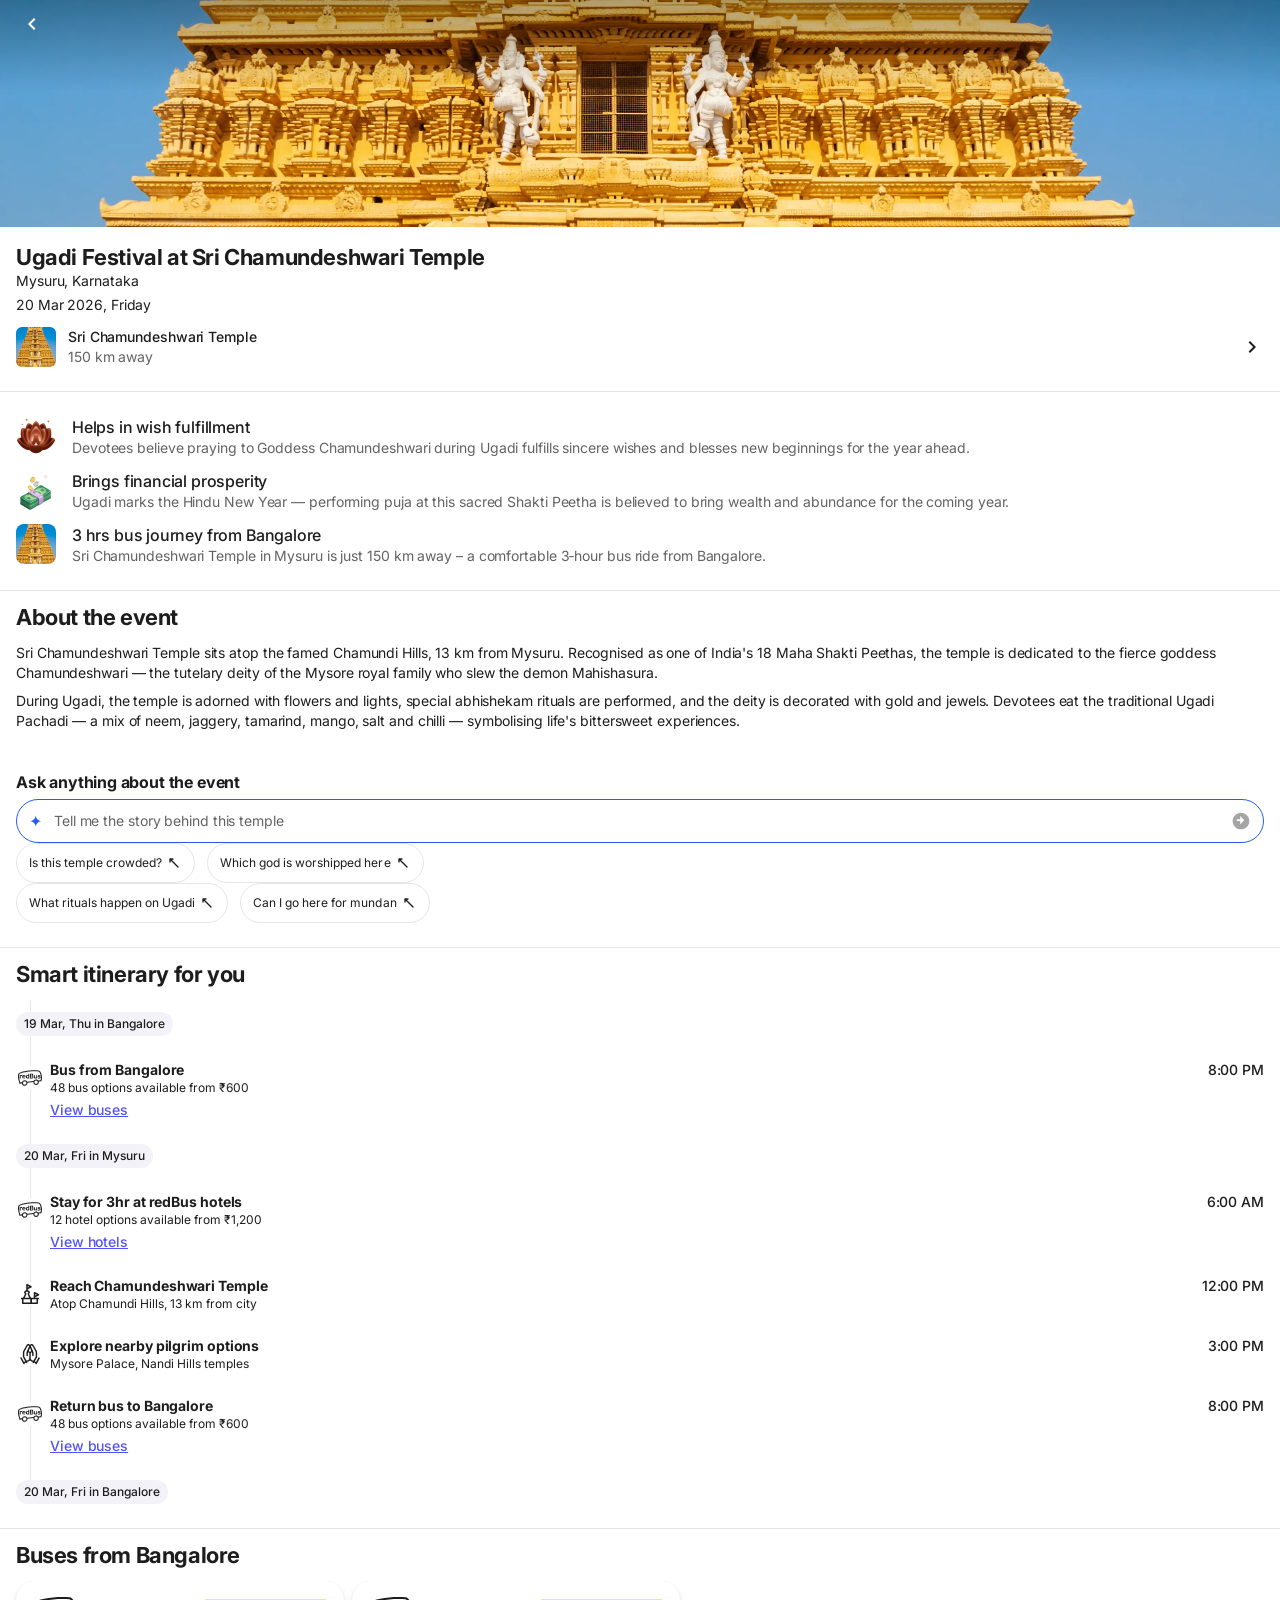
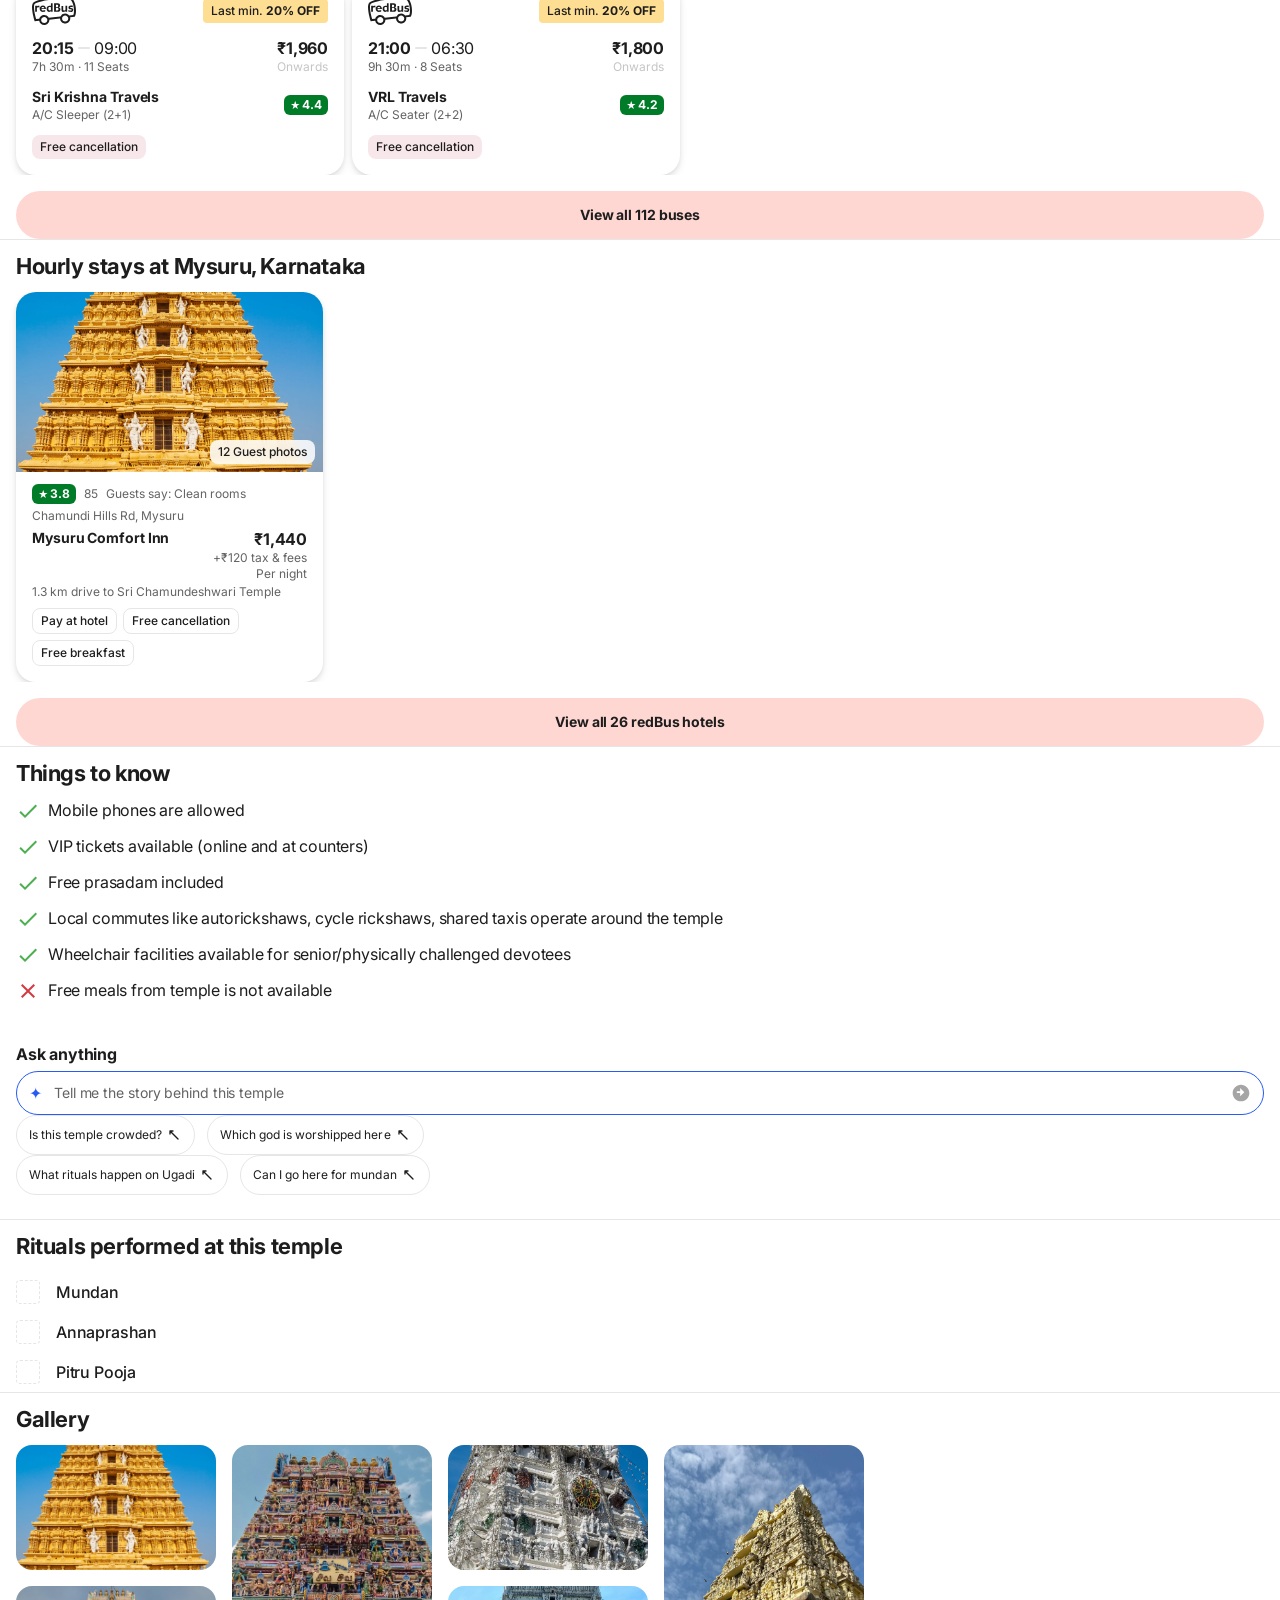
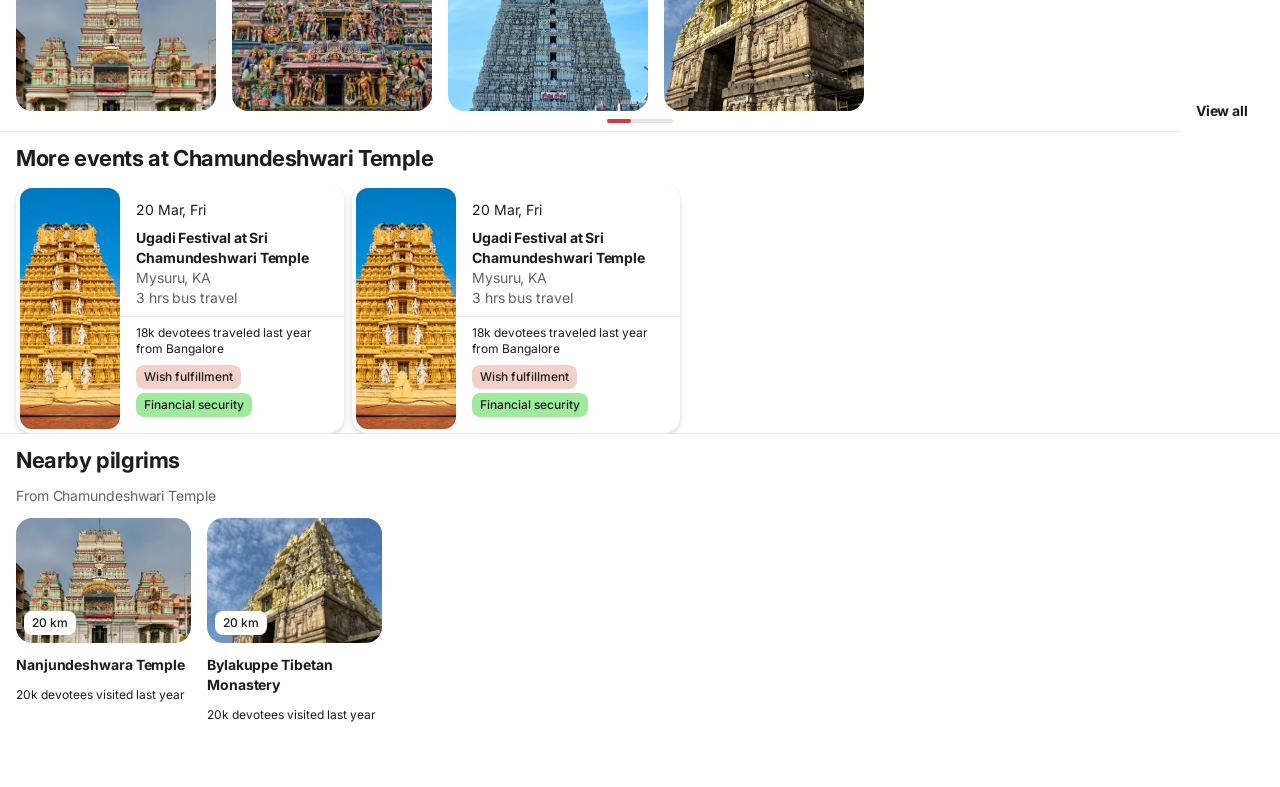
==== event-ugadi.html @ d904bf2f "Pilgrim – event detail page with all sections from Figma Complete implementation of the Pilgrim spir" ====
<!DOCTYPE html>
<html lang="en">
<head>
  <meta charset="UTF-8" />
  <meta name="viewport" content="width=device-width, initial-scale=1.0, viewport-fit=cover" />
  <title>Ugadi Festival at Sri Chamundeshwari Temple</title>
  <link rel="preconnect" href="https://fonts.googleapis.com" />
  <link rel="preconnect" href="https://fonts.gstatic.com" crossorigin />
  <link href="https://fonts.googleapis.com/css2?family=Inter:wght@400;500;700&display=swap" rel="stylesheet" />
  <link rel="stylesheet" href="styles.css" />
  <link rel="stylesheet" href="event-detail.css" />
</head>
<body>
  <div class="phone-frame">

    <!-- 1. Hero image (886:21130) -->
    <div class="ev-hero">
      <img src="Pilgrim images/Chamundeshwari temple Maysuru-optimized.webp" alt="Sri Chamundeshwari Temple" class="ev-hero-img" />
      <div class="ev-hero-gradient"></div>
      <a href="pilgrim.html" class="ev-back" aria-label="Back">
        <svg width="24" height="24" viewBox="0 0 24 24" fill="none"><path d="M15.41 7.41L14 6l-6 6 6 6 1.41-1.41L10.83 12z" fill="#fff"/></svg>
      </a>
    </div>

    <main class="ev-body">

      <!-- 2. Top section (886:21134) – Title meta -->
      <section class="ev-title-meta">
        <div class="ev-title-block">
          <div class="ev-title-name-loc">
            <h1 class="ev-title">Ugadi Festival at Sri Chamundeshwari Temple</h1>
            <p class="ev-location">Mysuru, Karnataka</p>
          </div>
          <p class="ev-date">20 Mar 2026, Friday</p>
        </div>
        <div class="ev-map-row">
          <div class="ev-map-thumb">
            <img src="Pilgrim images/Chamundeshwari temple Maysuru-optimized.webp" alt="" />
          </div>
          <div class="ev-map-text">
            <p class="ev-map-name">Sri Chamundeshwari Temple</p>
            <p class="ev-map-dist">150 km away</p>
          </div>
          <svg class="ev-chevron" width="24" height="24" viewBox="0 0 24 24" fill="none"><path d="M10 6L8.59 7.41 13.17 12l-4.58 4.59L10 18l6-6z" fill="#1d1d1d"/></svg>
        </div>
      </section>

      <hr class="ev-divider" />

      <!-- 3. Purpose list (inside Top – 886:21152) -->
      <section class="ev-purpose-list">
        <div class="ev-purpose-item">
          <img src="Pilgrim icons new/Property 1=Wish fulfillment.png" alt="" class="ev-purpose-icon" />
          <div class="ev-purpose-text">
            <p class="ev-purpose-headline">Helps in wish fulfillment</p>
            <p class="ev-purpose-body">Devotees believe praying to Goddess Chamundeshwari during Ugadi fulfills sincere wishes and blesses new beginnings for the year ahead.</p>
          </div>
        </div>
        <div class="ev-purpose-item">
          <img src="Pilgrim icons new/Property 1=Financial security.png" alt="" class="ev-purpose-icon" />
          <div class="ev-purpose-text">
            <p class="ev-purpose-headline">Brings financial prosperity</p>
            <p class="ev-purpose-body">Ugadi marks the Hindu New Year — performing puja at this sacred Shakti Peetha is believed to bring wealth and abundance for the coming year.</p>
          </div>
        </div>
        <div class="ev-purpose-item">
          <img src="Pilgrim images/Chamundeshwari temple Maysuru-optimized.webp" alt="" class="ev-purpose-icon ev-purpose-icon-round" />
          <div class="ev-purpose-text">
            <p class="ev-purpose-headline">3 hrs bus journey from Bangalore</p>
            <p class="ev-purpose-body">Sri Chamundeshwari Temple in Mysuru is just 150 km away – a comfortable 3‑hour bus ride from Bangalore.</p>
          </div>
        </div>
      </section>

      <hr class="ev-divider" />

      <!-- 4. About the event (886:21185) -->
      <section class="ev-section">
        <h2 class="ev-section-title">About the event</h2>
        <div class="ev-about-text">
          <p>Sri Chamundeshwari Temple sits atop the famed Chamundi Hills, 13 km from Mysuru. Recognised as one of India's 18 Maha Shakti Peethas, the temple is dedicated to the fierce goddess Chamundeshwari — the tutelary deity of the Mysore royal family who slew the demon Mahishasura.</p>
          <p>During Ugadi, the temple is adorned with flowers and lights, special abhishekam rituals are performed, and the deity is decorated with gold and jewels. Devotees eat the traditional Ugadi Pachadi — a mix of neem, jaggery, tamarind, mango, salt and chilli — symbolising life's bittersweet experiences.</p>
        </div>
      </section>

      <!-- 5. Ask anything – Ray section (886:21189) -->
      <section class="ev-section ev-ray">
        <h3 class="ev-ray-title">Ask anything about the event</h3>
        <div class="ev-ai-bar">
          <div class="ev-ai-icon">✦</div>
          <span class="ev-ai-placeholder">Tell me the story behind this temple</span>
          <svg class="ev-ai-arrow" width="20" height="20" viewBox="0 0 24 24" fill="none"><path d="M12 2C6.48 2 2 6.48 2 12s4.48 10 10 10 10-4.48 10-10S17.52 2 12 2zm-1 14v-4H7v-2h4V6l5 5-5 5z" fill="rgba(29,29,29,0.4)"/></svg>
        </div>
        <div class="ev-chips-area">
          <div class="ev-chips-row">
            <span class="ev-chip">Is this temple crowded? <svg width="16" height="16" viewBox="0 0 24 24"><path d="M6 6l12 12M6 6v4.5M6 6h4.5" stroke="#1d1d1d" stroke-width="2" fill="none" stroke-linecap="round"/></svg></span>
            <span class="ev-chip">Which god is worshipped here <svg width="16" height="16" viewBox="0 0 24 24"><path d="M6 6l12 12M6 6v4.5M6 6h4.5" stroke="#1d1d1d" stroke-width="2" fill="none" stroke-linecap="round"/></svg></span>
          </div>
          <div class="ev-chips-row">
            <span class="ev-chip">What rituals happen on Ugadi <svg width="16" height="16" viewBox="0 0 24 24"><path d="M6 6l12 12M6 6v4.5M6 6h4.5" stroke="#1d1d1d" stroke-width="2" fill="none" stroke-linecap="round"/></svg></span>
            <span class="ev-chip">Can I go here for mundan <svg width="16" height="16" viewBox="0 0 24 24"><path d="M6 6l12 12M6 6v4.5M6 6h4.5" stroke="#1d1d1d" stroke-width="2" fill="none" stroke-linecap="round"/></svg></span>
          </div>
        </div>
      </section>

      <hr class="ev-divider" />

      <!-- 6. Smart itinerary (886:21217) -->
      <section class="ev-section">
        <h2 class="ev-section-title">Smart itinerary for you</h2>
        <div class="ev-itinerary">

          <div class="ev-itin-tag">
            <div class="ev-itin-line-short"></div>
            <span class="ev-itin-tag-label">19 Mar, Thu in Bangalore</span>
            <div class="ev-itin-line-short"></div>
          </div>

          <div class="ev-itin-step">
            <div class="ev-itin-rail">
              <div class="ev-itin-line"></div>
              <img src="Logo=redBus.svg" alt="" class="ev-itin-icon" />
              <div class="ev-itin-line ev-itin-line-grow"></div>
            </div>
            <div class="ev-itin-content">
              <div class="ev-itin-row">
                <div class="ev-itin-detail">
                  <p class="ev-itin-bold">Bus from Bangalore</p>
                  <p class="ev-itin-sub">48 bus options available from ₹600</p>
                </div>
                <span class="ev-itin-time">8:00 PM</span>
              </div>
              <a href="#" class="ev-itin-cta">View buses</a>
            </div>
          </div>

          <div class="ev-itin-tag">
            <div class="ev-itin-line-short"></div>
            <span class="ev-itin-tag-label">20 Mar, Fri in Mysuru</span>
            <div class="ev-itin-line-short"></div>
          </div>

          <div class="ev-itin-step">
            <div class="ev-itin-rail">
              <div class="ev-itin-line"></div>
              <img src="Logo=redBus.svg" alt="" class="ev-itin-icon" />
              <div class="ev-itin-line ev-itin-line-grow"></div>
            </div>
            <div class="ev-itin-content">
              <div class="ev-itin-row">
                <div class="ev-itin-detail">
                  <p class="ev-itin-bold">Stay for 3hr at redBus hotels</p>
                  <p class="ev-itin-sub">12 hotel options available from ₹1,200</p>
                </div>
                <span class="ev-itin-time">6:00 AM</span>
              </div>
              <a href="#" class="ev-itin-cta">View hotels</a>
            </div>
          </div>

          <div class="ev-itin-step">
            <div class="ev-itin-rail">
              <div class="ev-itin-line"></div>
              <img src="temple.svg" alt="" class="ev-itin-icon" />
              <div class="ev-itin-line ev-itin-line-grow"></div>
            </div>
            <div class="ev-itin-content">
              <div class="ev-itin-row">
                <div class="ev-itin-detail">
                  <p class="ev-itin-bold">Reach Chamundeshwari Temple</p>
                  <p class="ev-itin-sub">Atop Chamundi Hills, 13 km from city</p>
                </div>
                <span class="ev-itin-time">12:00 PM</span>
              </div>
            </div>
          </div>

          <div class="ev-itin-step">
            <div class="ev-itin-rail">
              <div class="ev-itin-line"></div>
              <img src="darshan.svg" alt="" class="ev-itin-icon" />
              <div class="ev-itin-line ev-itin-line-grow"></div>
            </div>
            <div class="ev-itin-content">
              <div class="ev-itin-row">
                <div class="ev-itin-detail">
                  <p class="ev-itin-bold">Explore nearby pilgrim options</p>
                  <p class="ev-itin-sub">Mysore Palace, Nandi Hills temples</p>
                </div>
                <span class="ev-itin-time">3:00 PM</span>
              </div>
            </div>
          </div>

          <div class="ev-itin-step">
            <div class="ev-itin-rail">
              <div class="ev-itin-line"></div>
              <img src="Logo=redBus.svg" alt="" class="ev-itin-icon" />
              <div class="ev-itin-line ev-itin-line-grow"></div>
            </div>
            <div class="ev-itin-content">
              <div class="ev-itin-row">
                <div class="ev-itin-detail">
                  <p class="ev-itin-bold">Return bus to Bangalore</p>
                  <p class="ev-itin-sub">48 bus options available from ₹600</p>
                </div>
                <span class="ev-itin-time">8:00 PM</span>
              </div>
              <a href="#" class="ev-itin-cta">View buses</a>
            </div>
          </div>

          <div class="ev-itin-tag">
            <div class="ev-itin-line-short"></div>
            <span class="ev-itin-tag-label">20 Mar, Fri in Bangalore</span>
          </div>

        </div>
      </section>

      <hr class="ev-divider" />

      <!-- 7. Buses from Bangalore (990:16834) -->
      <section class="ev-section">
        <h2 class="ev-section-title">Buses from Bangalore</h2>
        <div class="ev-bus-carousel">
          <div class="ev-bus-card">
            <div class="ev-bus-top">
              <img src="Logo=redBus.svg" alt="Primo" class="ev-bus-logo" />
              <span class="ev-bus-deal">Last min. <b>20% OFF</b></span>
            </div>
            <div class="ev-bus-schedule">
              <div class="ev-bus-left">
                <div class="ev-bus-times"><span class="ev-bus-time-bold">20:15</span> <span class="ev-bus-sep"></span> <span>09:00</span></div>
                <p class="ev-bus-meta">7h 30m · 11 Seats</p>
              </div>
              <div class="ev-bus-price-block">
                <p class="ev-bus-price">₹1,960</p>
                <p class="ev-bus-onwards">Onwards</p>
              </div>
            </div>
            <div class="ev-bus-operator">
              <div>
                <p class="ev-bus-op-name">Sri Krishna Travels</p>
                <p class="ev-bus-op-type">A/C Sleeper (2+1)</p>
              </div>
              <div class="ev-bus-rating"><span>★</span> 4.4</div>
            </div>
            <div class="ev-bus-tags"><span class="ev-bus-tag">Free cancellation</span></div>
          </div>
          <div class="ev-bus-card">
            <div class="ev-bus-top">
              <img src="Logo=redBus.svg" alt="Primo" class="ev-bus-logo" />
              <span class="ev-bus-deal">Last min. <b>20% OFF</b></span>
            </div>
            <div class="ev-bus-schedule">
              <div class="ev-bus-left">
                <div class="ev-bus-times"><span class="ev-bus-time-bold">21:00</span> <span class="ev-bus-sep"></span> <span>06:30</span></div>
                <p class="ev-bus-meta">9h 30m · 8 Seats</p>
              </div>
              <div class="ev-bus-price-block">
                <p class="ev-bus-price">₹1,800</p>
                <p class="ev-bus-onwards">Onwards</p>
              </div>
            </div>
            <div class="ev-bus-operator">
              <div>
                <p class="ev-bus-op-name">VRL Travels</p>
                <p class="ev-bus-op-type">A/C Seater (2+2)</p>
              </div>
              <div class="ev-bus-rating"><span>★</span> 4.2</div>
            </div>
            <div class="ev-bus-tags"><span class="ev-bus-tag">Free cancellation</span></div>
          </div>
        </div>
        <div class="ev-cta-wrap">
          <button class="ev-cta-btn ev-cta-secondary">View all 112 buses</button>
        </div>
      </section>

      <hr class="ev-divider" />

      <!-- 8. Hotels (991:19123) -->
      <section class="ev-section">
        <h2 class="ev-section-title">Hourly stays at Mysuru, Karnataka</h2>
        <div class="ev-hotel-carousel">
          <div class="ev-hotel-card">
            <div class="ev-hotel-img-wrap">
              <img src="Pilgrim images/Chamundeshwari temple Maysuru-optimized.webp" alt="" class="ev-hotel-img" />
              <span class="ev-hotel-photos">12 Guest photos</span>
            </div>
            <div class="ev-hotel-rating-row">
              <div class="ev-bus-rating"><span>★</span> 3.8</div>
              <span class="ev-hotel-reviews">85</span>
              <span class="ev-hotel-verdict">Guests say: Clean rooms</span>
            </div>
            <p class="ev-hotel-area">Chamundi Hills Rd, Mysuru</p>
            <div class="ev-hotel-price-row">
              <p class="ev-hotel-name">Mysuru Comfort Inn</p>
              <div class="ev-hotel-price">
                <p class="ev-hotel-amount">₹1,440</p>
                <p class="ev-hotel-tax">+₹120 tax &amp; fees<br />Per night</p>
              </div>
            </div>
            <p class="ev-hotel-dist">1.3 km drive to Sri Chamundeshwari Temple</p>
            <div class="ev-hotel-tags">
              <span class="ev-hotel-tag">Pay at hotel</span>
              <span class="ev-hotel-tag">Free cancellation</span>
              <span class="ev-hotel-tag">Free breakfast</span>
            </div>
          </div>
        </div>
        <div class="ev-cta-wrap">
          <button class="ev-cta-btn ev-cta-secondary">View all 26 redBus hotels</button>
        </div>
      </section>

      <hr class="ev-divider" />

      <!-- 9. Things to know (886:21333) -->
      <section class="ev-section">
        <h2 class="ev-section-title">Things to know</h2>
        <div class="ev-rules">
          <div class="ev-rule">
            <svg class="ev-rule-icon" width="24" height="24" viewBox="0 0 24 24"><path d="M9 16.17L4.83 12l-1.42 1.41L9 19 21 7l-1.41-1.41z" fill="#4caf50"/></svg>
            <span>Mobile phones are allowed</span>
          </div>
          <div class="ev-rule">
            <svg class="ev-rule-icon" width="24" height="24" viewBox="0 0 24 24"><path d="M9 16.17L4.83 12l-1.42 1.41L9 19 21 7l-1.41-1.41z" fill="#4caf50"/></svg>
            <span>VIP tickets available (online and at counters)</span>
          </div>
          <div class="ev-rule">
            <svg class="ev-rule-icon" width="24" height="24" viewBox="0 0 24 24"><path d="M9 16.17L4.83 12l-1.42 1.41L9 19 21 7l-1.41-1.41z" fill="#4caf50"/></svg>
            <span>Free prasadam included</span>
          </div>
          <div class="ev-rule">
            <svg class="ev-rule-icon" width="24" height="24" viewBox="0 0 24 24"><path d="M9 16.17L4.83 12l-1.42 1.41L9 19 21 7l-1.41-1.41z" fill="#4caf50"/></svg>
            <span>Local commutes like autorickshaws, cycle rickshaws, shared taxis operate around the temple</span>
          </div>
          <div class="ev-rule">
            <svg class="ev-rule-icon" width="24" height="24" viewBox="0 0 24 24"><path d="M9 16.17L4.83 12l-1.42 1.41L9 19 21 7l-1.41-1.41z" fill="#4caf50"/></svg>
            <span>Wheelchair facilities available for senior/physically challenged devotees</span>
          </div>
          <div class="ev-rule">
            <svg class="ev-rule-icon" width="24" height="24" viewBox="0 0 24 24"><path d="M19 6.41L17.59 5 12 10.59 6.41 5 5 6.41 10.59 12 5 17.59 6.41 19 12 13.41 17.59 19 19 17.59 13.41 12z" fill="#d63941"/></svg>
            <span>Free meals from temple is not available</span>
          </div>
        </div>

        <!-- Ask anything (933:7131) nested inside TTN -->
        <div class="ev-ray ev-ray-nested">
          <h3 class="ev-ray-title">Ask anything</h3>
          <div class="ev-ai-bar">
            <div class="ev-ai-icon">✦</div>
            <span class="ev-ai-placeholder">Tell me the story behind this temple</span>
            <svg class="ev-ai-arrow" width="20" height="20" viewBox="0 0 24 24" fill="none"><path d="M12 2C6.48 2 2 6.48 2 12s4.48 10 10 10 10-4.48 10-10S17.52 2 12 2zm-1 14v-4H7v-2h4V6l5 5-5 5z" fill="rgba(29,29,29,0.4)"/></svg>
          </div>
          <div class="ev-chips-area">
            <div class="ev-chips-row">
              <span class="ev-chip">Is this temple crowded? <svg width="16" height="16" viewBox="0 0 24 24"><path d="M6 6l12 12M6 6v4.5M6 6h4.5" stroke="#1d1d1d" stroke-width="2" fill="none" stroke-linecap="round"/></svg></span>
              <span class="ev-chip">Which god is worshipped here <svg width="16" height="16" viewBox="0 0 24 24"><path d="M6 6l12 12M6 6v4.5M6 6h4.5" stroke="#1d1d1d" stroke-width="2" fill="none" stroke-linecap="round"/></svg></span>
            </div>
            <div class="ev-chips-row">
              <span class="ev-chip">What rituals happen on Ugadi <svg width="16" height="16" viewBox="0 0 24 24"><path d="M6 6l12 12M6 6v4.5M6 6h4.5" stroke="#1d1d1d" stroke-width="2" fill="none" stroke-linecap="round"/></svg></span>
              <span class="ev-chip">Can I go here for mundan <svg width="16" height="16" viewBox="0 0 24 24"><path d="M6 6l12 12M6 6v4.5M6 6h4.5" stroke="#1d1d1d" stroke-width="2" fill="none" stroke-linecap="round"/></svg></span>
            </div>
          </div>
        </div>
      </section>

      <hr class="ev-divider" />

      <!-- 10. Rituals performed (886:21355) -->
      <section class="ev-section">
        <h2 class="ev-section-title">Rituals performed at this temple</h2>
        <div class="ev-ritual-list">
          <div class="ev-ritual-item">
            <div class="ev-ritual-icon-wrap"></div>
            <span class="ev-ritual-name">Mundan</span>
          </div>
          <div class="ev-ritual-item">
            <div class="ev-ritual-icon-wrap"></div>
            <span class="ev-ritual-name">Annaprashan</span>
          </div>
          <div class="ev-ritual-item">
            <div class="ev-ritual-icon-wrap"></div>
            <span class="ev-ritual-name">Pitru Pooja</span>
          </div>
        </div>
      </section>

      <hr class="ev-divider" />

      <!-- 11. Gallery (886:21362) -->
      <section class="ev-section">
        <h2 class="ev-section-title">Gallery</h2>
        <div class="ev-gallery">
          <div class="ev-gallery-col">
            <div class="ev-gallery-img ev-gallery-landscape"><img src="Pilgrim images/Chamundeshwari temple Maysuru-optimized.webp" alt="" /></div>
            <div class="ev-gallery-img ev-gallery-landscape"><img src="Pilgrim images/Dharmaraya Swamy Temple Bangalore-optimized.webp" alt="" /></div>
          </div>
          <div class="ev-gallery-img ev-gallery-portrait"><img src="Pilgrim images/Kapaleeshwarar Temple Chennai-optimized.webp" alt="" /></div>
          <div class="ev-gallery-col">
            <div class="ev-gallery-img ev-gallery-landscape"><img src="Pilgrim images/Brahmotsavam at Tirumala Venkateswara Temple-optimized.webp" alt="" /></div>
            <div class="ev-gallery-img ev-gallery-landscape"><img src="Pilgrim images/Aadi Krithigai at Arunachaleswarar Temple-optimized.webp" alt="" /></div>
          </div>
          <div class="ev-gallery-img ev-gallery-portrait"><img src="Pilgrim images/Chennakeshava Temple Belur-optimized.webp" alt="" /></div>
        </div>
        <div class="ev-gallery-indicator">
          <div class="ev-gallery-track"><div class="ev-gallery-puck"></div></div>
        </div>
        <button class="ev-gallery-viewall">View all</button>
      </section>

      <hr class="ev-divider" />

      <!-- 12. More events (886:21380) -->
      <section class="ev-section">
        <h2 class="ev-section-title">More events at Chamundeshwari Temple</h2>
        <div class="ev-more-carousel">
          <div class="ev-more-card">
            <div class="ev-more-card-img">
              <img src="Pilgrim images/Chamundeshwari temple Maysuru-optimized.webp" alt="" />
            </div>
            <div class="ev-more-card-meta">
              <p class="ev-more-card-date">20 Mar, Fri</p>
              <div class="ev-more-card-info">
                <p class="ev-more-card-name">Ugadi Festival at Sri Chamundeshwari Temple</p>
                <p class="ev-more-card-loc">Mysuru, KA</p>
                <p class="ev-more-card-loc">3 hrs bus travel</p>
              </div>
              <hr class="ev-divider" />
              <p class="ev-more-card-msg">18k devotees traveled last year from Bangalore</p>
              <div class="ev-more-card-tags">
                <span class="ev-more-tag ev-more-tag-wish">Wish fulfillment</span>
                <span class="ev-more-tag ev-more-tag-finance">Financial security</span>
              </div>
            </div>
          </div>
          <div class="ev-more-card">
            <div class="ev-more-card-img">
              <img src="Pilgrim images/Chamundeshwari temple Maysuru-optimized.webp" alt="" />
            </div>
            <div class="ev-more-card-meta">
              <p class="ev-more-card-date">20 Mar, Fri</p>
              <div class="ev-more-card-info">
                <p class="ev-more-card-name">Ugadi Festival at Sri Chamundeshwari Temple</p>
                <p class="ev-more-card-loc">Mysuru, KA</p>
                <p class="ev-more-card-loc">3 hrs bus travel</p>
              </div>
              <hr class="ev-divider" />
              <p class="ev-more-card-msg">18k devotees traveled last year from Bangalore</p>
              <div class="ev-more-card-tags">
                <span class="ev-more-tag ev-more-tag-wish">Wish fulfillment</span>
                <span class="ev-more-tag ev-more-tag-finance">Financial security</span>
              </div>
            </div>
          </div>
        </div>
      </section>

      <hr class="ev-divider" />

      <!-- 13. Nearby pilgrims (886:21386) -->
      <section class="ev-section ev-section-last">
        <h2 class="ev-section-title">Nearby pilgrims</h2>
        <p class="ev-section-subtitle">From Chamundeshwari Temple</p>
        <div class="ev-nearby-carousel">
          <div class="ev-nearby-card">
            <div class="ev-nearby-img">
              <img src="Pilgrim images/Dharmaraya Swamy Temple Bangalore-optimized.webp" alt="" />
              <span class="ev-nearby-dist">20 km</span>
            </div>
            <p class="ev-nearby-name">Nanjundeshwara Temple</p>
            <p class="ev-nearby-stat">20k devotees visited last year</p>
          </div>
          <div class="ev-nearby-card">
            <div class="ev-nearby-img">
              <img src="Pilgrim images/Chennakeshava Temple Belur-optimized.webp" alt="" />
              <span class="ev-nearby-dist">20 km</span>
            </div>
            <p class="ev-nearby-name">Bylakuppe Tibetan Monastery</p>
            <p class="ev-nearby-stat">20k devotees visited last year</p>
          </div>
        </div>
      </section>

    </main>

  </div>
</body>
</html>
---- styles.css ----
/* Pilgrim – pixel-perfect (Figma 360×800), local assets, scales on all devices */
:root {
  --primary: #d63941;
  --primary-container: #ffdad6;
  --brand-secondary: #ffd7d2;
  --success-secondary: #c1f1c4;
  --text-primary: #1d1d1d;
  --text-secondary: rgba(29, 29, 29, 0.69);
  --text-inverse: #fdfdfd;
  --icon-brand: #d63941;
  --fill-component: #fff;
  --fill-component-inverse: #303030;
  --fill-disabled: #e6e6e6;
  --stroke-weaker: #e6e6e6;
  --stroke-strong: #4b4b4b;
  --border-subtle: #b0b0b0;
  --text-interactive: #5258e4;
  /* RTC / Entry points (Figma) */
  --fill-brand-tertiary: #fde6e5;
  --fill-success-tertiary: #e2eee3;
  --fill-success-primary: #007b28;
  --fill-info-tertiary: #e4ecfd;
  --background-sunken: #f2f2f8;
  /* Figma spacing (px) */
  --space-4: 4px;
  --space-6: 6px;
  --space-8: 8px;
  --space-12: 12px;
  --space-16: 16px;
  --space-24: 24px;
  --radius-8: 8px;
  --radius-12: 12px;
  --radius-16: 16px;
  --radius-20: 20px;
  --radius-pill: 999px;
  --magenta: #c82169;
  --shadow-1: 0 2px 4px rgba(0,0,0,0.04), 0 1px 2px rgba(0,0,0,0.08);
  --shadow-2: 0 4px 8px rgba(0,0,0,0.08), 0 2px 4px rgba(0,0,0,0.08);
  --font-family: 'Inter', -apple-system, BlinkMacSystemFont, sans-serif;
  /* Figma: 3-value gradient – (1) grey top, (2) grey→white till search CTA ~490px, (3) post white */
  --page-gradient: linear-gradient(180deg, #E6E6E6 0%, #FFFFFF 61%, #FFFFFF 100%);
  /* Pixel-perfect at 360px; scale with viewport for larger devices (e.g. 16px at 360 = 4.444vw) */
  --u4: clamp(3px, 1.11vw, 6px);
  --u6: clamp(5px, 1.67vw, 9px);
  --u8: clamp(6px, 2.22vw, 12px);
  --u10: clamp(8px, 2.78vw, 14px);
  --u12: clamp(10px, 3.33vw, 16px);
  --u14: clamp(12px, 3.89vw, 18px);
  --u16: clamp(14px, 4.44vw, 20px);
  --u18: clamp(15px, 5vw, 22px);
  --u20: clamp(16px, 5.56vw, 24px);
  --u22: clamp(18px, 6.11vw, 26px);
  --u24: clamp(20px, 6.67vw, 28px);
  --u28: clamp(22px, 7.78vw, 32px);
  --u32: clamp(26px, 8.89vw, 38px);
  --u36: clamp(30px, 10vw, 44px);
  --u40: clamp(34px, 11.11vw, 48px);
  --u42: clamp(36px, 11.67vw, 50px);
  --u48: clamp(40px, 13.33vw, 56px);
  --u52: clamp(44px, 14.44vw, 60px);
  --u56: clamp(48px, 15.56vw, 64px);
  --u60: clamp(52px, 16.67vw, 68px);
  --u72: clamp(60px, 20vw, 84px);
  --u92: clamp(76px, 25.56vw, 108px);
  --u140: clamp(120px, 38.89vw, 160px);
  --u200: clamp(170px, 55.56vw, 230px);
  --u296: clamp(260px, 82.22vw, 340px);
}

* {
  box-sizing: border-box;
  margin: 0;
  padding: 0;
}

html {
  -webkit-text-size-adjust: 100%;
  -webkit-tap-highlight-color: transparent;
}

/* Figma: page background – subtle vertical gradient (lighter top → slightly darker bottom) */
body {
  font-family: var(--font-family);
  color: var(--text-primary);
  background: var(--page-gradient);
  background-attachment: fixed;
  min-height: 100vh;
  min-height: 100dvh;
  display: flex;
  justify-content: center;
  align-items: flex-start;
  padding: env(safe-area-inset-top) env(safe-area-inset-right) env(safe-area-inset-bottom) env(safe-area-inset-left);
}

/* Frame: transparent so body gradient shows through (single gradient for whole screen) */
.phone-frame {
  width: 100%;
  min-height: 100vh;
  min-height: 100dvh;
  background: transparent;
  position: relative;
  margin: 0 auto;
  box-shadow: 0 0 0 1px var(--stroke-weaker);
  display: flex;
  flex-direction: column;
}

/* Header – no fixed height; transparent so body gradient shows through */
.header {
  padding: 0 16px;
  padding-top: max(16px, env(safe-area-inset-top));
  padding-bottom: 0;
  background: transparent;
  flex-shrink: 0;
}

/* Section 1: Header – Figma pixel-perfect */
.header-row {
  display: flex;
  align-items: center;
  justify-content: space-between;
  min-height: 48px;
  padding: 0;
}

.lang-btn {
  display: inline-flex;
  align-items: center;
  gap: 4px;
  height: 26px;
  padding: 0 8px;
  background: linear-gradient(to right, var(--primary), var(--magenta));
  color: var(--text-inverse);
  border: none;
  border-radius: var(--radius-pill);
  font: 400 12px/16px var(--font-family);
  letter-spacing: 0.01em;
  cursor: pointer;
}

.lang-btn-icon,
.lang-btn-text {
  flex-shrink: 0;
}

.lang-btn img {
  display: block;
}

.header-actions {
  display: flex;
  align-items: center;
  gap: 6px;
}

.profile-pill {
  display: flex;
  align-items: center;
  justify-content: center;
  width: 36px;
  height: 26px;
  padding: 0 8px;
  background: var(--fill-component);
  border: 1px solid var(--stroke-weaker);
  border-radius: var(--radius-pill);
  box-shadow: var(--shadow-1);
  cursor: pointer;
}

.profile-pill img {
  display: block;
  width: 16px;
  height: 16px;
}

/* Section 2: LoBs – Figma: white cards, 72px height, radius 12, gap 8, label 14px Medium */
.lobs {
  display: flex;
  align-items: stretch;
  gap: 8px;
  margin-top: 0;
  overflow-x: auto;
  overflow-y: hidden;
  -webkit-overflow-scrolling: touch;
  scrollbar-width: none;
  padding: 0 0 20px;
}

.lobs::-webkit-scrollbar {
  display: none;
}

.lob-item {
  flex: 1 1 0;
  min-width: 72px;
  height: 72px;
  display: flex;
  flex-direction: column;
  align-items: center;
  justify-content: center;
  padding: 0;
  background: var(--fill-component);
  border-radius: var(--radius-12);
  box-shadow: var(--shadow-1);
  text-decoration: none;
  color: var(--text-primary);
  position: relative;
  overflow: hidden;
}

.lob-item:last-child {
  flex: 0 0 77.5px;
}

.lob-icon-wrap {
  width: 44px;
  height: 32px;
  margin-bottom: 0;
  display: flex;
  align-items: center;
  justify-content: center;
  flex-shrink: 0;
}

.lob-item:first-child .lob-icon-wrap {
  width: 42px;
}

.lob-img {
  max-width: 100%;
  max-height: 100%;
  object-fit: contain;
}

.lob-img-hotel {
  width: 32px;
  height: 32px;
}

.lob-badge {
  position: absolute;
  top: 3px;
  left: 50%;
  transform: translateX(-50%);
  padding: 2px;
  background: var(--fill-component);
  border-radius: var(--radius-pill);
  white-space: nowrap;
}

.lob-badge-inner {
  display: block;
  padding: 0 4px;
  background: var(--success-secondary);
  border-radius: var(--radius-pill);
  font: 700 11px/14px var(--font-family);
  letter-spacing: 0.05px;
  color: var(--text-primary);
}

.lob-label {
  font: 500 14px/20px var(--font-family);
  letter-spacing: -0.09px;
  margin-top: 0;
}

/* Main – grows with content; transparent so body gradient shows through */
.main {
  flex: 1 1 auto;
  padding: 0 16px;
  padding-bottom: calc(60px + env(safe-area-inset-bottom) + 24px);
  background: transparent;
}

.section-title {
  font: 700 16px/22px var(--font-family);
  letter-spacing: -0.18px;
  color: var(--text-primary);
  margin-bottom: 8px;
}

/* Section 3: Search widget – Figma 886:21824 pixel-perfect (328px content, 8/12 gaps, 52/56 rows) */
.search-widget {
  width: 100%;
  padding-bottom: 24px;
  box-sizing: border-box;
}

.search-widget .section-title {
  width: 100%;
  margin: 0 0 8px;
  font: 700 16px/22px var(--font-family);
  letter-spacing: -0.18px;
  color: var(--text-primary);
}

.search-card {
  width: 100%;
  background: var(--success-secondary);
  border-radius: 20px;
  overflow: visible;
  margin-bottom: 12px;
  position: relative;
}

.usp-banner {
  height: 24px;
  display: flex;
  align-items: center;
  justify-content: center;
  font: 400 12px/16px var(--font-family);
  color: var(--text-primary);
  letter-spacing: 0.01em;
  border-radius: 20px 20px 0 0;
}

.search-fields {
  background: var(--fill-component);
  border: 1px solid var(--stroke-weaker);
  border-radius: 20px;
  box-shadow: var(--shadow-1);
  overflow: hidden;
  position: relative;
  width: 100%;
}

.search-row {
  display: flex;
  align-items: center;
  gap: 16px;
  height: 52px;
  min-height: 52px;
  padding: 16px 24px 16px 16px;
  position: relative;
  box-sizing: border-box;
}

/* Date row: date on one line, buttons extend right; horizontal scroll so user can scroll to see Tomorrow */
.search-row-date {
  height: 56px;
  min-height: 56px;
  padding: 8px 16px 8px 16px;
  position: relative;
  align-items: center;
  gap: 16px;
  overflow-x: auto;
  overflow-y: hidden;
  -webkit-overflow-scrolling: touch;
  scrollbar-width: none;
}

.search-row-date::-webkit-scrollbar {
  display: none;
}

.search-row-date .row-icon,
.search-row-date .row-labels,
.search-row-date .date-btns {
  flex-shrink: 0;
}

.search-row-date .row-labels {
  flex: 0 0 auto;
  min-width: 92px;
}

.search-row-date .label-small,
.search-row-date .label-value {
  white-space: nowrap;
}

.search-row-date::after {
  content: "";
  position: absolute;
  top: 0;
  right: 0;
  width: 24px;
  height: 56px;
  background: linear-gradient(to right, rgba(255,255,255,0) 0%, rgba(255,255,255,0.6) 50%, #fff 100%);
  pointer-events: none;
}

.search-row-woman {
  height: 52px;
  min-height: 52px;
  padding: 12px 12px 12px 16px;
  background: var(--fill-component);
  box-shadow: var(--shadow-1);
  gap: 16px;
}

.row-icon {
  flex-shrink: 0;
  width: 24px;
  height: 24px;
  display: flex;
  align-items: center;
  justify-content: center;
}

.row-icon img {
  display: block;
  width: 24px;
  height: 24px;
}

.row-labels {
  display: flex;
  flex-direction: column;
  gap: 0;
  flex: 1;
  min-width: 0;
}

.label-small {
  font: 400 12px/16px var(--font-family);
  color: var(--text-secondary);
  letter-spacing: 0.01em;
}

.label-value {
  font: 700 16px/22px var(--font-family);
  letter-spacing: -0.18px;
  color: var(--text-primary);
}

.divider {
  height: 1px;
  min-height: 1px;
  background: var(--stroke-weaker);
  margin: 0;
  flex-shrink: 0;
}

/* Swap (From/To): Figma 886:21857 – top 26px, anchored right so it stays right when screen grows */
.swap-btn {
  position: absolute;
  right: 11px;
  top: 26px;
  width: 48px;
  height: 48px;
  border-radius: var(--radius-pill);
  background: var(--fill-component-inverse);
  border: none;
  display: flex;
  align-items: center;
  justify-content: center;
  box-shadow: var(--shadow-2);
  cursor: pointer;
  flex-shrink: 0;
}

.swap-btn img {
  width: 24px;
  height: 24px;
  filter: brightness(0) invert(1);
}

.date-btns {
  display: flex;
  gap: 6px;
  margin-left: auto;
  align-items: center;
  min-width: 168px;
  width: max-content;
  flex-shrink: 0;
  padding-right: 16px;
  box-sizing: content-box;
}

/* Date pills: Figma 886:21849 (Today) & 886:21854 (Tomorrow) both use fill/brand/secondary #ffd7d2 */
.pill-btn {
  height: 48px;
  min-height: 48px;
  padding: 4px 12px;
  border-radius: var(--radius-pill);
  border: none;
  background: var(--brand-secondary);
  font: 700 14px/20px var(--font-family);
  letter-spacing: -0.09px;
  color: var(--text-primary);
  cursor: pointer;
  box-sizing: border-box;
  flex-shrink: 0;
  white-space: nowrap;
}

.pill-btn:first-child {
  min-width: 74px;
}

.pill-btn:last-child {
  min-width: 86px;
}

.pill-btn:last-child {
  width: 117px;
  min-width: 117px;
  padding-left: 16px;
  padding-right: 16px;
}

.pill-btn-selected {
  background: var(--brand-secondary);
}

.woman-label {
  flex: 1;
  font: 500 16px/22px var(--font-family);
  letter-spacing: -0.18px;
  color: var(--text-primary);
}

.toggle {
  width: 52px;
  height: 32px;
  padding: 4px 8px;
  border-radius: var(--radius-pill);
  background: var(--fill-disabled);
  border: 2px solid var(--stroke-strong);
  cursor: pointer;
  display: flex;
  align-items: center;
  flex-shrink: 0;
  margin-left: auto;
}

.toggle[aria-checked="true"] {
  background: var(--primary);
  border-color: var(--primary);
  justify-content: flex-end;
}

.toggle[aria-checked="true"] .toggle-puck {
  background: var(--text-inverse);
}

.toggle-puck {
  width: 16px;
  height: 16px;
  border-radius: var(--radius-pill);
  background: #4b4b4b;
  transition: transform 0.2s ease, background 0.2s ease;
}

.btn-search {
  width: 100%;
  height: 48px;
  padding: 0 20px;
  border-radius: var(--radius-pill);
  background: var(--primary);
  color: var(--text-inverse);
  border: none;
  display: flex;
  align-items: center;
  justify-content: center;
  gap: 4px;
  font: 700 16px/22px var(--font-family);
  letter-spacing: -0.18px;
  cursor: pointer;
  box-sizing: border-box;
}

.btn-search-icon {
  width: 24px;
  height: 24px;
  flex-shrink: 0;
  filter: brightness(0) invert(1);
}

/* Section 4: Offers – Figma 886:21870 pixel-perfect */
/* Offers section – Figma 886:21870 */
.offers {
  padding-top: 0;
  padding-bottom: 24px;
}

.offers-header {
  display: flex;
  align-items: center;
  justify-content: space-between;
  gap: 8px;
  min-height: 64px;
  padding: 12px 0 12px 0;
  margin-bottom: 0;
}

.offers-title {
  font: 700 22px/28px var(--font-family);
  letter-spacing: -0.4px;
  color: var(--text-primary);
  margin: 0;
}

.link-view-more {
  font: 700 14px/20px var(--font-family);
  color: var(--text-interactive);
  text-decoration: underline;
  text-decoration-skip-ink: none;
  letter-spacing: 0;
  flex-shrink: 0;
  padding: 0 16px;
  min-height: 40px;
  display: inline-flex;
  align-items: center;
}

/* Android Chips 886:21880 – gap 12px, chip py 8px, min-w 48px, content px 4px py 6px */
.chips {
  display: flex;
  gap: 12px;
  align-items: center;
  min-height: 48px;
  padding: 8px 0;
  overflow-x: auto;
  -webkit-overflow-scrolling: touch;
  scrollbar-width: none;
  margin-bottom: 0;
}

.chips::-webkit-scrollbar {
  display: none;
}

.chip {
  flex-shrink: 0;
  padding: 6px 4px;
  min-height: 32px;
  min-width: 48px;
  border-radius: var(--radius-8);
  border: 1px solid var(--border-subtle);
  background: var(--fill-component);
  font: 500 14px/20px var(--font-family);
  color: var(--text-primary);
  cursor: pointer;
  letter-spacing: -0.084px;
  display: inline-flex;
  align-items: center;
  justify-content: center;
}

.chip-selected {
  background: var(--primary-container);
  border-color: transparent;
  font-weight: 700;
}

/* 886:21882 – carousel row pt 8px, px 16px, gap 12px */
.carousel-wrap {
  overflow: visible;
  margin-bottom: 0;
  margin-left: -16px;
  margin-right: -16px;
  padding-top: 8px;
}

.carousel {
  display: flex;
  gap: 12px;
  overflow-x: auto;
  overflow-y: hidden;
  -webkit-overflow-scrolling: touch;
  scroll-snap-type: x mandatory;
  scrollbar-width: none;
  padding: 8px 16px 0;
}

.carousel::-webkit-scrollbar {
  display: none;
}

/* Android cards 910:7206 – 296×200, p 16px; isolate from scroll so padding isn’t affected */
.offer-card {
  flex: 0 0 296px;
  width: 296px;
  min-width: 296px;
  max-width: 296px;
  scroll-snap-align: start;
  scroll-snap-stop: normal;
  border-radius: var(--radius-16);
  position: relative;
  min-height: 200px;
  height: 200px;
  display: flex;
  flex-direction: column;
  overflow: hidden;
  contain: layout style;
  isolation: isolate;
}

.offer-card-inner {
  position: relative;
  flex: 1;
  display: flex;
  flex-direction: column;
  width: 100%;
  max-width: 100%;
  min-width: 0;
  min-height: 0;
  overflow: hidden;
}

/* 16px padding wrapper – fixed width so scroll doesn’t change inset */
.offer-card-pad {
  flex: 1;
  display: flex;
  flex-direction: column;
  justify-content: space-between;
  width: 100%;
  max-width: 100%;
  box-sizing: border-box;
  min-width: 0;
  min-height: 0;
  overflow: hidden;
  padding: 16px;
}

.offer-card-1 {
  background-image: url('./Background_offer.png');
  background-size: cover;
  background-position: center;
  background-color: #ffe5dc;
  background-repeat: no-repeat;
}

.offer-card-2 {
  background: linear-gradient(180deg, #e4dcec 0%, #f0ebf8 100%);
  background-color: #e8e0f5;
}

/* top content 910:7207: badge, 8px gap, then (title 2px subtitle); all in flow so 16px padding applies */
.offer-card-top {
  display: flex;
  flex-direction: column;
  gap: 8px;
  flex-shrink: 0;
  z-index: 2;
  position: relative;
}

.offer-card-body {
  display: flex;
  flex-direction: column;
  gap: 2px;
  z-index: 2;
  position: relative;
  min-height: 0;
}

.offer-card-body .card-validity {
  margin-top: 10px;
}

/* DroidTag 910:7209 – in flow so respects card 16px padding; px 4px per Figma */
.card-badge {
  height: 24px;
  padding: 0 4px;
  display: inline-flex;
  align-items: center;
  justify-content: center;
  align-self: flex-start;
  background: rgba(29, 29, 29, 0.6);
  color: #fcfcfc;
  border-radius: var(--radius-8);
  font: 500 12px/16px var(--font-family);
  z-index: 3;
  flex-shrink: 0;
}

.card-deal {
  position: absolute;
  top: 16px;
  right: 16px;
  min-width: 56px;
  height: 24px;
  padding: 0 8px;
  background: var(--primary);
  color: var(--text-inverse);
  border-radius: var(--radius-pill);
  font: 700 10px/24px var(--font-family);
  text-align: center;
  display: inline-flex;
  align-items: center;
  justify-content: center;
  z-index: 3;
}

.card-deal-reddeal {
  background: transparent;
  color: var(--primary);
  font: 700 14px/20px var(--font-family);
  letter-spacing: -0.084px;
  padding: 0;
  min-width: 0;
  height: auto;
  gap: 8px;
}

.card-deal-reddeal img {
  width: 24px;
  height: 24px;
  flex-shrink: 0;
}

.card-title {
  font: 700 16px/24px var(--font-family);
  letter-spacing: -0.176px;
  color: var(--text-primary);
  margin: 0;
}

.card-subtitle {
  font: 500 14px/20px var(--font-family);
  letter-spacing: -0.084px;
  color: var(--text-primary);
  margin: 0;
}

.card-title-2line {
  font: 700 22px/28px var(--font-family);
  letter-spacing: -0.4px;
  margin-bottom: 0;
}

.card-subtitle-2line {
  font: 400 16px/24px var(--font-family);
  letter-spacing: -1.1px;
}

.card-validity {
  font: 400 12px/16px var(--font-family);
  color: var(--text-primary);
  margin-top: 0;
}

/* DroidButtonsCommon 910:7217 – h 48px, gap 4px, px 12px py 4px, white fill, pill; left-aligned in card */
.card-cta {
  display: flex;
  align-items: center;
  justify-content: center;
  gap: 4px;
  height: 48px;
  min-height: 48px;
  min-width: 48px;
  padding: 4px 12px;
  background: var(--fill-component);
  border: 1px solid rgba(0, 0, 0, 0.08);
  border-radius: var(--radius-pill);
  font: 700 14px/20px var(--font-family);
  letter-spacing: -0.084px;
  color: var(--text-primary);
  cursor: pointer;
  position: relative;
  z-index: 2;
  align-self: flex-start;
  flex-shrink: 0;
}

.card-cta img {
  width: 24px;
  height: 24px;
  flex-shrink: 0;
}

/* DroidCarousel pagination 23:11661 – gap 4px, selected puck 40×20, unselected 8px */
.carousel-dots {
  display: flex;
  align-items: center;
  justify-content: center;
  gap: 4px;
  min-height: 24px;
  margin-top: 16px;
  padding: 0;
}

.dot {
  width: 8px;
  height: 8px;
  border-radius: var(--radius-pill);
  background: var(--stroke-weaker);
  flex-shrink: 0;
}

.dot-active {
  min-width: 40px;
  width: 40px;
  height: 20px;
  padding: 0 6px;
  background: var(--primary);
  color: var(--text-inverse);
  font: 500 12px/16px var(--font-family);
  display: flex;
  align-items: center;
  justify-content: center;
  border-radius: var(--radius-20);
}

/* RTC Section – Figma 886:21887 Government buses (same pattern as Offers) */
.rtc-section {
  padding: 0 0 24px;
}
.rtc-section-title {
  font: 700 22px/28px var(--font-family);
  letter-spacing: -0.4px;
  color: var(--text-primary);
  min-height: 64px;
  padding: 12px 0 12px 16px;
  margin: 0;
  display: flex;
  align-items: center;
  box-sizing: border-box;
}
.rtc-cards-wrap {
  margin-left: -16px;
  margin-right: -16px;
  overflow: visible;
}
.rtc-cards {
  display: flex;
  gap: 12px;
  padding: 0 16px 4px;
  overflow-x: auto;
  -webkit-overflow-scrolling: touch;
  scrollbar-width: none;
}
.rtc-cards::-webkit-scrollbar {
  display: none;
}
.rtc-card {
  flex: 0 0 296px;
  width: 296px;
  background: var(--fill-brand-tertiary);
  border-radius: var(--radius-16);
  box-shadow: var(--shadow-2);
  overflow: hidden;
  display: flex;
  flex-direction: column;
}
.rtc-card-inner {
  background: var(--fill-component);
  border-radius: var(--radius-16);
  padding: 16px;
  display: flex;
  flex-direction: column;
  gap: 0;
  flex: 1;
}
.rtc-card-top {
  display: flex;
  gap: 8px;
  align-items: center;
  padding-bottom: 16px;
  border-bottom: 1px solid var(--stroke-weaker);
}
.rtc-logo {
  width: 48px;
  height: 48px;
  flex-shrink: 0;
  border-radius: var(--radius-8);
  background: var(--fill-brand-tertiary);
  background-size: contain;
  background-position: center;
  background-repeat: no-repeat;
}
.rtc-name-block {
  flex: 1;
  min-width: 0;
  display: flex;
  flex-direction: column;
  gap: 0;
  justify-content: center;
}
.rtc-name-row {
  display: flex;
  align-items: center;
  gap: 12px;
}
.rtc-name {
  font: 700 16px/22px var(--font-family);
  letter-spacing: -0.18px;
  color: var(--text-primary);
}
.rtc-rating {
  display: inline-flex;
  align-items: center;
  gap: 2px;
  height: 18px;
  padding: 0 4px;
  background: var(--fill-success-primary);
  color: var(--text-inverse);
  border-radius: 6px;
  font: 500 12px/16px var(--font-family);
}
.rtc-rating-star {
  font-size: 12px;
  line-height: 1;
}
.rtc-subtitle {
  font: 500 14px/20px var(--font-family);
  letter-spacing: -0.09px;
  color: var(--text-secondary);
}
.rtc-services {
  font: 400 14px/20px var(--font-family);
  letter-spacing: -0.09px;
  color: var(--text-primary);
  padding: 0 6px 0 0;
  margin: 0;
}
.rtc-nudge {
  background: var(--fill-info-tertiary);
  padding: 12px;
  border-radius: 32px;
  margin-top: 0;
}
.rtc-nudge-text {
  font: 400 14px/20px var(--font-family);
  color: var(--text-primary);
  letter-spacing: -0.09px;
}
.rtc-nudge-text strong {
  font-weight: 700;
  font-size: 12px;
  line-height: 16px;
}
.rtc-partner {
  display: flex;
  align-items: center;
  gap: 8px;
  background: var(--background-sunken);
  padding: 8px;
  border-radius: var(--radius-8);
  margin-top: 16px;
  width: 100%;
  max-width: 264px;
}
.rtc-partner-logo {
  flex-shrink: 0;
  height: 16px;
  width: auto;
}
.rtc-partner span {
  font: 500 12px/16px var(--font-family);
  letter-spacing: 0.01px;
  color: var(--text-primary);
}
.rtc-tag {
  background: var(--fill-brand-tertiary);
  padding: 4px;
  text-align: center;
  font: 700 12px/16px var(--font-family);
  letter-spacing: 0.01px;
  color: var(--text-primary);
  border-radius: 0 0 var(--radius-16) var(--radius-16);
}

/* Entry points – Figma 886:21888 (same padding as other sections) */
.entry-points {
  padding: 0 0 20px;
  box-sizing: border-box;
}
.entry-points-row {
  display: flex;
  gap: 8px;
  align-items: stretch;
  justify-content: flex-start;
}
.entry-point {
  flex: 0 0 76px;
  width: 76px;
  height: 76px;
  display: flex;
  flex-direction: column;
  align-items: center;
  justify-content: center;
  gap: 4px;
  padding: 8px;
  background: var(--fill-component);
  border: 1px solid var(--stroke-weaker);
  border-radius: var(--radius-12);
  box-shadow: 0 2px 4px rgba(0,0,0,0.04), 0 1px 2px rgba(0,0,0,0.08);
  text-decoration: none;
  color: var(--text-primary);
  box-sizing: border-box;
}
.entry-point-icon {
  width: 24px;
  height: 24px;
  flex-shrink: 0;
  object-fit: contain;
}
.entry-point-label {
  font: 400 12px/16px var(--font-family);
  text-align: center;
  letter-spacing: 0.01px;
  line-height: 1.2;
}

/* Section 5: Bottom nav – Figma: 60px height, 5 tabs, 12px label, 24px icon */
.bottom-nav {
  position: fixed;
  bottom: 0;
  left: 0;
  right: 0;
  width: 100%;
  height: calc(60px + env(safe-area-inset-bottom, 0px));
  padding-bottom: env(safe-area-inset-bottom, 0px);
  background: #fff;
  display: flex;
  align-items: center;
  justify-content: space-around;
  padding-left: 4px;
  padding-right: 4px;
  box-shadow: 0 -1px 0 var(--stroke-weaker);
  box-sizing: border-box;
  z-index: 1000;
  -webkit-transform: translateZ(0);
  transform: translateZ(0);
  will-change: transform;
}

.nav-tab {
  flex: 1;
  max-width: 68px;
  display: flex;
  flex-direction: column;
  align-items: center;
  justify-content: center;
  padding: 8px 0;
  min-height: 48px;
  text-decoration: none;
  color: var(--text-primary);
  font: 400 12px/16px var(--font-family);
  letter-spacing: 0.01em;
}

.nav-tab-active {
  color: var(--icon-brand);
  font-weight: 500;
}

.nav-icon {
  width: 24px;
  height: 24px;
  margin-bottom: 4px;
  flex-shrink: 0;
  display: block;
}

/* Active icon: tint to brand red #d63941 */
.nav-tab-active .nav-icon {
  filter: brightness(0) saturate(100%) invert(28%) sepia(63%) saturate(2476%) hue-rotate(338deg) brightness(91%) contrast(93%);
}

/* Non-active icons: tint to dark grey */
.nav-tab:not(.nav-tab-active) .nav-icon {
  filter: brightness(0) saturate(100%) invert(12%) sepia(0%) saturate(0%) hue-rotate(0deg) brightness(95%) contrast(90%);
  opacity: 0.7;
}

@media (min-width: 380px) {
  .phone-frame {
    box-shadow: var(--shadow-2);
  }
}

@media (max-width: 320px) {
  .lob-item {
    min-width: 68px;
  }
  .offer-card {
    min-width: 220px;
  }
}

/* ── Pilgrim intro popup ── */
.pilgrim-popup-overlay {
  position: fixed;
  inset: 0;
  z-index: 2000;
  display: flex;
  flex-direction: column;
  align-items: center;
  opacity: 0;
  transition: opacity 0.25s ease;
  pointer-events: none;
}

.pilgrim-popup-overlay.is-visible {
  opacity: 1;
  pointer-events: auto;
}

.pilgrim-popup-scrim {
  position: absolute;
  inset: 0;
  background: rgba(29, 29, 29, 0.8);
}

.pilgrim-popup-spacer {
  flex: 1;
  min-height: 0;
  z-index: 1;
}

.pilgrim-popup-container {
  position: relative;
  display: flex;
  flex-direction: column;
  align-items: center;
  z-index: 1;
  width: 330px;
  max-width: calc(100% - 30px);
  flex-shrink: 0;
  transform: translateY(20px);
  transition: transform 0.3s ease;
}

.pilgrim-popup-overlay.is-visible .pilgrim-popup-container {
  transform: translateY(0);
}

.pilgrim-popup-card {
  width: 100%;
  background: #fff;
  border-radius: 16px;
  overflow: hidden;
  display: flex;
  flex-direction: column;
}

.pilgrim-popup-hero {
  position: relative;
  width: 100%;
  height: 177px;
  overflow: hidden;
  border-radius: 16px 16px 0 0;
}

.pilgrim-popup-slide {
  position: absolute;
  inset: 0;
  opacity: 0;
  transition: opacity 0.8s ease;
}

.pilgrim-popup-slide.is-active {
  opacity: 1;
}

.pilgrim-popup-slide .pilgrim-popup-hero-img {
  width: 100%;
  height: 100%;
  object-fit: cover;
  display: block;
  transform: scale(1);
  transition: transform 3.5s ease;
}

.pilgrim-popup-slide.is-active .pilgrim-popup-hero-img {
  transform: scale(1.05);
}

.pilgrim-popup-hero-gradient {
  position: absolute;
  inset: 0;
  background:
    linear-gradient(180deg, rgba(0,0,0,0) 0%, rgba(0,0,0,0.3) 68.933%),
    linear-gradient(180deg, rgba(0,0,0,0) 0%, rgba(0,0,0,0.5) 70.523%);
}

.pilgrim-popup-hero-text {
  position: absolute;
  bottom: 12px;
  left: 16px;
  right: 16px;
  font: 700 20px/26px var(--font-family);
  letter-spacing: -0.33px;
  color: #fff;
  margin: 0;
  z-index: 1;
  opacity: 0;
  transform: translateY(8px);
  transition: opacity 0.5s ease 0.3s, transform 0.5s ease 0.3s;
}

.pilgrim-popup-slide.is-active .pilgrim-popup-hero-text {
  opacity: 1;
  transform: translateY(0);
}

.pilgrim-popup-close {
  position: absolute;
  top: 12px;
  right: 12px;
  width: 48px;
  height: 48px;
  display: flex;
  align-items: center;
  justify-content: center;
  background: none;
  border: none;
  cursor: pointer;
  padding: 0;
  z-index: 2;
}

.pilgrim-popup-close::before {
  content: '';
  position: absolute;
  width: 40px;
  height: 40px;
  border-radius: 50%;
  background: #fff;
}

.pilgrim-popup-close-x {
  position: relative;
  z-index: 1;
  width: 16px;
  height: 16px;
}

.pilgrim-popup-text {
  padding: 16px 16px 4px;
}

.pilgrim-popup-greeting {
  font: 500 16px/22px var(--font-family);
  letter-spacing: -0.18px;
  color: #1d1d1d;
  margin: 0;
}

.pilgrim-popup-headline {
  font: 700 22px/28px var(--font-family);
  letter-spacing: -0.4px;
  color: #1d1d1d;
  margin: 0;
}

.pilgrim-popup-list {
  display: flex;
  flex-direction: column;
}

.pilgrim-popup-list-item {
  display: flex;
  align-items: center;
  gap: 16px;
  min-height: 40px;
  padding: 8px 16px;
  font: 500 16px/22px var(--font-family);
  letter-spacing: -0.18px;
  color: #1d1d1d;
}

.pilgrim-popup-list-icon {
  width: 24px;
  height: 24px;
  flex-shrink: 0;
}

.pilgrim-popup-cta {
  padding: 8px 16px 16px;
}

.pilgrim-popup-btn {
  display: flex;
  align-items: center;
  justify-content: center;
  width: 100%;
  height: 48px;
  background: #d63941;
  border-radius: 999px;
  font: 700 16px/24px var(--font-family);
  letter-spacing: -0.18px;
  color: #fdfdfd;
  text-decoration: none;
  cursor: pointer;
  border: none;
  box-sizing: border-box;
}

.pilgrim-popup-arrow-wrap {
  flex: 1;
  min-height: 8px;
  display: flex;
  align-items: center;
  justify-content: center;
  z-index: 1;
  padding: 4px 0;
}

.pilgrim-popup-arrow {
  width: 20px;
  height: 100%;
  max-height: 160px;
}

.pilgrim-popup-tab {
  flex-shrink: 0;
  z-index: 1;
  width: 68px;
  height: 60px;
  display: flex;
  flex-direction: column;
  align-items: center;
  justify-content: center;
  gap: 4px;
  background: #fff;
  border-radius: 16px;
  text-decoration: none;
  padding: 8px 0;
  box-sizing: border-box;
  margin-bottom: env(safe-area-inset-bottom, 0px);
}

.pilgrim-popup-tab-icon {
  width: 24px;
  height: 24px;
}

.pilgrim-popup-tab span {
  font: 400 12px/16px var(--font-family);
  letter-spacing: 0.01px;
  color: #1d1d1d;
  text-align: center;
}
---- event-detail.css ----
/* Event detail page – all sections */
:root {
  --font-family: 'Inter', -apple-system, BlinkMacSystemFont, sans-serif;
  --text-primary: #1d1d1d;
  --text-secondary: rgba(29, 29, 29, 0.69);
  --text-tertiary: rgba(29, 29, 29, 0.26);
  --text-interactive: #5352f8;
  --stroke-weaker: #e6e6e6;
  --fill-secondary: #f2f2f8;
  --fill-brand: #d63941;
  --fill-brand-secondary: #ffd7d2;
  --shadow-card: 0 2px 4px rgba(0,0,0,0.08), 0 4px 8px rgba(0,0,0,0.08);
}

/* ── 1. Hero (886:21130) ── */
.ev-hero {
  position: relative;
  width: 100%;
  height: 227px;
}
.ev-hero-img {
  width: 100%; height: 100%; object-fit: cover; display: block;
}
.ev-hero-gradient {
  position: absolute; inset: 0;
  background: linear-gradient(180deg, rgba(0,0,0,0.3) 0%, rgba(0,0,0,0) 40%);
}
.ev-back {
  position: absolute; top: env(safe-area-inset-top, 12px); left: 8px;
  width: 48px; height: 48px; display: flex; align-items: center; justify-content: center; z-index: 1;
}

/* ── 2. Body ── */
.ev-body { background: #fff; padding-bottom: 40px; }

/* ── 3. Title meta (886:21135) ── */
.ev-title-meta {
  padding: 16px 16px 24px; display: flex; flex-direction: column; gap: 12px;
}
.ev-title-block { display: flex; flex-direction: column; gap: 4px; }
.ev-title-name-loc { display: flex; flex-direction: column; gap: 0; }
.ev-title {
  font: 700 22px/28px var(--font-family); letter-spacing: -0.4px;
  color: var(--text-primary); margin: 0;
}
.ev-location {
  font: 400 14px/20px var(--font-family); letter-spacing: -0.09px;
  color: var(--text-primary); margin: 0;
}
.ev-date {
  font: 400 14px/20px var(--font-family); letter-spacing: -0.09px;
  color: var(--text-primary); margin: 0;
}
.ev-map-row { display: flex; align-items: center; gap: 12px; }
.ev-map-thumb { width: 40px; height: 40px; border-radius: 6px; overflow: hidden; flex-shrink: 0; }
.ev-map-thumb img { width: 100%; height: 100%; object-fit: cover; }
.ev-map-text { flex: 1; min-width: 0; }
.ev-map-name { font: 500 14px/20px var(--font-family); letter-spacing: -0.09px; color: var(--text-primary); margin: 0; }
.ev-map-dist { font: 400 14px/20px var(--font-family); letter-spacing: -0.09px; color: var(--text-secondary); margin: 0; }
.ev-chevron { flex-shrink: 0; }

/* ── Divider ── */
.ev-divider { height: 1px; min-height: 1px; background: var(--stroke-weaker); border: none; margin: 0; }

/* ── 4. Purpose list (886:21152) ── */
.ev-purpose-list { display: flex; flex-direction: column; gap: 12px; padding: 24px 0; }
.ev-purpose-item { display: flex; gap: 16px; align-items: flex-start; padding: 0 16px; }
.ev-purpose-icon { width: 40px; height: 40px; flex-shrink: 0; object-fit: contain; }
.ev-purpose-icon-round { border-radius: 8px; object-fit: cover; }
.ev-purpose-text { flex: 1; min-width: 0; }
.ev-purpose-headline { font: 500 16px/22px var(--font-family); letter-spacing: -0.18px; color: var(--text-primary); margin: 0; }
.ev-purpose-body { font: 400 14px/20px var(--font-family); letter-spacing: -0.09px; color: var(--text-secondary); margin: 0; }

/* ── Section titles ── */
.ev-section { padding-bottom: 0; }
.ev-section-last { padding-bottom: 24px; }
.ev-section-title {
  font: 700 22px/28px var(--font-family); letter-spacing: -0.4px;
  color: var(--text-primary); margin: 0; padding: 12px 16px; min-height: 28px;
}
.ev-section-subtitle {
  font: 400 14px/20px var(--font-family); letter-spacing: -0.09px;
  color: var(--text-secondary); margin: 0; padding: 0 16px;
}

/* ── 5. About (886:21185) ── */
.ev-about-text {
  padding: 0 16px 24px;
  font: 400 14px/20px var(--font-family); letter-spacing: -0.09px; color: var(--text-primary);
}
.ev-about-text p { margin: 0 0 8px; }
.ev-about-text p:last-child { margin-bottom: 0; }

/* ── 6. Ray / Ask anything (886:21189) ── */
.ev-ray { padding: 12px 0 24px; }
.ev-ray-nested { padding-top: 12px; }
.ev-ray-title {
  font: 700 16px/22px var(--font-family); letter-spacing: -0.18px;
  color: var(--text-primary); margin: 0; padding: 4px 16px 6px;
}
.ev-ai-bar {
  display: flex; align-items: center; gap: 12px;
  margin: 0 16px; padding: 0 12px;
  border: 1px solid #285bf3; border-radius: 999px;
  height: 44px;
}
.ev-ai-icon { font-size: 16px; color: #285bf3; flex-shrink: 0; }
.ev-ai-placeholder {
  flex: 1; font: 400 14px/20px var(--font-family); letter-spacing: -0.09px;
  color: var(--text-secondary);
}
.ev-ai-arrow { flex-shrink: 0; }

.ev-chips-area { padding: 0 16px; }
.ev-chips-row { display: flex; gap: 12px; margin-top: 0; }
.ev-chip {
  display: inline-flex; align-items: center; gap: 4px;
  padding: 6px 12px; border: 1px solid var(--stroke-weaker); border-radius: 999px;
  font: 400 12px/16px var(--font-family); letter-spacing: 0.01px;
  color: var(--text-primary); background: #fff; white-space: nowrap;
  height: 40px; box-sizing: border-box;
}

/* ── 7. Itinerary (886:21217) ── */
.ev-itinerary { padding: 0 16px 24px; }
.ev-itin-tag { display: flex; flex-direction: column; align-items: flex-start; }
.ev-itin-tag-label {
  display: inline-flex; align-items: center; padding: 4px 8px;
  background: var(--fill-secondary); border-radius: 16px;
  font: 500 12px/16px var(--font-family); letter-spacing: 0.01px;
  color: var(--text-primary); white-space: nowrap;
}
.ev-itin-line-short { width: 1px; height: 12px; background: var(--stroke-weaker); margin-left: 14px; }
.ev-itin-step { display: flex; gap: 6px; }
.ev-itin-rail { display: flex; flex-direction: column; align-items: center; width: 28px; flex-shrink: 0; }
.ev-itin-rail .ev-itin-line { width: 1px; height: 18px; background: var(--stroke-weaker); flex-shrink: 0; }
.ev-itin-rail .ev-itin-line-grow { flex: 1; min-height: 8px; height: auto; }
.ev-itin-icon { width: 24px; height: 24px; flex-shrink: 0; }
.ev-itin-content { flex: 1; min-width: 0; padding: 12px 0; }
.ev-itin-row { display: flex; align-items: flex-start; justify-content: space-between; gap: 8px; }
.ev-itin-detail { flex: 1; min-width: 0; }
.ev-itin-bold { font: 700 14px/20px var(--font-family); letter-spacing: -0.09px; color: var(--text-primary); margin: 0; }
.ev-itin-sub { font: 400 12px/16px var(--font-family); letter-spacing: 0.01px; color: var(--text-primary); margin: 0; }
.ev-itin-time { font: 500 14px/20px var(--font-family); letter-spacing: -0.09px; color: var(--text-primary); white-space: nowrap; flex-shrink: 0; }
.ev-itin-cta { font: 500 14px/20px var(--font-family); letter-spacing: -0.09px; color: var(--text-interactive); text-decoration: underline; margin-top: 4px; display: inline-block; }

/* ── 8. Bus cards (990:16834) ── */
.ev-bus-carousel {
  display: flex; gap: 8px; padding: 0 16px; overflow-x: auto;
  scroll-snap-type: x mandatory; -webkit-overflow-scrolling: touch;
}
.ev-bus-carousel::-webkit-scrollbar { display: none; }
.ev-bus-card {
  flex-shrink: 0; width: 328px;
  background: #fff; border-radius: 20px; box-shadow: var(--shadow-card);
  padding: 16px; display: flex; flex-direction: column; gap: 12px;
  scroll-snap-align: start;
}
.ev-bus-top { display: flex; align-items: center; justify-content: space-between; }
.ev-bus-logo { height: 28px; width: auto; }
.ev-bus-deal {
  font: 500 12px/16px var(--font-family); letter-spacing: 0.01px;
  color: var(--text-primary); background: #fede92; padding: 4px 8px;
  border-radius: 4px; white-space: nowrap;
}
.ev-bus-schedule { display: flex; justify-content: space-between; align-items: flex-start; }
.ev-bus-left {}
.ev-bus-times { display: flex; align-items: center; gap: 4px; font: 400 16px/22px var(--font-family); letter-spacing: -0.18px; color: var(--text-primary); }
.ev-bus-time-bold { font-weight: 700; }
.ev-bus-sep { width: 12px; height: 1.5px; background: var(--stroke-weaker); border-radius: 1px; display: inline-block; }
.ev-bus-meta { font: 400 12px/16px var(--font-family); letter-spacing: 0.01px; color: var(--text-secondary); margin: 0; }
.ev-bus-price-block { text-align: right; }
.ev-bus-price { font: 700 16px/22px var(--font-family); letter-spacing: -0.18px; color: var(--text-primary); margin: 0; }
.ev-bus-onwards { font: 400 12px/16px var(--font-family); letter-spacing: 0.01px; color: var(--text-tertiary); margin: 0; }
.ev-bus-operator { display: flex; justify-content: space-between; align-items: center; }
.ev-bus-op-name { font: 700 14px/20px var(--font-family); letter-spacing: -0.09px; color: var(--text-primary); margin: 0; }
.ev-bus-op-type { font: 400 12px/16px var(--font-family); letter-spacing: 0.01px; color: var(--text-secondary); margin: 0; }
.ev-bus-rating {
  display: inline-flex; align-items: center; gap: 2px;
  background: #007b28; color: #fff; font: 700 12px/16px var(--font-family);
  letter-spacing: 0.01px; padding: 2px 6px; border-radius: 6px;
}
.ev-bus-rating span { font-size: 10px; }
.ev-bus-tags { display: flex; flex-wrap: wrap; gap: 6px; }
.ev-bus-tag {
  background: #f7e7ea; padding: 4px 8px; border-radius: 8px;
  font: 500 12px/16px var(--font-family); letter-spacing: 0.01px; color: var(--text-primary);
}

/* ── CTA button ── */
.ev-cta-wrap { padding: 16px 16px 0; }
.ev-cta-btn {
  width: 100%; height: 48px; border: none; border-radius: 999px; cursor: pointer;
  font: 700 14px/20px var(--font-family); letter-spacing: -0.09px;
  color: var(--text-primary); text-align: center;
}
.ev-cta-secondary { background: var(--fill-brand-secondary); }

/* ── 9. Hotel cards (991:19123) ── */
.ev-hotel-carousel {
  display: flex; gap: 8px; padding: 0 16px; overflow-x: auto;
  scroll-snap-type: x mandatory; -webkit-overflow-scrolling: touch;
}
.ev-hotel-carousel::-webkit-scrollbar { display: none; }
.ev-hotel-card {
  flex-shrink: 0; width: 307px;
  background: #fff; border-radius: 20px; box-shadow: var(--shadow-card);
  overflow: hidden; display: flex; flex-direction: column;
  scroll-snap-align: start;
}
.ev-hotel-img-wrap { position: relative; width: 100%; height: 180px; }
.ev-hotel-img { width: 100%; height: 100%; object-fit: cover; display: block; }
.ev-hotel-photos {
  position: absolute; bottom: 8px; right: 8px;
  background: rgba(255,255,255,0.85); backdrop-filter: blur(4px);
  padding: 4px 8px; border-radius: 8px;
  font: 500 12px/16px var(--font-family); letter-spacing: 0.01px; color: var(--text-primary);
}
.ev-hotel-rating-row { display: flex; align-items: center; gap: 8px; padding: 12px 16px 0; }
.ev-hotel-reviews { font: 400 12px/16px var(--font-family); color: var(--text-secondary); }
.ev-hotel-verdict { font: 400 12px/16px var(--font-family); color: var(--text-secondary); }
.ev-hotel-area { font: 400 12px/16px var(--font-family); letter-spacing: 0.01px; color: var(--text-secondary); margin: 0; padding: 4px 16px 0; }
.ev-hotel-price-row { display: flex; justify-content: space-between; align-items: flex-start; padding: 4px 16px 0; }
.ev-hotel-name { font: 700 14px/20px var(--font-family); letter-spacing: -0.09px; color: var(--text-primary); margin: 0; }
.ev-hotel-price { text-align: right; }
.ev-hotel-amount { font: 700 16px/22px var(--font-family); letter-spacing: -0.18px; color: var(--text-primary); margin: 0; }
.ev-hotel-tax { font: 400 12px/16px var(--font-family); letter-spacing: 0.01px; color: var(--text-secondary); margin: 0; }
.ev-hotel-dist { font: 400 12px/16px var(--font-family); letter-spacing: 0.01px; color: var(--text-secondary); margin: 0; padding: 2px 16px 0; }
.ev-hotel-tags { display: flex; flex-wrap: wrap; gap: 6px; padding: 8px 16px 16px; }
.ev-hotel-tag {
  border: 1px solid var(--stroke-weaker); padding: 4px 8px; border-radius: 8px;
  font: 500 12px/16px var(--font-family); letter-spacing: 0.01px; color: var(--text-primary);
  background: #fff;
}

/* ── 10. Rules / Things to know (886:21333) ── */
.ev-rules { padding: 0 0 24px; display: flex; flex-direction: column; gap: 12px; }
.ev-rule {
  display: flex; align-items: flex-start; gap: 8px; padding: 0 16px;
  font: 400 16px/22px var(--font-family); letter-spacing: -0.18px; color: var(--text-primary);
}
.ev-rule-icon { width: 24px; height: 24px; flex-shrink: 0; }

/* ── 11. Rituals (886:21355) ── */
.ev-ritual-list { display: flex; flex-direction: column; }
.ev-ritual-item {
  display: flex; align-items: center; gap: 16px;
  padding: 8px 16px; min-height: 40px;
}
.ev-ritual-icon-wrap {
  width: 24px; height: 24px; flex-shrink: 0;
  border: 1px dashed var(--stroke-weaker); border-radius: 4px;
}
.ev-ritual-name {
  font: 500 16px/22px var(--font-family); letter-spacing: -0.18px; color: var(--text-primary);
}

/* ── 12. Gallery (886:21362) ── */
.ev-gallery {
  display: flex; gap: 16px; padding: 0 0 0 16px;
  overflow-x: auto; -webkit-overflow-scrolling: touch;
  height: 266px;
}
.ev-gallery::-webkit-scrollbar { display: none; }
.ev-gallery-col { display: flex; flex-direction: column; gap: 16px; flex-shrink: 0; width: 200px; height: 266px; }
.ev-gallery-img { border-radius: 16px; overflow: hidden; position: relative; }
.ev-gallery-img img { width: 100%; height: 100%; object-fit: cover; display: block; }
.ev-gallery-landscape { flex: 1; min-height: 0; }
.ev-gallery-portrait { flex-shrink: 0; width: 200px; height: 266px; border-radius: 16px; overflow: hidden; }
.ev-gallery-portrait img { width: 100%; height: 100%; object-fit: cover; display: block; }
.ev-gallery-indicator { display: flex; justify-content: center; padding: 8px 0; }
.ev-gallery-track { width: 66px; height: 4px; background: var(--stroke-weaker); border-radius: 8px; position: relative; }
.ev-gallery-puck { width: 24px; height: 4px; background: var(--fill-brand); border-radius: 8px; position: absolute; left: 0; top: 0; }
.ev-gallery-viewall {
  position: relative; float: right; margin: -40px 16px 24px 0;
  background: rgba(255,255,255,0.73); backdrop-filter: blur(3px);
  border: none; border-radius: 999px; padding: 10px 16px;
  font: 700 14px/20px var(--font-family); letter-spacing: -0.09px;
  color: var(--text-primary); cursor: pointer; z-index: 1;
}

/* ── 13. More events (886:21380) ── */
.ev-more-carousel {
  display: flex; gap: 8px; padding: 0 16px; overflow-x: auto;
  -webkit-overflow-scrolling: touch;
}
.ev-more-carousel::-webkit-scrollbar { display: none; }
.ev-more-card {
  flex-shrink: 0; width: 328px; display: flex;
  background: #fff; border-radius: 16px; box-shadow: var(--shadow-card); overflow: hidden;
}
.ev-more-card-img { width: 104px; flex-shrink: 0; padding: 4px 0 4px 4px; }
.ev-more-card-img img { width: 100%; height: 100%; object-fit: cover; border-radius: 12px; display: block; }
.ev-more-card-meta {
  flex: 1; min-width: 0; padding: 16px 0;
  display: flex; flex-direction: column; gap: 8px;
}
.ev-more-card-date { font: 400 14px/20px var(--font-family); letter-spacing: -0.09px; color: var(--text-primary); margin: 0; padding: 0 16px; }
.ev-more-card-info { padding: 0 16px; }
.ev-more-card-name { font: 700 14px/20px var(--font-family); letter-spacing: -0.09px; color: var(--text-primary); margin: 0; }
.ev-more-card-loc { font: 400 14px/20px var(--font-family); letter-spacing: -0.09px; color: var(--text-secondary); margin: 0; }
.ev-more-card-meta .ev-divider { margin: 0; }
.ev-more-card-msg { font: 400 12px/16px var(--font-family); letter-spacing: 0.01px; color: var(--text-primary); margin: 0; padding: 0 16px; }
.ev-more-card-tags { display: flex; flex-wrap: wrap; gap: 4px; padding: 0 16px; }
.ev-more-tag {
  display: inline-flex; align-items: center; gap: 4px;
  padding: 4px 8px; border-radius: 8px; height: 24px; box-sizing: border-box;
  font: 500 12px/16px var(--font-family); letter-spacing: 0.01px; color: var(--text-primary);
}
.ev-more-tag-wish { background: #f3d1c8; }
.ev-more-tag-finance { background: #9eeb9e; }

/* ── 14. Nearby pilgrims (886:21386) ── */
.ev-nearby-carousel {
  display: flex; gap: 16px; padding: 12px 16px 0;
  overflow-x: auto; -webkit-overflow-scrolling: touch;
}
.ev-nearby-carousel::-webkit-scrollbar { display: none; }
.ev-nearby-card { flex-shrink: 0; width: 175px; display: flex; flex-direction: column; gap: 12px; }
.ev-nearby-img {
  position: relative; width: 175px; height: 125px;
  border-radius: 16px; overflow: hidden;
}
.ev-nearby-img img { width: 100%; height: 100%; object-fit: cover; display: block; }
.ev-nearby-dist {
  position: absolute; bottom: 8px; left: 8px;
  background: #fff; padding: 4px 8px; border-radius: 8px;
  font: 500 12px/16px var(--font-family); letter-spacing: 0.01px; color: var(--text-primary);
}
.ev-nearby-name { font: 700 14px/20px var(--font-family); letter-spacing: -0.09px; color: var(--text-primary); margin: 0; }
.ev-nearby-stat { font: 400 12px/16px var(--font-family); letter-spacing: 0.01px; color: var(--text-primary); margin: 0; }
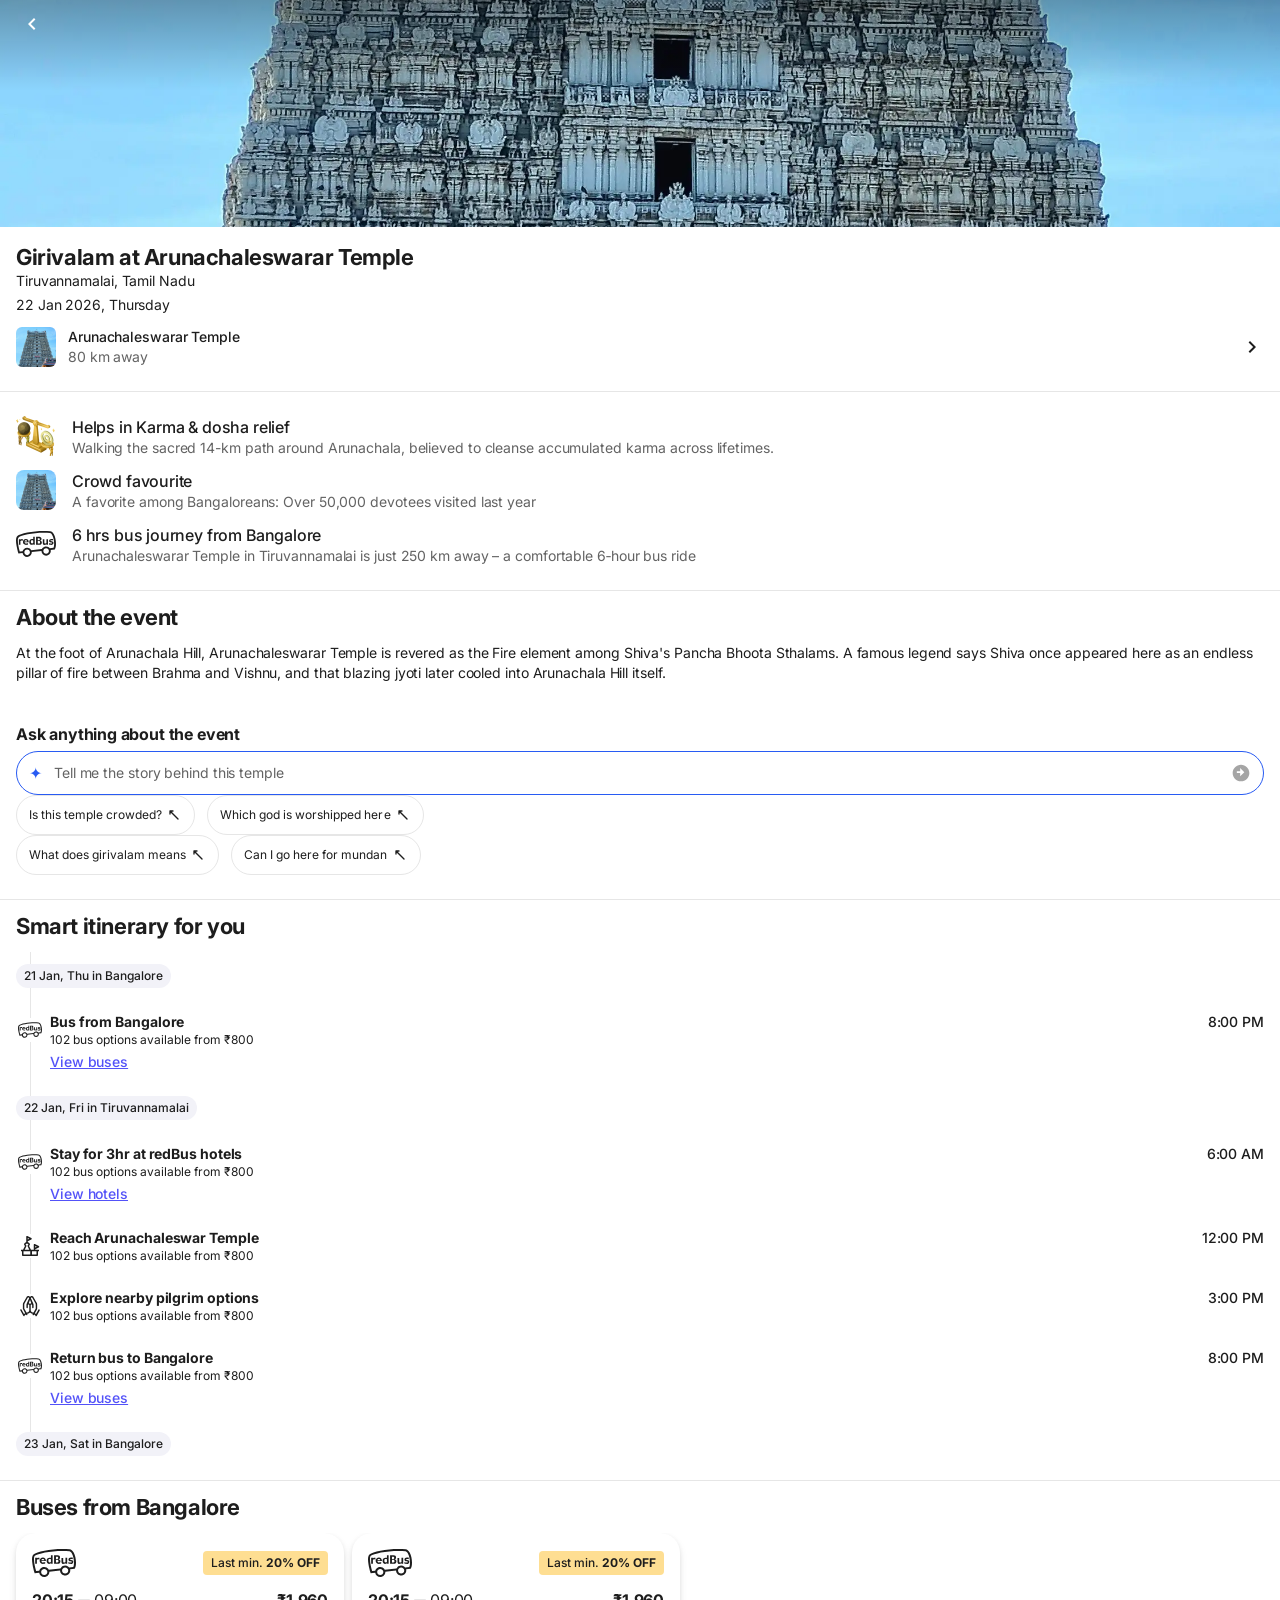
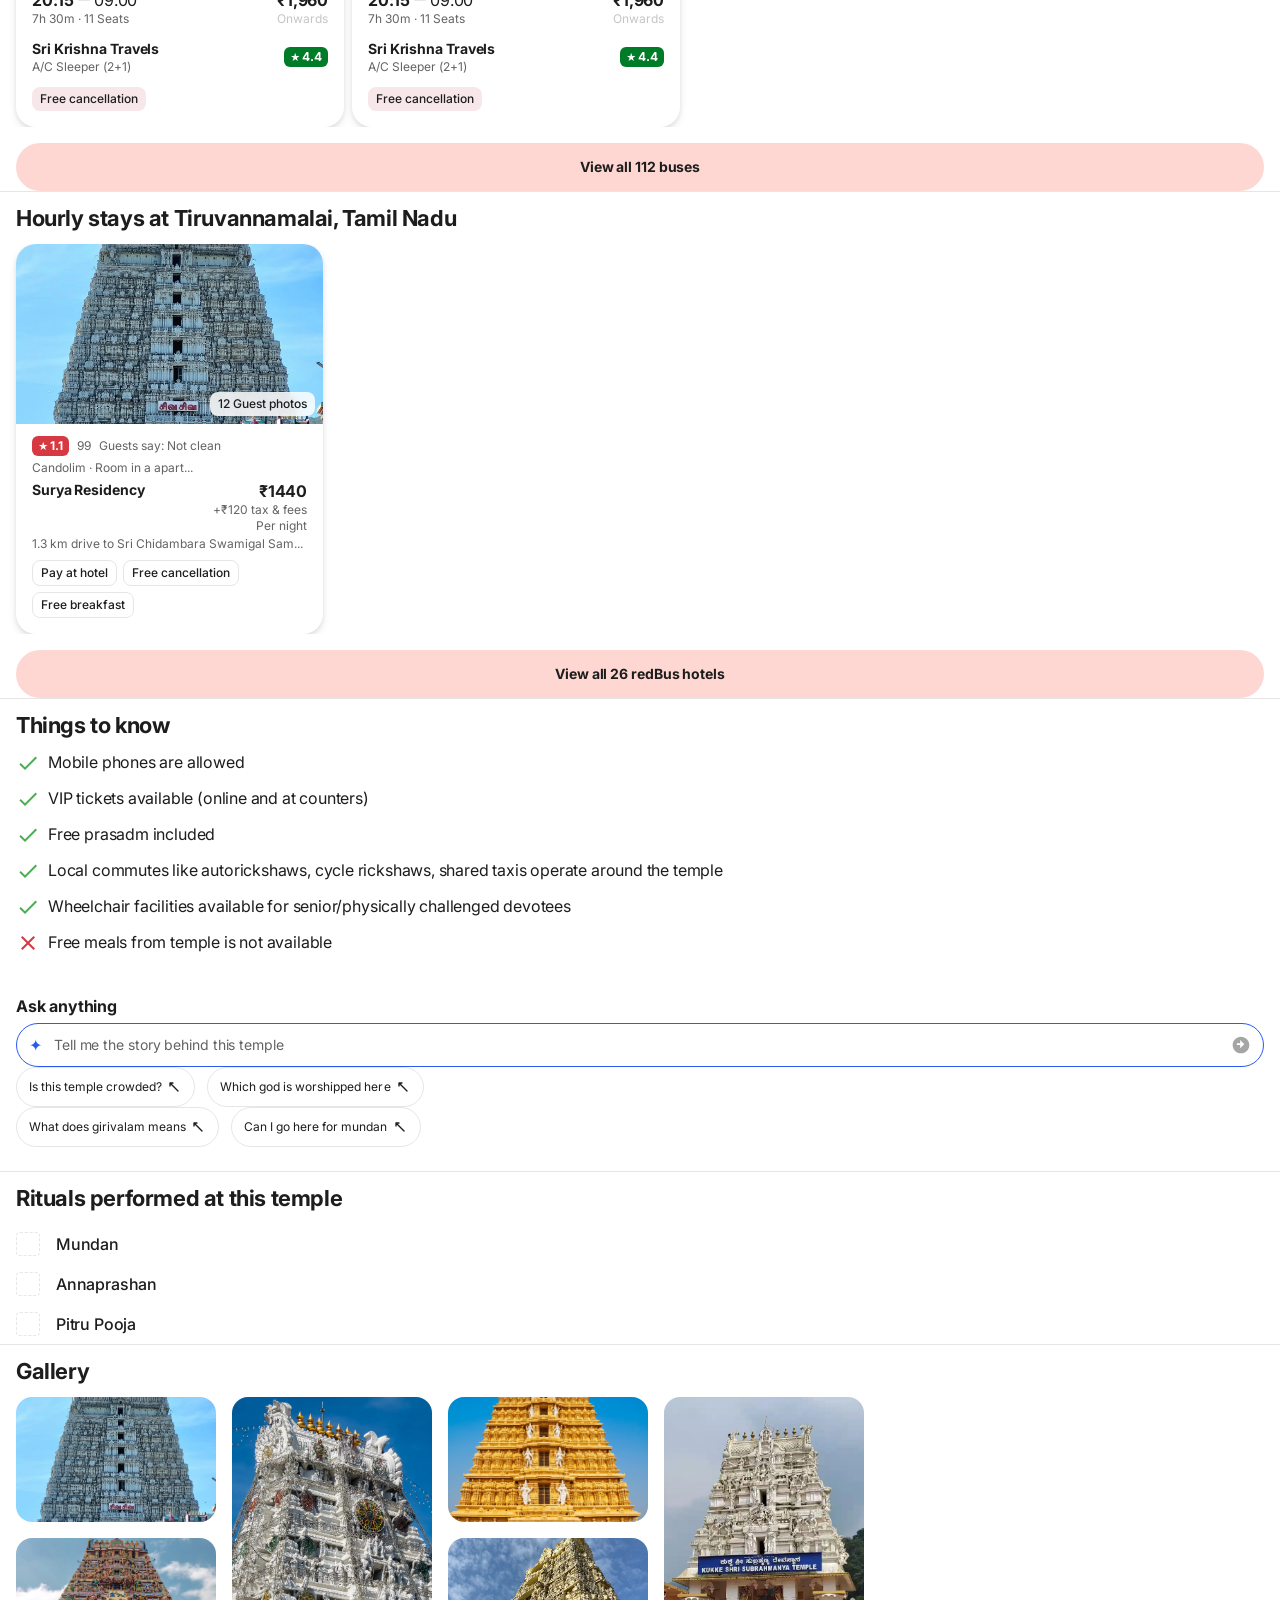
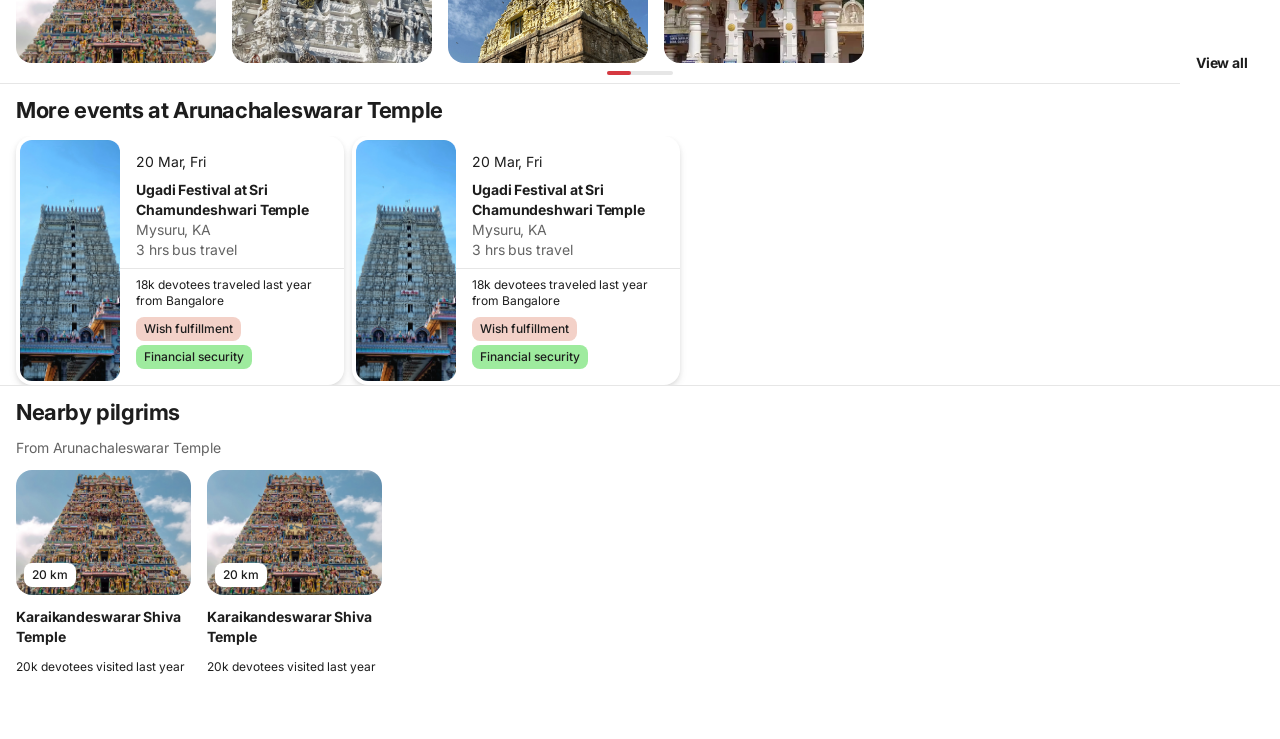
==== commit 6e0e716b: "Replace detail page content with exact Figma data (886-21129) - Event: Girivalam at Arunachaleswarar" ====
--- a/event-ugadi.html
+++ b/event-ugadi.html
@@ -3,7 +3,7 @@
 <head>
   <meta charset="UTF-8" />
   <meta name="viewport" content="width=device-width, initial-scale=1.0, viewport-fit=cover" />
-  <title>Ugadi Festival at Sri Chamundeshwari Temple</title>
+  <title>Girivalam at Arunachaleswarar Temple</title>
   <link rel="preconnect" href="https://fonts.googleapis.com" />
   <link rel="preconnect" href="https://fonts.gstatic.com" crossorigin />
   <link href="https://fonts.googleapis.com/css2?family=Inter:wght@400;500;700&display=swap" rel="stylesheet" />
@@ -15,7 +15,7 @@
 
     <!-- 1. Hero image (886:21130) -->
     <div class="ev-hero">
-      <img src="Pilgrim images/Chamundeshwari temple Maysuru-optimized.webp" alt="Sri Chamundeshwari Temple" class="ev-hero-img" />
+      <img src="Pilgrim images/Aadi Krithigai at Arunachaleswarar Temple-optimized.webp" alt="Arunachaleswarar Temple" class="ev-hero-img" />
       <div class="ev-hero-gradient"></div>
       <a href="pilgrim.html" class="ev-back" aria-label="Back">
         <svg width="24" height="24" viewBox="0 0 24 24" fill="none"><path d="M15.41 7.41L14 6l-6 6 6 6 1.41-1.41L10.83 12z" fill="#fff"/></svg>
@@ -24,22 +24,22 @@
 
     <main class="ev-body">
 
-      <!-- 2. Top section (886:21134) – Title meta -->
+      <!-- 2. Title meta (886:21135) -->
       <section class="ev-title-meta">
         <div class="ev-title-block">
           <div class="ev-title-name-loc">
-            <h1 class="ev-title">Ugadi Festival at Sri Chamundeshwari Temple</h1>
-            <p class="ev-location">Mysuru, Karnataka</p>
-          </div>
-          <p class="ev-date">20 Mar 2026, Friday</p>
+            <h1 class="ev-title">Girivalam at Arunachaleswarar Temple</h1>
+            <p class="ev-location">Tiruvannamalai, Tamil Nadu</p>
+          </div>
+          <p class="ev-date">22 Jan 2026, Thursday</p>
         </div>
         <div class="ev-map-row">
           <div class="ev-map-thumb">
-            <img src="Pilgrim images/Chamundeshwari temple Maysuru-optimized.webp" alt="" />
+            <img src="Pilgrim images/Aadi Krithigai at Arunachaleswarar Temple-optimized.webp" alt="" />
           </div>
           <div class="ev-map-text">
-            <p class="ev-map-name">Sri Chamundeshwari Temple</p>
-            <p class="ev-map-dist">150 km away</p>
+            <p class="ev-map-name">Arunachaleswarar Temple</p>
+            <p class="ev-map-dist">80 km away</p>
           </div>
           <svg class="ev-chevron" width="24" height="24" viewBox="0 0 24 24" fill="none"><path d="M10 6L8.59 7.41 13.17 12l-4.58 4.59L10 18l6-6z" fill="#1d1d1d"/></svg>
         </div>
@@ -47,27 +47,27 @@
 
       <hr class="ev-divider" />
 
-      <!-- 3. Purpose list (inside Top – 886:21152) -->
+      <!-- 3. Purpose list (886:21152) -->
       <section class="ev-purpose-list">
         <div class="ev-purpose-item">
-          <img src="Pilgrim icons new/Property 1=Wish fulfillment.png" alt="" class="ev-purpose-icon" />
+          <img src="Pilgrim icons new/Property 1=Dosha relief.png" alt="" class="ev-purpose-icon" />
           <div class="ev-purpose-text">
-            <p class="ev-purpose-headline">Helps in wish fulfillment</p>
-            <p class="ev-purpose-body">Devotees believe praying to Goddess Chamundeshwari during Ugadi fulfills sincere wishes and blesses new beginnings for the year ahead.</p>
+            <p class="ev-purpose-headline">Helps in Karma &amp; dosha relief</p>
+            <p class="ev-purpose-body">Walking the sacred 14-km path around Arunachala, believed to cleanse accumulated karma across lifetimes.</p>
           </div>
         </div>
         <div class="ev-purpose-item">
-          <img src="Pilgrim icons new/Property 1=Financial security.png" alt="" class="ev-purpose-icon" />
+          <img src="Pilgrim images/Aadi Krithigai at Arunachaleswarar Temple-optimized.webp" alt="" class="ev-purpose-icon ev-purpose-icon-round" />
           <div class="ev-purpose-text">
-            <p class="ev-purpose-headline">Brings financial prosperity</p>
-            <p class="ev-purpose-body">Ugadi marks the Hindu New Year — performing puja at this sacred Shakti Peetha is believed to bring wealth and abundance for the coming year.</p>
+            <p class="ev-purpose-headline">Crowd favourite</p>
+            <p class="ev-purpose-body">A favorite among Bangaloreans: Over 50,000 devotees visited last year</p>
           </div>
         </div>
         <div class="ev-purpose-item">
-          <img src="Pilgrim images/Chamundeshwari temple Maysuru-optimized.webp" alt="" class="ev-purpose-icon ev-purpose-icon-round" />
+          <img src="Logo=redBus.svg" alt="" class="ev-purpose-icon" />
           <div class="ev-purpose-text">
-            <p class="ev-purpose-headline">3 hrs bus journey from Bangalore</p>
-            <p class="ev-purpose-body">Sri Chamundeshwari Temple in Mysuru is just 150 km away – a comfortable 3‑hour bus ride from Bangalore.</p>
+            <p class="ev-purpose-headline">6 hrs bus journey from Bangalore</p>
+            <p class="ev-purpose-body">Arunachaleswarar Temple in Tiruvannamalai is just 250 km away – a comfortable 6‑hour bus ride</p>
           </div>
         </div>
       </section>
@@ -78,8 +78,7 @@
       <section class="ev-section">
         <h2 class="ev-section-title">About the event</h2>
         <div class="ev-about-text">
-          <p>Sri Chamundeshwari Temple sits atop the famed Chamundi Hills, 13 km from Mysuru. Recognised as one of India's 18 Maha Shakti Peethas, the temple is dedicated to the fierce goddess Chamundeshwari — the tutelary deity of the Mysore royal family who slew the demon Mahishasura.</p>
-          <p>During Ugadi, the temple is adorned with flowers and lights, special abhishekam rituals are performed, and the deity is decorated with gold and jewels. Devotees eat the traditional Ugadi Pachadi — a mix of neem, jaggery, tamarind, mango, salt and chilli — symbolising life's bittersweet experiences.</p>
+          <p>At the foot of Arunachala Hill, Arunachaleswarar Temple is revered as the Fire element among Shiva's Pancha Bhoota Sthalams. A famous legend says Shiva once appeared here as an endless pillar of fire between Brahma and Vishnu, and that blazing jyoti later cooled into Arunachala Hill itself.</p>
         </div>
       </section>
 
@@ -97,7 +96,7 @@
             <span class="ev-chip">Which god is worshipped here <svg width="16" height="16" viewBox="0 0 24 24"><path d="M6 6l12 12M6 6v4.5M6 6h4.5" stroke="#1d1d1d" stroke-width="2" fill="none" stroke-linecap="round"/></svg></span>
           </div>
           <div class="ev-chips-row">
-            <span class="ev-chip">What rituals happen on Ugadi <svg width="16" height="16" viewBox="0 0 24 24"><path d="M6 6l12 12M6 6v4.5M6 6h4.5" stroke="#1d1d1d" stroke-width="2" fill="none" stroke-linecap="round"/></svg></span>
+            <span class="ev-chip">What does girivalam means <svg width="16" height="16" viewBox="0 0 24 24"><path d="M6 6l12 12M6 6v4.5M6 6h4.5" stroke="#1d1d1d" stroke-width="2" fill="none" stroke-linecap="round"/></svg></span>
             <span class="ev-chip">Can I go here for mundan <svg width="16" height="16" viewBox="0 0 24 24"><path d="M6 6l12 12M6 6v4.5M6 6h4.5" stroke="#1d1d1d" stroke-width="2" fill="none" stroke-linecap="round"/></svg></span>
           </div>
         </div>
@@ -112,7 +111,7 @@
 
           <div class="ev-itin-tag">
             <div class="ev-itin-line-short"></div>
-            <span class="ev-itin-tag-label">19 Mar, Thu in Bangalore</span>
+            <span class="ev-itin-tag-label">21 Jan, Thu in Bangalore</span>
             <div class="ev-itin-line-short"></div>
           </div>
 
@@ -126,7 +125,7 @@
               <div class="ev-itin-row">
                 <div class="ev-itin-detail">
                   <p class="ev-itin-bold">Bus from Bangalore</p>
-                  <p class="ev-itin-sub">48 bus options available from ₹600</p>
+                  <p class="ev-itin-sub">102 bus options available from ₹800</p>
                 </div>
                 <span class="ev-itin-time">8:00 PM</span>
               </div>
@@ -136,7 +135,7 @@
 
           <div class="ev-itin-tag">
             <div class="ev-itin-line-short"></div>
-            <span class="ev-itin-tag-label">20 Mar, Fri in Mysuru</span>
+            <span class="ev-itin-tag-label">22 Jan, Fri in Tiruvannamalai</span>
             <div class="ev-itin-line-short"></div>
           </div>
 
@@ -150,7 +149,7 @@
               <div class="ev-itin-row">
                 <div class="ev-itin-detail">
                   <p class="ev-itin-bold">Stay for 3hr at redBus hotels</p>
-                  <p class="ev-itin-sub">12 hotel options available from ₹1,200</p>
+                  <p class="ev-itin-sub">102 bus options available from ₹800</p>
                 </div>
                 <span class="ev-itin-time">6:00 AM</span>
               </div>
@@ -167,8 +166,8 @@
             <div class="ev-itin-content">
               <div class="ev-itin-row">
                 <div class="ev-itin-detail">
-                  <p class="ev-itin-bold">Reach Chamundeshwari Temple</p>
-                  <p class="ev-itin-sub">Atop Chamundi Hills, 13 km from city</p>
+                  <p class="ev-itin-bold">Reach Arunachaleswar Temple</p>
+                  <p class="ev-itin-sub">102 bus options available from ₹800</p>
                 </div>
                 <span class="ev-itin-time">12:00 PM</span>
               </div>
@@ -185,7 +184,7 @@
               <div class="ev-itin-row">
                 <div class="ev-itin-detail">
                   <p class="ev-itin-bold">Explore nearby pilgrim options</p>
-                  <p class="ev-itin-sub">Mysore Palace, Nandi Hills temples</p>
+                  <p class="ev-itin-sub">102 bus options available from ₹800</p>
                 </div>
                 <span class="ev-itin-time">3:00 PM</span>
               </div>
@@ -202,7 +201,7 @@
               <div class="ev-itin-row">
                 <div class="ev-itin-detail">
                   <p class="ev-itin-bold">Return bus to Bangalore</p>
-                  <p class="ev-itin-sub">48 bus options available from ₹600</p>
+                  <p class="ev-itin-sub">102 bus options available from ₹800</p>
                 </div>
                 <span class="ev-itin-time">8:00 PM</span>
               </div>
@@ -212,7 +211,7 @@
 
           <div class="ev-itin-tag">
             <div class="ev-itin-line-short"></div>
-            <span class="ev-itin-tag-label">20 Mar, Fri in Bangalore</span>
+            <span class="ev-itin-tag-label">23 Jan, Sat in Bangalore</span>
           </div>
 
         </div>
@@ -226,7 +225,7 @@
         <div class="ev-bus-carousel">
           <div class="ev-bus-card">
             <div class="ev-bus-top">
-              <img src="Logo=redBus.svg" alt="Primo" class="ev-bus-logo" />
+              <img src="Logo=redBus.svg" alt="redBus" class="ev-bus-logo" />
               <span class="ev-bus-deal">Last min. <b>20% OFF</b></span>
             </div>
             <div class="ev-bus-schedule">
@@ -250,25 +249,25 @@
           </div>
           <div class="ev-bus-card">
             <div class="ev-bus-top">
-              <img src="Logo=redBus.svg" alt="Primo" class="ev-bus-logo" />
+              <img src="Logo=redBus.svg" alt="redBus" class="ev-bus-logo" />
               <span class="ev-bus-deal">Last min. <b>20% OFF</b></span>
             </div>
             <div class="ev-bus-schedule">
               <div class="ev-bus-left">
-                <div class="ev-bus-times"><span class="ev-bus-time-bold">21:00</span> <span class="ev-bus-sep"></span> <span>06:30</span></div>
-                <p class="ev-bus-meta">9h 30m · 8 Seats</p>
+                <div class="ev-bus-times"><span class="ev-bus-time-bold">20:15</span> <span class="ev-bus-sep"></span> <span>09:00</span></div>
+                <p class="ev-bus-meta">7h 30m · 11 Seats</p>
               </div>
               <div class="ev-bus-price-block">
-                <p class="ev-bus-price">₹1,800</p>
+                <p class="ev-bus-price">₹1,960</p>
                 <p class="ev-bus-onwards">Onwards</p>
               </div>
             </div>
             <div class="ev-bus-operator">
               <div>
-                <p class="ev-bus-op-name">VRL Travels</p>
-                <p class="ev-bus-op-type">A/C Seater (2+2)</p>
-              </div>
-              <div class="ev-bus-rating"><span>★</span> 4.2</div>
+                <p class="ev-bus-op-name">Sri Krishna Travels</p>
+                <p class="ev-bus-op-type">A/C Sleeper (2+1)</p>
+              </div>
+              <div class="ev-bus-rating"><span>★</span> 4.4</div>
             </div>
             <div class="ev-bus-tags"><span class="ev-bus-tag">Free cancellation</span></div>
           </div>
@@ -282,27 +281,27 @@
 
       <!-- 8. Hotels (991:19123) -->
       <section class="ev-section">
-        <h2 class="ev-section-title">Hourly stays at Mysuru, Karnataka</h2>
+        <h2 class="ev-section-title">Hourly stays at Tiruvannamalai, Tamil Nadu</h2>
         <div class="ev-hotel-carousel">
           <div class="ev-hotel-card">
             <div class="ev-hotel-img-wrap">
-              <img src="Pilgrim images/Chamundeshwari temple Maysuru-optimized.webp" alt="" class="ev-hotel-img" />
+              <img src="Pilgrim images/Aadi Krithigai at Arunachaleswarar Temple-optimized.webp" alt="" class="ev-hotel-img" />
               <span class="ev-hotel-photos">12 Guest photos</span>
             </div>
             <div class="ev-hotel-rating-row">
-              <div class="ev-bus-rating"><span>★</span> 3.8</div>
-              <span class="ev-hotel-reviews">85</span>
-              <span class="ev-hotel-verdict">Guests say: Clean rooms</span>
-            </div>
-            <p class="ev-hotel-area">Chamundi Hills Rd, Mysuru</p>
+              <div class="ev-bus-rating ev-rating-low"><span>★</span> 1.1</div>
+              <span class="ev-hotel-reviews">99</span>
+              <span class="ev-hotel-verdict">Guests say: Not clean</span>
+            </div>
+            <p class="ev-hotel-area">Candolim · Room in a apart...</p>
             <div class="ev-hotel-price-row">
-              <p class="ev-hotel-name">Mysuru Comfort Inn</p>
+              <p class="ev-hotel-name">Surya Residency</p>
               <div class="ev-hotel-price">
-                <p class="ev-hotel-amount">₹1,440</p>
+                <p class="ev-hotel-amount">₹1440</p>
                 <p class="ev-hotel-tax">+₹120 tax &amp; fees<br />Per night</p>
               </div>
             </div>
-            <p class="ev-hotel-dist">1.3 km drive to Sri Chamundeshwari Temple</p>
+            <p class="ev-hotel-dist">1.3 km drive to Sri Chidambara Swamigal Sam...</p>
             <div class="ev-hotel-tags">
               <span class="ev-hotel-tag">Pay at hotel</span>
               <span class="ev-hotel-tag">Free cancellation</span>
@@ -331,7 +330,7 @@
           </div>
           <div class="ev-rule">
             <svg class="ev-rule-icon" width="24" height="24" viewBox="0 0 24 24"><path d="M9 16.17L4.83 12l-1.42 1.41L9 19 21 7l-1.41-1.41z" fill="#4caf50"/></svg>
-            <span>Free prasadam included</span>
+            <span>Free prasadm included</span>
           </div>
           <div class="ev-rule">
             <svg class="ev-rule-icon" width="24" height="24" viewBox="0 0 24 24"><path d="M9 16.17L4.83 12l-1.42 1.41L9 19 21 7l-1.41-1.41z" fill="#4caf50"/></svg>
@@ -347,7 +346,7 @@
           </div>
         </div>
 
-        <!-- Ask anything (933:7131) nested inside TTN -->
+        <!-- Ask anything nested (933:7131) -->
         <div class="ev-ray ev-ray-nested">
           <h3 class="ev-ray-title">Ask anything</h3>
           <div class="ev-ai-bar">
@@ -361,7 +360,7 @@
               <span class="ev-chip">Which god is worshipped here <svg width="16" height="16" viewBox="0 0 24 24"><path d="M6 6l12 12M6 6v4.5M6 6h4.5" stroke="#1d1d1d" stroke-width="2" fill="none" stroke-linecap="round"/></svg></span>
             </div>
             <div class="ev-chips-row">
-              <span class="ev-chip">What rituals happen on Ugadi <svg width="16" height="16" viewBox="0 0 24 24"><path d="M6 6l12 12M6 6v4.5M6 6h4.5" stroke="#1d1d1d" stroke-width="2" fill="none" stroke-linecap="round"/></svg></span>
+              <span class="ev-chip">What does girivalam means <svg width="16" height="16" viewBox="0 0 24 24"><path d="M6 6l12 12M6 6v4.5M6 6h4.5" stroke="#1d1d1d" stroke-width="2" fill="none" stroke-linecap="round"/></svg></span>
               <span class="ev-chip">Can I go here for mundan <svg width="16" height="16" viewBox="0 0 24 24"><path d="M6 6l12 12M6 6v4.5M6 6h4.5" stroke="#1d1d1d" stroke-width="2" fill="none" stroke-linecap="round"/></svg></span>
             </div>
           </div>
@@ -396,15 +395,15 @@
         <h2 class="ev-section-title">Gallery</h2>
         <div class="ev-gallery">
           <div class="ev-gallery-col">
+            <div class="ev-gallery-img ev-gallery-landscape"><img src="Pilgrim images/Aadi Krithigai at Arunachaleswarar Temple-optimized.webp" alt="" /></div>
+            <div class="ev-gallery-img ev-gallery-landscape"><img src="Pilgrim images/Kapaleeshwarar Temple Chennai-optimized.webp" alt="" /></div>
+          </div>
+          <div class="ev-gallery-img ev-gallery-portrait"><img src="Pilgrim images/Brahmotsavam at Tirumala Venkateswara Temple-optimized.webp" alt="" /></div>
+          <div class="ev-gallery-col">
             <div class="ev-gallery-img ev-gallery-landscape"><img src="Pilgrim images/Chamundeshwari temple Maysuru-optimized.webp" alt="" /></div>
-            <div class="ev-gallery-img ev-gallery-landscape"><img src="Pilgrim images/Dharmaraya Swamy Temple Bangalore-optimized.webp" alt="" /></div>
-          </div>
-          <div class="ev-gallery-img ev-gallery-portrait"><img src="Pilgrim images/Kapaleeshwarar Temple Chennai-optimized.webp" alt="" /></div>
-          <div class="ev-gallery-col">
-            <div class="ev-gallery-img ev-gallery-landscape"><img src="Pilgrim images/Brahmotsavam at Tirumala Venkateswara Temple-optimized.webp" alt="" /></div>
-            <div class="ev-gallery-img ev-gallery-landscape"><img src="Pilgrim images/Aadi Krithigai at Arunachaleswarar Temple-optimized.webp" alt="" /></div>
-          </div>
-          <div class="ev-gallery-img ev-gallery-portrait"><img src="Pilgrim images/Chennakeshava Temple Belur-optimized.webp" alt="" /></div>
+            <div class="ev-gallery-img ev-gallery-landscape"><img src="Pilgrim images/Chennakeshava Temple Belur-optimized.webp" alt="" /></div>
+          </div>
+          <div class="ev-gallery-img ev-gallery-portrait"><img src="Pilgrim images/Kukke Subramanya Temple-optimized.webp" alt="" /></div>
         </div>
         <div class="ev-gallery-indicator">
           <div class="ev-gallery-track"><div class="ev-gallery-puck"></div></div>
@@ -416,11 +415,11 @@
 
       <!-- 12. More events (886:21380) -->
       <section class="ev-section">
-        <h2 class="ev-section-title">More events at Chamundeshwari Temple</h2>
+        <h2 class="ev-section-title">More events at Arunachaleswarar Temple</h2>
         <div class="ev-more-carousel">
           <div class="ev-more-card">
             <div class="ev-more-card-img">
-              <img src="Pilgrim images/Chamundeshwari temple Maysuru-optimized.webp" alt="" />
+              <img src="Pilgrim images/Aadi Krithigai at Arunachaleswarar Temple-optimized.webp" alt="" />
             </div>
             <div class="ev-more-card-meta">
               <p class="ev-more-card-date">20 Mar, Fri</p>
@@ -439,7 +438,7 @@
           </div>
           <div class="ev-more-card">
             <div class="ev-more-card-img">
-              <img src="Pilgrim images/Chamundeshwari temple Maysuru-optimized.webp" alt="" />
+              <img src="Pilgrim images/Aadi Krithigai at Arunachaleswarar Temple-optimized.webp" alt="" />
             </div>
             <div class="ev-more-card-meta">
               <p class="ev-more-card-date">20 Mar, Fri</p>
@@ -464,22 +463,22 @@
       <!-- 13. Nearby pilgrims (886:21386) -->
       <section class="ev-section ev-section-last">
         <h2 class="ev-section-title">Nearby pilgrims</h2>
-        <p class="ev-section-subtitle">From Chamundeshwari Temple</p>
+        <p class="ev-section-subtitle">From Arunachaleswarar Temple</p>
         <div class="ev-nearby-carousel">
           <div class="ev-nearby-card">
             <div class="ev-nearby-img">
-              <img src="Pilgrim images/Dharmaraya Swamy Temple Bangalore-optimized.webp" alt="" />
+              <img src="Pilgrim images/Kapaleeshwarar Temple Chennai-optimized.webp" alt="" />
               <span class="ev-nearby-dist">20 km</span>
             </div>
-            <p class="ev-nearby-name">Nanjundeshwara Temple</p>
+            <p class="ev-nearby-name">Karaikandeswarar Shiva Temple</p>
             <p class="ev-nearby-stat">20k devotees visited last year</p>
           </div>
           <div class="ev-nearby-card">
             <div class="ev-nearby-img">
-              <img src="Pilgrim images/Chennakeshava Temple Belur-optimized.webp" alt="" />
+              <img src="Pilgrim images/Kapaleeshwarar Temple Chennai-optimized.webp" alt="" />
               <span class="ev-nearby-dist">20 km</span>
             </div>
-            <p class="ev-nearby-name">Bylakuppe Tibetan Monastery</p>
+            <p class="ev-nearby-name">Karaikandeswarar Shiva Temple</p>
             <p class="ev-nearby-stat">20k devotees visited last year</p>
           </div>
         </div>
--- a/event-detail.css
+++ b/event-detail.css
@@ -181,6 +181,7 @@
   letter-spacing: 0.01px; padding: 2px 6px; border-radius: 6px;
 }
 .ev-bus-rating span { font-size: 10px; }
+.ev-rating-low { background: #d63941; }
 .ev-bus-tags { display: flex; flex-wrap: wrap; gap: 6px; }
 .ev-bus-tag {
   background: #f7e7ea; padding: 4px 8px; border-radius: 8px;
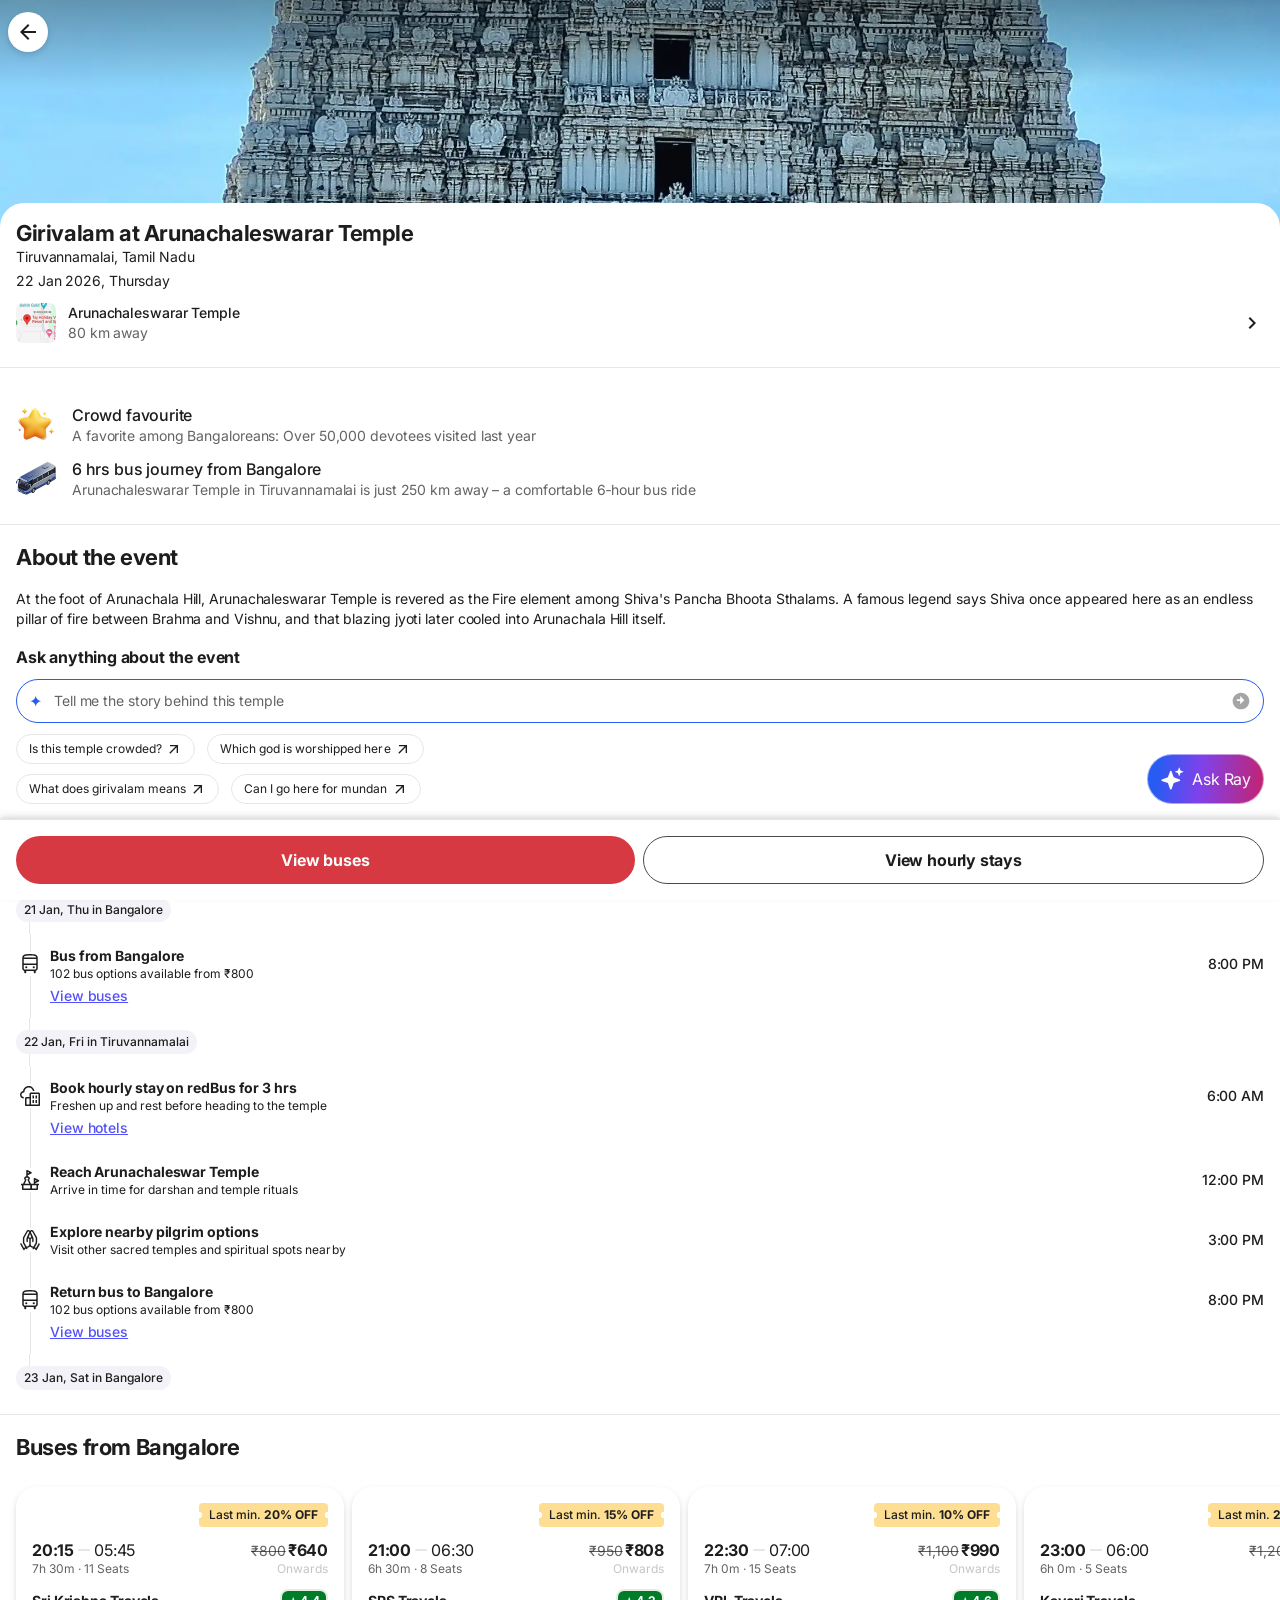
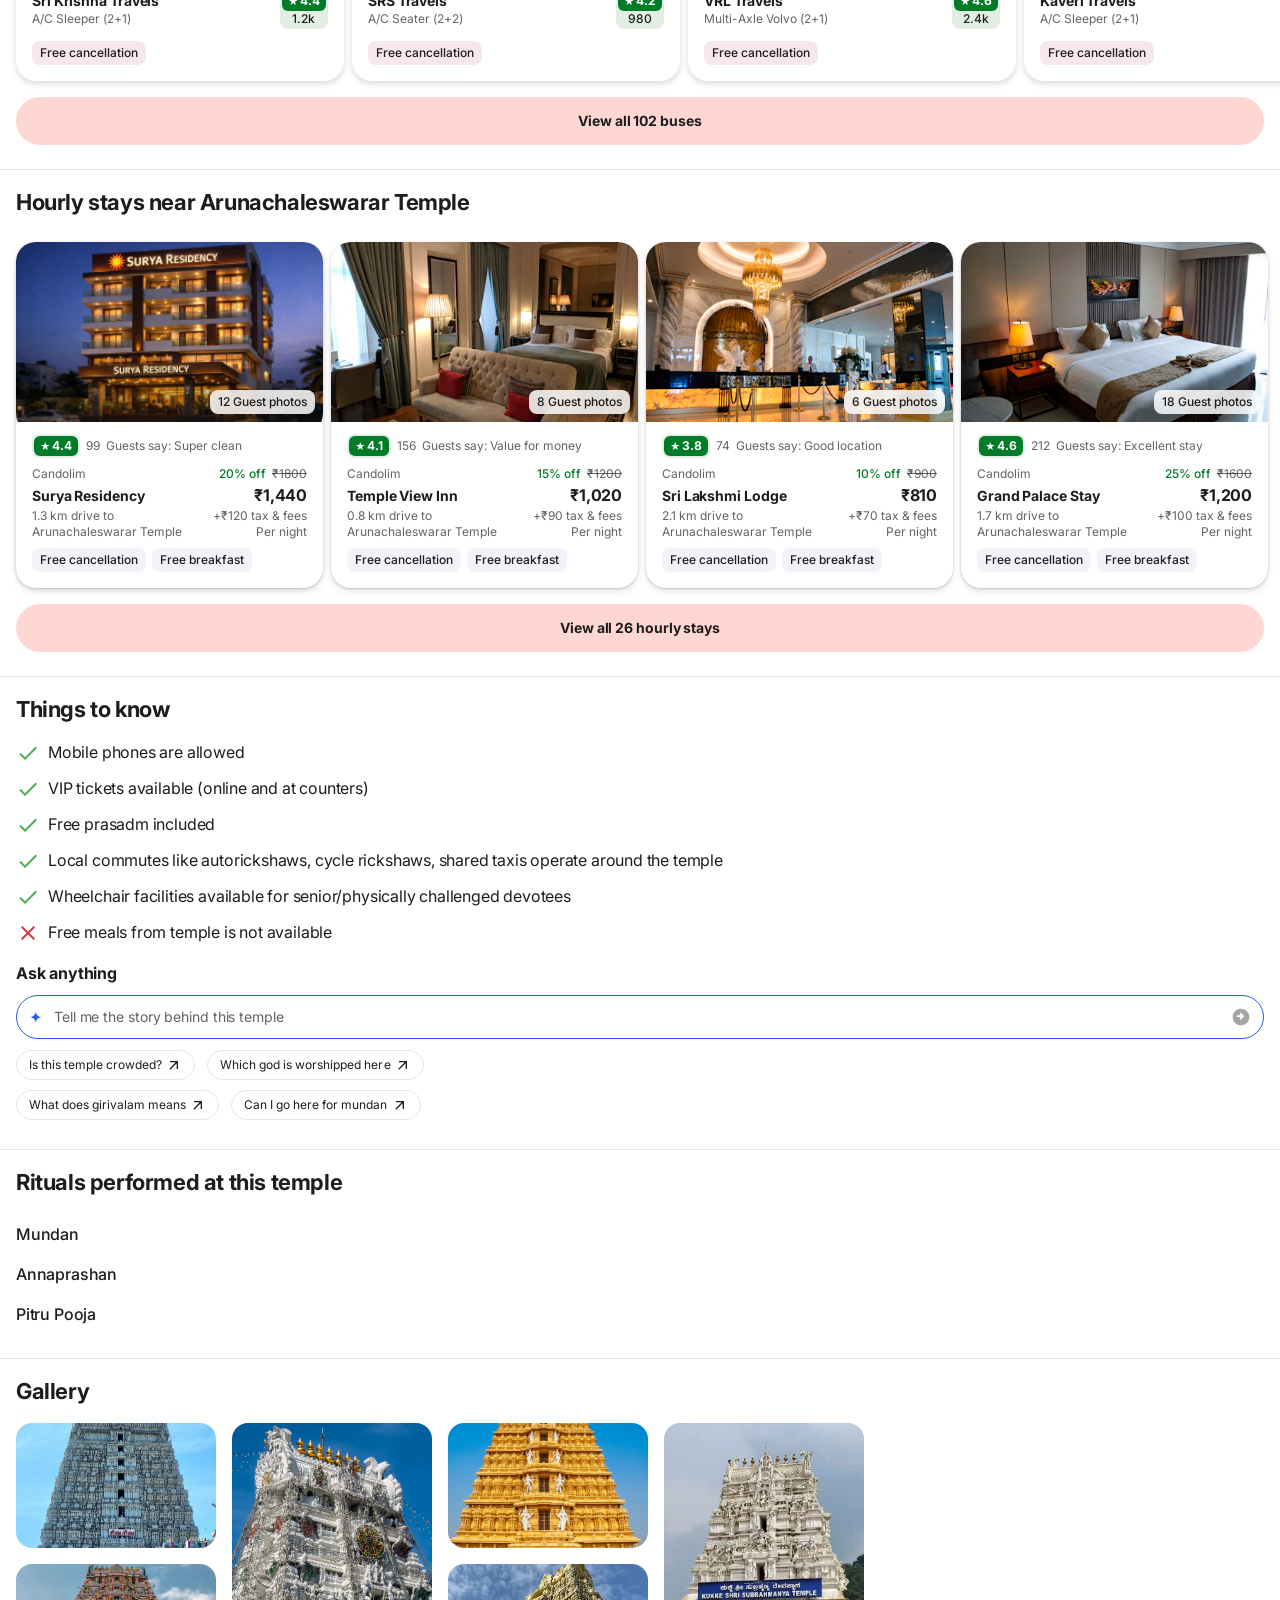
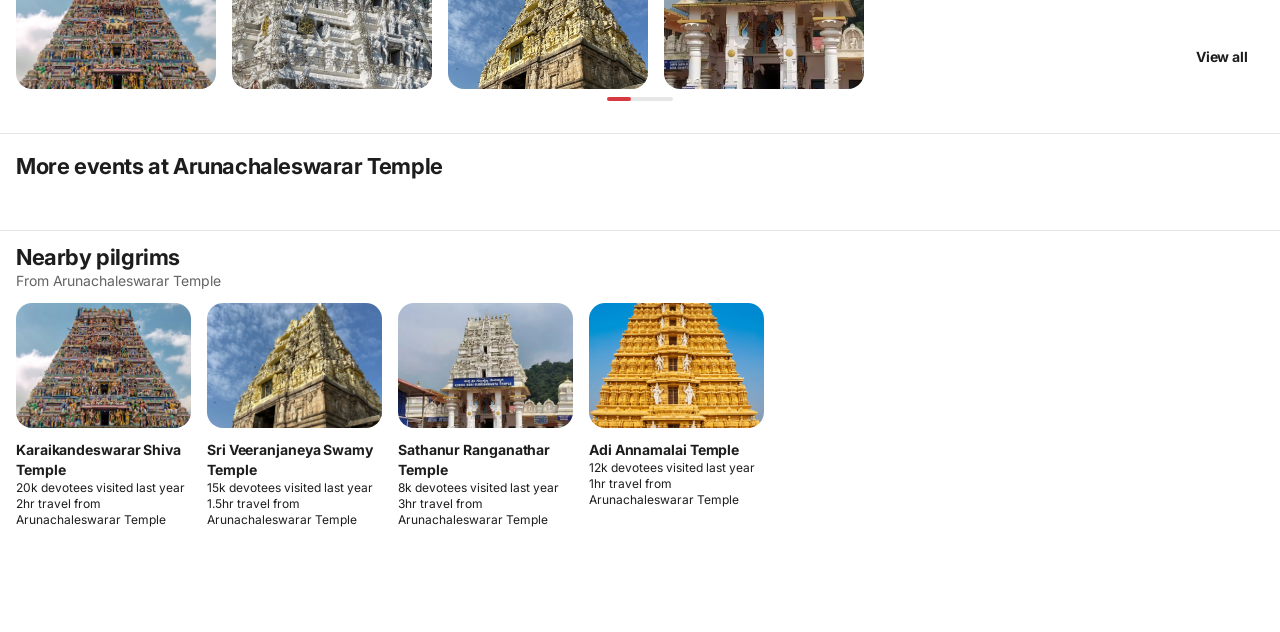
==== commit b5319aeb: "Add buses & stays listing pages, dynamic CTAs, and popup text fix - Add buses.html/css and stays.htm" ====
--- a/event-ugadi.html
+++ b/event-ugadi.html
@@ -9,16 +9,30 @@
   <link href="https://fonts.googleapis.com/css2?family=Inter:wght@400;500;700&display=swap" rel="stylesheet" />
   <link rel="stylesheet" href="styles.css" />
   <link rel="stylesheet" href="event-detail.css" />
+  <script src="event-data.js"></script>
 </head>
 <body>
+  <!-- Sticky top nav (appears on scroll) -->
+  <div class="ev-topnav" id="evTopNav">
+    <div class="ev-topnav-content">
+      <a href="pilgrim.html" class="ev-topnav-back" aria-label="Back">
+        <svg width="24" height="24" viewBox="0 0 24 24" fill="none"><path d="M20 11H7.83l5.59-5.59L12 4l-8 8 8 8 1.41-1.41L7.83 13H20v-2z" fill="#1d1d1d"/></svg>
+      </a>
+      <div class="ev-topnav-title" id="evTopNavTitle">Girivalam at Arunachaleswarar Temple</div>
+    </div>
+    <hr class="ev-topnav-divider" />
+  </div>
+
   <div class="phone-frame">
 
     <!-- 1. Hero image (886:21130) -->
-    <div class="ev-hero">
-      <img src="Pilgrim images/Aadi Krithigai at Arunachaleswarar Temple-optimized.webp" alt="Arunachaleswarar Temple" class="ev-hero-img" />
+    <div class="ev-hero" id="evHero">
+      <img src="Pilgrim images/Aadi Krithigai at Arunachaleswarar Temple-optimized.webp" alt="Arunachaleswarar Temple" class="ev-hero-img" id="evHeroImg" />
       <div class="ev-hero-gradient"></div>
       <a href="pilgrim.html" class="ev-back" aria-label="Back">
-        <svg width="24" height="24" viewBox="0 0 24 24" fill="none"><path d="M15.41 7.41L14 6l-6 6 6 6 1.41-1.41L10.83 12z" fill="#fff"/></svg>
+        <div class="ev-back-circle">
+          <svg width="24" height="24" viewBox="0 0 24 24" fill="none"><path d="M20 11H7.83l5.59-5.59L12 4l-8 8 8 8 1.41-1.41L7.83 13H20v-2z" fill="#1d1d1d"/></svg>
+        </div>
       </a>
     </div>
 
@@ -28,18 +42,18 @@
       <section class="ev-title-meta">
         <div class="ev-title-block">
           <div class="ev-title-name-loc">
-            <h1 class="ev-title">Girivalam at Arunachaleswarar Temple</h1>
-            <p class="ev-location">Tiruvannamalai, Tamil Nadu</p>
-          </div>
-          <p class="ev-date">22 Jan 2026, Thursday</p>
+            <h1 class="ev-title" id="evTitle">Girivalam at Arunachaleswarar Temple</h1>
+            <p class="ev-location" id="evLocation">Tiruvannamalai, Tamil Nadu</p>
+          </div>
+          <p class="ev-date" id="evDate">22 Jan 2026, Thursday</p>
         </div>
         <div class="ev-map-row">
           <div class="ev-map-thumb">
-            <img src="Pilgrim images/Aadi Krithigai at Arunachaleswarar Temple-optimized.webp" alt="" />
+            <img src="Map image.png" alt="" />
           </div>
           <div class="ev-map-text">
-            <p class="ev-map-name">Arunachaleswarar Temple</p>
-            <p class="ev-map-dist">80 km away</p>
+            <p class="ev-map-name" id="evMapName">Arunachaleswarar Temple</p>
+            <p class="ev-map-dist" id="evMapDist">80 km away</p>
           </div>
           <svg class="ev-chevron" width="24" height="24" viewBox="0 0 24 24" fill="none"><path d="M10 6L8.59 7.41 13.17 12l-4.58 4.59L10 18l6-6z" fill="#1d1d1d"/></svg>
         </div>
@@ -48,26 +62,20 @@
       <hr class="ev-divider" />
 
       <!-- 3. Purpose list (886:21152) -->
-      <section class="ev-purpose-list">
+      <section class="ev-purpose-list" id="evPurposeList">
+        <div id="evTagItems"></div>
         <div class="ev-purpose-item">
-          <img src="Pilgrim icons new/Property 1=Dosha relief.png" alt="" class="ev-purpose-icon" />
-          <div class="ev-purpose-text">
-            <p class="ev-purpose-headline">Helps in Karma &amp; dosha relief</p>
-            <p class="ev-purpose-body">Walking the sacred 14-km path around Arunachala, believed to cleanse accumulated karma across lifetimes.</p>
-          </div>
-        </div>
-        <div class="ev-purpose-item">
-          <img src="Pilgrim images/Aadi Krithigai at Arunachaleswarar Temple-optimized.webp" alt="" class="ev-purpose-icon ev-purpose-icon-round" />
+          <img src="Crowd favourite.png" alt="" class="ev-purpose-icon" />
           <div class="ev-purpose-text">
             <p class="ev-purpose-headline">Crowd favourite</p>
             <p class="ev-purpose-body">A favorite among Bangaloreans: Over 50,000 devotees visited last year</p>
           </div>
         </div>
         <div class="ev-purpose-item">
-          <img src="Logo=redBus.svg" alt="" class="ev-purpose-icon" />
+          <img src="x hrs bus journey.png" alt="" class="ev-purpose-icon" />
           <div class="ev-purpose-text">
-            <p class="ev-purpose-headline">6 hrs bus journey from Bangalore</p>
-            <p class="ev-purpose-body">Arunachaleswarar Temple in Tiruvannamalai is just 250 km away – a comfortable 6‑hour bus ride</p>
+            <p class="ev-purpose-headline" id="evBusHeadline">6 hrs bus journey from Bangalore</p>
+            <p class="ev-purpose-body" id="evBusBody">Arunachaleswarar Temple in Tiruvannamalai is just 250 km away – a comfortable 6‑hour bus ride</p>
           </div>
         </div>
       </section>
@@ -77,7 +85,7 @@
       <!-- 4. About the event (886:21185) -->
       <section class="ev-section">
         <h2 class="ev-section-title">About the event</h2>
-        <div class="ev-about-text">
+        <div class="ev-about-text" id="evAboutText">
           <p>At the foot of Arunachala Hill, Arunachaleswarar Temple is revered as the Fire element among Shiva's Pancha Bhoota Sthalams. A famous legend says Shiva once appeared here as an endless pillar of fire between Brahma and Vishnu, and that blazing jyoti later cooled into Arunachala Hill itself.</p>
         </div>
       </section>
@@ -85,19 +93,21 @@
       <!-- 5. Ask anything – Ray section (886:21189) -->
       <section class="ev-section ev-ray">
         <h3 class="ev-ray-title">Ask anything about the event</h3>
-        <div class="ev-ai-bar">
-          <div class="ev-ai-icon">✦</div>
-          <span class="ev-ai-placeholder">Tell me the story behind this temple</span>
-          <svg class="ev-ai-arrow" width="20" height="20" viewBox="0 0 24 24" fill="none"><path d="M12 2C6.48 2 2 6.48 2 12s4.48 10 10 10 10-4.48 10-10S17.52 2 12 2zm-1 14v-4H7v-2h4V6l5 5-5 5z" fill="rgba(29,29,29,0.4)"/></svg>
+        <div class="ev-ai-wrap">
+          <div class="ev-ai-bar">
+            <div class="ev-ai-icon">✦</div>
+            <span class="ev-ai-placeholder">Tell me the story behind this temple</span>
+            <svg class="ev-ai-arrow" width="20" height="20" viewBox="0 0 24 24" fill="none"><path d="M12 2C6.48 2 2 6.48 2 12s4.48 10 10 10 10-4.48 10-10S17.52 2 12 2zm-1 14v-4H7v-2h4V6l5 5-5 5z" fill="rgba(29,29,29,0.4)"/></svg>
+          </div>
         </div>
         <div class="ev-chips-area">
           <div class="ev-chips-row">
-            <span class="ev-chip">Is this temple crowded? <svg width="16" height="16" viewBox="0 0 24 24"><path d="M6 6l12 12M6 6v4.5M6 6h4.5" stroke="#1d1d1d" stroke-width="2" fill="none" stroke-linecap="round"/></svg></span>
-            <span class="ev-chip">Which god is worshipped here <svg width="16" height="16" viewBox="0 0 24 24"><path d="M6 6l12 12M6 6v4.5M6 6h4.5" stroke="#1d1d1d" stroke-width="2" fill="none" stroke-linecap="round"/></svg></span>
+            <span class="ev-chip">Is this temple crowded? <svg width="16" height="16" viewBox="0 0 24 24" fill="none"><path d="M6 6v2h8.59L5 17.59 6.41 19 16 9.41V18h2V6H6z" fill="#1d1d1d"/></svg></span>
+            <span class="ev-chip">Which god is worshipped here <svg width="16" height="16" viewBox="0 0 24 24" fill="none"><path d="M6 6v2h8.59L5 17.59 6.41 19 16 9.41V18h2V6H6z" fill="#1d1d1d"/></svg></span>
           </div>
           <div class="ev-chips-row">
-            <span class="ev-chip">What does girivalam means <svg width="16" height="16" viewBox="0 0 24 24"><path d="M6 6l12 12M6 6v4.5M6 6h4.5" stroke="#1d1d1d" stroke-width="2" fill="none" stroke-linecap="round"/></svg></span>
-            <span class="ev-chip">Can I go here for mundan <svg width="16" height="16" viewBox="0 0 24 24"><path d="M6 6l12 12M6 6v4.5M6 6h4.5" stroke="#1d1d1d" stroke-width="2" fill="none" stroke-linecap="round"/></svg></span>
+            <span class="ev-chip">What does girivalam means <svg width="16" height="16" viewBox="0 0 24 24" fill="none"><path d="M6 6v2h8.59L5 17.59 6.41 19 16 9.41V18h2V6H6z" fill="#1d1d1d"/></svg></span>
+            <span class="ev-chip">Can I go here for mundan <svg width="16" height="16" viewBox="0 0 24 24" fill="none"><path d="M6 6v2h8.59L5 17.59 6.41 19 16 9.41V18h2V6H6z" fill="#1d1d1d"/></svg></span>
           </div>
         </div>
       </section>
@@ -110,15 +120,14 @@
         <div class="ev-itinerary">
 
           <div class="ev-itin-tag">
-            <div class="ev-itin-line-short"></div>
-            <span class="ev-itin-tag-label">21 Jan, Thu in Bangalore</span>
+            <span class="ev-itin-tag-label" id="evItinDate1">21 Jan, Thu in Bangalore</span>
             <div class="ev-itin-line-short"></div>
           </div>
 
           <div class="ev-itin-step">
             <div class="ev-itin-rail">
               <div class="ev-itin-line"></div>
-              <img src="Logo=redBus.svg" alt="" class="ev-itin-icon" />
+              <img src="bus.svg" alt="" class="ev-itin-icon" />
               <div class="ev-itin-line ev-itin-line-grow"></div>
             </div>
             <div class="ev-itin-content">
@@ -129,31 +138,31 @@
                 </div>
                 <span class="ev-itin-time">8:00 PM</span>
               </div>
-              <a href="#" class="ev-itin-cta">View buses</a>
+              <a href="#" class="ev-itin-cta ev-view-buses-link">View buses</a>
             </div>
           </div>
 
           <div class="ev-itin-tag">
             <div class="ev-itin-line-short"></div>
-            <span class="ev-itin-tag-label">22 Jan, Fri in Tiruvannamalai</span>
+            <span class="ev-itin-tag-label" id="evItinDate2">22 Jan, Fri in Tiruvannamalai</span>
             <div class="ev-itin-line-short"></div>
           </div>
 
           <div class="ev-itin-step">
             <div class="ev-itin-rail">
               <div class="ev-itin-line"></div>
-              <img src="Logo=redBus.svg" alt="" class="ev-itin-icon" />
+              <img src="business.svg" alt="" class="ev-itin-icon" />
               <div class="ev-itin-line ev-itin-line-grow"></div>
             </div>
             <div class="ev-itin-content">
               <div class="ev-itin-row">
                 <div class="ev-itin-detail">
-                  <p class="ev-itin-bold">Stay for 3hr at redBus hotels</p>
-                  <p class="ev-itin-sub">102 bus options available from ₹800</p>
+                  <p class="ev-itin-bold">Book hourly stay on redBus for 3 hrs</p>
+                  <p class="ev-itin-sub">Freshen up and rest before heading to the temple</p>
                 </div>
                 <span class="ev-itin-time">6:00 AM</span>
               </div>
-              <a href="#" class="ev-itin-cta">View hotels</a>
+              <a href="#" class="ev-itin-cta ev-view-stays-link">View hotels</a>
             </div>
           </div>
 
@@ -166,8 +175,8 @@
             <div class="ev-itin-content">
               <div class="ev-itin-row">
                 <div class="ev-itin-detail">
-                  <p class="ev-itin-bold">Reach Arunachaleswar Temple</p>
-                  <p class="ev-itin-sub">102 bus options available from ₹800</p>
+                  <p class="ev-itin-bold" id="evItinTemple">Reach Arunachaleswar Temple</p>
+                  <p class="ev-itin-sub">Arrive in time for darshan and temple rituals</p>
                 </div>
                 <span class="ev-itin-time">12:00 PM</span>
               </div>
@@ -184,7 +193,7 @@
               <div class="ev-itin-row">
                 <div class="ev-itin-detail">
                   <p class="ev-itin-bold">Explore nearby pilgrim options</p>
-                  <p class="ev-itin-sub">102 bus options available from ₹800</p>
+                  <p class="ev-itin-sub">Visit other sacred temples and spiritual spots nearby</p>
                 </div>
                 <span class="ev-itin-time">3:00 PM</span>
               </div>
@@ -194,7 +203,7 @@
           <div class="ev-itin-step">
             <div class="ev-itin-rail">
               <div class="ev-itin-line"></div>
-              <img src="Logo=redBus.svg" alt="" class="ev-itin-icon" />
+              <img src="bus.svg" alt="" class="ev-itin-icon" />
               <div class="ev-itin-line ev-itin-line-grow"></div>
             </div>
             <div class="ev-itin-content">
@@ -205,13 +214,13 @@
                 </div>
                 <span class="ev-itin-time">8:00 PM</span>
               </div>
-              <a href="#" class="ev-itin-cta">View buses</a>
+              <a href="#" class="ev-itin-cta ev-view-buses-link">View buses</a>
             </div>
           </div>
 
           <div class="ev-itin-tag">
             <div class="ev-itin-line-short"></div>
-            <span class="ev-itin-tag-label">23 Jan, Sat in Bangalore</span>
+            <span class="ev-itin-tag-label" id="evItinDate3">23 Jan, Sat in Bangalore</span>
           </div>
 
         </div>
@@ -225,16 +234,15 @@
         <div class="ev-bus-carousel">
           <div class="ev-bus-card">
             <div class="ev-bus-top">
-              <img src="Logo=redBus.svg" alt="redBus" class="ev-bus-logo" />
               <span class="ev-bus-deal">Last min. <b>20% OFF</b></span>
             </div>
             <div class="ev-bus-schedule">
               <div class="ev-bus-left">
-                <div class="ev-bus-times"><span class="ev-bus-time-bold">20:15</span> <span class="ev-bus-sep"></span> <span>09:00</span></div>
+                <div class="ev-bus-times"><span class="ev-bus-time-bold">20:15</span> <span class="ev-bus-sep"></span> <span>05:45</span></div>
                 <p class="ev-bus-meta">7h 30m · 11 Seats</p>
               </div>
               <div class="ev-bus-price-block">
-                <p class="ev-bus-price">₹1,960</p>
+                <div><span class="ev-bus-price-old">₹800</span><span class="ev-bus-price">₹640</span></div>
                 <p class="ev-bus-onwards">Onwards</p>
               </div>
             </div>
@@ -243,37 +251,97 @@
                 <p class="ev-bus-op-name">Sri Krishna Travels</p>
                 <p class="ev-bus-op-type">A/C Sleeper (2+1)</p>
               </div>
-              <div class="ev-bus-rating"><span>★</span> 4.4</div>
+              <div class="ev-bus-rating-wrap">
+                <div class="ev-bus-rating"><span>★</span> 4.4</div>
+                <span class="ev-bus-rating-count">1.2k</span>
+              </div>
             </div>
             <div class="ev-bus-tags"><span class="ev-bus-tag">Free cancellation</span></div>
           </div>
+
           <div class="ev-bus-card">
             <div class="ev-bus-top">
-              <img src="Logo=redBus.svg" alt="redBus" class="ev-bus-logo" />
-              <span class="ev-bus-deal">Last min. <b>20% OFF</b></span>
+              <span class="ev-bus-deal">Last min. <b>15% OFF</b></span>
             </div>
             <div class="ev-bus-schedule">
               <div class="ev-bus-left">
-                <div class="ev-bus-times"><span class="ev-bus-time-bold">20:15</span> <span class="ev-bus-sep"></span> <span>09:00</span></div>
-                <p class="ev-bus-meta">7h 30m · 11 Seats</p>
+                <div class="ev-bus-times"><span class="ev-bus-time-bold">21:00</span> <span class="ev-bus-sep"></span> <span>06:30</span></div>
+                <p class="ev-bus-meta">6h 30m · 8 Seats</p>
               </div>
               <div class="ev-bus-price-block">
-                <p class="ev-bus-price">₹1,960</p>
+                <div><span class="ev-bus-price-old">₹950</span><span class="ev-bus-price">₹808</span></div>
                 <p class="ev-bus-onwards">Onwards</p>
               </div>
             </div>
             <div class="ev-bus-operator">
               <div>
-                <p class="ev-bus-op-name">Sri Krishna Travels</p>
+                <p class="ev-bus-op-name">SRS Travels</p>
+                <p class="ev-bus-op-type">A/C Seater (2+2)</p>
+              </div>
+              <div class="ev-bus-rating-wrap">
+                <div class="ev-bus-rating"><span>★</span> 4.2</div>
+                <span class="ev-bus-rating-count">980</span>
+              </div>
+            </div>
+            <div class="ev-bus-tags"><span class="ev-bus-tag">Free cancellation</span></div>
+          </div>
+
+          <div class="ev-bus-card">
+            <div class="ev-bus-top">
+              <span class="ev-bus-deal">Last min. <b>10% OFF</b></span>
+            </div>
+            <div class="ev-bus-schedule">
+              <div class="ev-bus-left">
+                <div class="ev-bus-times"><span class="ev-bus-time-bold">22:30</span> <span class="ev-bus-sep"></span> <span>07:00</span></div>
+                <p class="ev-bus-meta">7h 0m · 15 Seats</p>
+              </div>
+              <div class="ev-bus-price-block">
+                <div><span class="ev-bus-price-old">₹1,100</span><span class="ev-bus-price">₹990</span></div>
+                <p class="ev-bus-onwards">Onwards</p>
+              </div>
+            </div>
+            <div class="ev-bus-operator">
+              <div>
+                <p class="ev-bus-op-name">VRL Travels</p>
+                <p class="ev-bus-op-type">Multi-Axle Volvo (2+1)</p>
+              </div>
+              <div class="ev-bus-rating-wrap">
+                <div class="ev-bus-rating"><span>★</span> 4.6</div>
+                <span class="ev-bus-rating-count">2.4k</span>
+              </div>
+            </div>
+            <div class="ev-bus-tags"><span class="ev-bus-tag">Free cancellation</span></div>
+          </div>
+
+          <div class="ev-bus-card">
+            <div class="ev-bus-top">
+              <span class="ev-bus-deal">Last min. <b>25% OFF</b></span>
+            </div>
+            <div class="ev-bus-schedule">
+              <div class="ev-bus-left">
+                <div class="ev-bus-times"><span class="ev-bus-time-bold">23:00</span> <span class="ev-bus-sep"></span> <span>06:00</span></div>
+                <p class="ev-bus-meta">6h 0m · 5 Seats</p>
+              </div>
+              <div class="ev-bus-price-block">
+                <div><span class="ev-bus-price-old">₹1,200</span><span class="ev-bus-price">₹900</span></div>
+                <p class="ev-bus-onwards">Onwards</p>
+              </div>
+            </div>
+            <div class="ev-bus-operator">
+              <div>
+                <p class="ev-bus-op-name">Kaveri Travels</p>
                 <p class="ev-bus-op-type">A/C Sleeper (2+1)</p>
               </div>
-              <div class="ev-bus-rating"><span>★</span> 4.4</div>
+              <div class="ev-bus-rating-wrap">
+                <div class="ev-bus-rating"><span>★</span> 4.1</div>
+                <span class="ev-bus-rating-count">640</span>
+              </div>
             </div>
             <div class="ev-bus-tags"><span class="ev-bus-tag">Free cancellation</span></div>
           </div>
         </div>
         <div class="ev-cta-wrap">
-          <button class="ev-cta-btn ev-cta-secondary">View all 112 buses</button>
+          <a href="#" class="ev-cta-btn ev-cta-secondary ev-view-buses-link">View all 102 buses</a>
         </div>
       </section>
 
@@ -281,43 +349,135 @@
 
       <!-- 8. Hotels (991:19123) -->
       <section class="ev-section">
-        <h2 class="ev-section-title">Hourly stays at Tiruvannamalai, Tamil Nadu</h2>
+        <h2 class="ev-section-title" id="evHotelTitle">Hourly stays near Arunachaleswarar Temple</h2>
         <div class="ev-hotel-carousel">
+
           <div class="ev-hotel-card">
             <div class="ev-hotel-img-wrap">
-              <img src="Pilgrim images/Aadi Krithigai at Arunachaleswarar Temple-optimized.webp" alt="" class="ev-hotel-img" />
+              <img src="Banner.png" alt="" class="ev-hotel-img" />
               <span class="ev-hotel-photos">12 Guest photos</span>
             </div>
             <div class="ev-hotel-rating-row">
-              <div class="ev-bus-rating ev-rating-low"><span>★</span> 1.1</div>
+              <div class="ev-bus-rating-wrap"><div class="ev-bus-rating"><span>★</span> 4.4</div></div>
               <span class="ev-hotel-reviews">99</span>
-              <span class="ev-hotel-verdict">Guests say: Not clean</span>
-            </div>
-            <p class="ev-hotel-area">Candolim · Room in a apart...</p>
+              <span class="ev-hotel-verdict">Guests say: Super clean</span>
+            </div>
+            <div class="ev-hotel-area-row">
+              <span class="ev-hotel-area ev-hotel-city">Candolim</span>
+              <span class="ev-hotel-deal">20% off</span>
+              <span class="ev-hotel-old-price">₹1800</span>
+            </div>
             <div class="ev-hotel-price-row">
               <p class="ev-hotel-name">Surya Residency</p>
-              <div class="ev-hotel-price">
-                <p class="ev-hotel-amount">₹1440</p>
-                <p class="ev-hotel-tax">+₹120 tax &amp; fees<br />Per night</p>
-              </div>
-            </div>
-            <p class="ev-hotel-dist">1.3 km drive to Sri Chidambara Swamigal Sam...</p>
+              <p class="ev-hotel-amount">₹1,440</p>
+            </div>
+            <div class="ev-hotel-dist-row">
+              <p class="ev-hotel-dist ev-hotel-temple-dist">1.3 km drive to Arunachaleswarar Temple</p>
+              <p class="ev-hotel-tax">+₹120 tax &amp; fees<br />Per night</p>
+            </div>
             <div class="ev-hotel-tags">
-              <span class="ev-hotel-tag">Pay at hotel</span>
               <span class="ev-hotel-tag">Free cancellation</span>
               <span class="ev-hotel-tag">Free breakfast</span>
             </div>
           </div>
+
+          <div class="ev-hotel-card">
+            <div class="ev-hotel-img-wrap">
+              <img src="hotel-1.webp" alt="" class="ev-hotel-img" />
+              <span class="ev-hotel-photos">8 Guest photos</span>
+            </div>
+            <div class="ev-hotel-rating-row">
+              <div class="ev-bus-rating-wrap"><div class="ev-bus-rating"><span>★</span> 4.1</div></div>
+              <span class="ev-hotel-reviews">156</span>
+              <span class="ev-hotel-verdict">Guests say: Value for money</span>
+            </div>
+            <div class="ev-hotel-area-row">
+              <span class="ev-hotel-area ev-hotel-city">Candolim</span>
+              <span class="ev-hotel-deal">15% off</span>
+              <span class="ev-hotel-old-price">₹1200</span>
+            </div>
+            <div class="ev-hotel-price-row">
+              <p class="ev-hotel-name">Temple View Inn</p>
+              <p class="ev-hotel-amount">₹1,020</p>
+            </div>
+            <div class="ev-hotel-dist-row">
+              <p class="ev-hotel-dist ev-hotel-temple-dist">0.8 km drive to Arunachaleswarar Temple</p>
+              <p class="ev-hotel-tax">+₹90 tax &amp; fees<br />Per night</p>
+            </div>
+            <div class="ev-hotel-tags">
+              <span class="ev-hotel-tag">Free cancellation</span>
+              <span class="ev-hotel-tag">Free breakfast</span>
+            </div>
+          </div>
+
+          <div class="ev-hotel-card">
+            <div class="ev-hotel-img-wrap">
+              <img src="hotel-2.webp" alt="" class="ev-hotel-img" />
+              <span class="ev-hotel-photos">6 Guest photos</span>
+            </div>
+            <div class="ev-hotel-rating-row">
+              <div class="ev-bus-rating-wrap"><div class="ev-bus-rating"><span>★</span> 3.8</div></div>
+              <span class="ev-hotel-reviews">74</span>
+              <span class="ev-hotel-verdict">Guests say: Good location</span>
+            </div>
+            <div class="ev-hotel-area-row">
+              <span class="ev-hotel-area ev-hotel-city">Candolim</span>
+              <span class="ev-hotel-deal">10% off</span>
+              <span class="ev-hotel-old-price">₹900</span>
+            </div>
+            <div class="ev-hotel-price-row">
+              <p class="ev-hotel-name">Sri Lakshmi Lodge</p>
+              <p class="ev-hotel-amount">₹810</p>
+            </div>
+            <div class="ev-hotel-dist-row">
+              <p class="ev-hotel-dist ev-hotel-temple-dist">2.1 km drive to Arunachaleswarar Temple</p>
+              <p class="ev-hotel-tax">+₹70 tax &amp; fees<br />Per night</p>
+            </div>
+            <div class="ev-hotel-tags">
+              <span class="ev-hotel-tag">Free cancellation</span>
+              <span class="ev-hotel-tag">Free breakfast</span>
+            </div>
+          </div>
+
+          <div class="ev-hotel-card">
+            <div class="ev-hotel-img-wrap">
+              <img src="hotel-3.webp" alt="" class="ev-hotel-img" />
+              <span class="ev-hotel-photos">18 Guest photos</span>
+            </div>
+            <div class="ev-hotel-rating-row">
+              <div class="ev-bus-rating-wrap"><div class="ev-bus-rating"><span>★</span> 4.6</div></div>
+              <span class="ev-hotel-reviews">212</span>
+              <span class="ev-hotel-verdict">Guests say: Excellent stay</span>
+            </div>
+            <div class="ev-hotel-area-row">
+              <span class="ev-hotel-area ev-hotel-city">Candolim</span>
+              <span class="ev-hotel-deal">25% off</span>
+              <span class="ev-hotel-old-price">₹1600</span>
+            </div>
+            <div class="ev-hotel-price-row">
+              <p class="ev-hotel-name">Grand Palace Stay</p>
+              <p class="ev-hotel-amount">₹1,200</p>
+            </div>
+            <div class="ev-hotel-dist-row">
+              <p class="ev-hotel-dist ev-hotel-temple-dist">1.7 km drive to Arunachaleswarar Temple</p>
+              <p class="ev-hotel-tax">+₹100 tax &amp; fees<br />Per night</p>
+            </div>
+            <div class="ev-hotel-tags">
+              <span class="ev-hotel-tag">Free cancellation</span>
+              <span class="ev-hotel-tag">Free breakfast</span>
+            </div>
+          </div>
+
         </div>
         <div class="ev-cta-wrap">
-          <button class="ev-cta-btn ev-cta-secondary">View all 26 redBus hotels</button>
+          <a href="#" class="ev-cta-btn ev-cta-secondary ev-view-stays-link">View all 26 hourly stays</a>
         </div>
       </section>
 
       <hr class="ev-divider" />
 
       <!-- 9. Things to know (886:21333) -->
-      <section class="ev-section">
+      <section class="ev-section ev-section-last">
         <h2 class="ev-section-title">Things to know</h2>
         <div class="ev-rules">
           <div class="ev-rule">
@@ -349,19 +509,21 @@
         <!-- Ask anything nested (933:7131) -->
         <div class="ev-ray ev-ray-nested">
           <h3 class="ev-ray-title">Ask anything</h3>
-          <div class="ev-ai-bar">
-            <div class="ev-ai-icon">✦</div>
-            <span class="ev-ai-placeholder">Tell me the story behind this temple</span>
-            <svg class="ev-ai-arrow" width="20" height="20" viewBox="0 0 24 24" fill="none"><path d="M12 2C6.48 2 2 6.48 2 12s4.48 10 10 10 10-4.48 10-10S17.52 2 12 2zm-1 14v-4H7v-2h4V6l5 5-5 5z" fill="rgba(29,29,29,0.4)"/></svg>
+          <div class="ev-ai-wrap">
+            <div class="ev-ai-bar">
+              <div class="ev-ai-icon">✦</div>
+              <span class="ev-ai-placeholder">Tell me the story behind this temple</span>
+              <svg class="ev-ai-arrow" width="20" height="20" viewBox="0 0 24 24" fill="none"><path d="M12 2C6.48 2 2 6.48 2 12s4.48 10 10 10 10-4.48 10-10S17.52 2 12 2zm-1 14v-4H7v-2h4V6l5 5-5 5z" fill="rgba(29,29,29,0.4)"/></svg>
+            </div>
           </div>
           <div class="ev-chips-area">
             <div class="ev-chips-row">
-              <span class="ev-chip">Is this temple crowded? <svg width="16" height="16" viewBox="0 0 24 24"><path d="M6 6l12 12M6 6v4.5M6 6h4.5" stroke="#1d1d1d" stroke-width="2" fill="none" stroke-linecap="round"/></svg></span>
-              <span class="ev-chip">Which god is worshipped here <svg width="16" height="16" viewBox="0 0 24 24"><path d="M6 6l12 12M6 6v4.5M6 6h4.5" stroke="#1d1d1d" stroke-width="2" fill="none" stroke-linecap="round"/></svg></span>
+              <span class="ev-chip">Is this temple crowded? <svg width="16" height="16" viewBox="0 0 24 24" fill="none"><path d="M6 6v2h8.59L5 17.59 6.41 19 16 9.41V18h2V6H6z" fill="#1d1d1d"/></svg></span>
+              <span class="ev-chip">Which god is worshipped here <svg width="16" height="16" viewBox="0 0 24 24" fill="none"><path d="M6 6v2h8.59L5 17.59 6.41 19 16 9.41V18h2V6H6z" fill="#1d1d1d"/></svg></span>
             </div>
             <div class="ev-chips-row">
-              <span class="ev-chip">What does girivalam means <svg width="16" height="16" viewBox="0 0 24 24"><path d="M6 6l12 12M6 6v4.5M6 6h4.5" stroke="#1d1d1d" stroke-width="2" fill="none" stroke-linecap="round"/></svg></span>
-              <span class="ev-chip">Can I go here for mundan <svg width="16" height="16" viewBox="0 0 24 24"><path d="M6 6l12 12M6 6v4.5M6 6h4.5" stroke="#1d1d1d" stroke-width="2" fill="none" stroke-linecap="round"/></svg></span>
+              <span class="ev-chip">What does girivalam means <svg width="16" height="16" viewBox="0 0 24 24" fill="none"><path d="M6 6v2h8.59L5 17.59 6.41 19 16 9.41V18h2V6H6z" fill="#1d1d1d"/></svg></span>
+              <span class="ev-chip">Can I go here for mundan <svg width="16" height="16" viewBox="0 0 24 24" fill="none"><path d="M6 6v2h8.59L5 17.59 6.41 19 16 9.41V18h2V6H6z" fill="#1d1d1d"/></svg></span>
             </div>
           </div>
         </div>
@@ -370,19 +532,16 @@
       <hr class="ev-divider" />
 
       <!-- 10. Rituals performed (886:21355) -->
-      <section class="ev-section">
+      <section class="ev-section ev-section-last">
         <h2 class="ev-section-title">Rituals performed at this temple</h2>
         <div class="ev-ritual-list">
           <div class="ev-ritual-item">
-            <div class="ev-ritual-icon-wrap"></div>
             <span class="ev-ritual-name">Mundan</span>
           </div>
           <div class="ev-ritual-item">
-            <div class="ev-ritual-icon-wrap"></div>
             <span class="ev-ritual-name">Annaprashan</span>
           </div>
           <div class="ev-ritual-item">
-            <div class="ev-ritual-icon-wrap"></div>
             <span class="ev-ritual-name">Pitru Pooja</span>
           </div>
         </div>
@@ -391,101 +550,273 @@
       <hr class="ev-divider" />
 
       <!-- 11. Gallery (886:21362) -->
-      <section class="ev-section">
+      <section class="ev-section ev-section-last">
         <h2 class="ev-section-title">Gallery</h2>
-        <div class="ev-gallery">
-          <div class="ev-gallery-col">
-            <div class="ev-gallery-img ev-gallery-landscape"><img src="Pilgrim images/Aadi Krithigai at Arunachaleswarar Temple-optimized.webp" alt="" /></div>
-            <div class="ev-gallery-img ev-gallery-landscape"><img src="Pilgrim images/Kapaleeshwarar Temple Chennai-optimized.webp" alt="" /></div>
-          </div>
-          <div class="ev-gallery-img ev-gallery-portrait"><img src="Pilgrim images/Brahmotsavam at Tirumala Venkateswara Temple-optimized.webp" alt="" /></div>
-          <div class="ev-gallery-col">
-            <div class="ev-gallery-img ev-gallery-landscape"><img src="Pilgrim images/Chamundeshwari temple Maysuru-optimized.webp" alt="" /></div>
-            <div class="ev-gallery-img ev-gallery-landscape"><img src="Pilgrim images/Chennakeshava Temple Belur-optimized.webp" alt="" /></div>
-          </div>
-          <div class="ev-gallery-img ev-gallery-portrait"><img src="Pilgrim images/Kukke Subramanya Temple-optimized.webp" alt="" /></div>
+        <div class="ev-gallery-wrap">
+          <div class="ev-gallery">
+            <div class="ev-gallery-col">
+              <div class="ev-gallery-img ev-gallery-landscape"><img src="Pilgrim images/Aadi Krithigai at Arunachaleswarar Temple-optimized.webp" alt="" /></div>
+              <div class="ev-gallery-img ev-gallery-landscape"><img src="Pilgrim images/Kapaleeshwarar Temple Chennai-optimized.webp" alt="" /></div>
+            </div>
+            <div class="ev-gallery-img ev-gallery-portrait"><img src="Pilgrim images/Brahmotsavam at Tirumala Venkateswara Temple-optimized.webp" alt="" /></div>
+            <div class="ev-gallery-col">
+              <div class="ev-gallery-img ev-gallery-landscape"><img src="Pilgrim images/Chamundeshwari temple Maysuru-optimized.webp" alt="" /></div>
+              <div class="ev-gallery-img ev-gallery-landscape"><img src="Pilgrim images/Chennakeshava Temple Belur-optimized.webp" alt="" /></div>
+            </div>
+            <div class="ev-gallery-img ev-gallery-portrait"><img src="Pilgrim images/Kukke Subramanya Temple-optimized.webp" alt="" /></div>
+          </div>
+          <button class="ev-gallery-viewall">View all</button>
         </div>
         <div class="ev-gallery-indicator">
           <div class="ev-gallery-track"><div class="ev-gallery-puck"></div></div>
         </div>
-        <button class="ev-gallery-viewall">View all</button>
       </section>
 
       <hr class="ev-divider" />
 
       <!-- 12. More events (886:21380) -->
-      <section class="ev-section">
-        <h2 class="ev-section-title">More events at Arunachaleswarar Temple</h2>
-        <div class="ev-more-carousel">
-          <div class="ev-more-card">
-            <div class="ev-more-card-img">
-              <img src="Pilgrim images/Aadi Krithigai at Arunachaleswarar Temple-optimized.webp" alt="" />
-            </div>
-            <div class="ev-more-card-meta">
-              <p class="ev-more-card-date">20 Mar, Fri</p>
-              <div class="ev-more-card-info">
-                <p class="ev-more-card-name">Ugadi Festival at Sri Chamundeshwari Temple</p>
-                <p class="ev-more-card-loc">Mysuru, KA</p>
-                <p class="ev-more-card-loc">3 hrs bus travel</p>
-              </div>
-              <hr class="ev-divider" />
-              <p class="ev-more-card-msg">18k devotees traveled last year from Bangalore</p>
-              <div class="ev-more-card-tags">
-                <span class="ev-more-tag ev-more-tag-wish">Wish fulfillment</span>
-                <span class="ev-more-tag ev-more-tag-finance">Financial security</span>
-              </div>
-            </div>
-          </div>
-          <div class="ev-more-card">
-            <div class="ev-more-card-img">
-              <img src="Pilgrim images/Aadi Krithigai at Arunachaleswarar Temple-optimized.webp" alt="" />
-            </div>
-            <div class="ev-more-card-meta">
-              <p class="ev-more-card-date">20 Mar, Fri</p>
-              <div class="ev-more-card-info">
-                <p class="ev-more-card-name">Ugadi Festival at Sri Chamundeshwari Temple</p>
-                <p class="ev-more-card-loc">Mysuru, KA</p>
-                <p class="ev-more-card-loc">3 hrs bus travel</p>
-              </div>
-              <hr class="ev-divider" />
-              <p class="ev-more-card-msg">18k devotees traveled last year from Bangalore</p>
-              <div class="ev-more-card-tags">
-                <span class="ev-more-tag ev-more-tag-wish">Wish fulfillment</span>
-                <span class="ev-more-tag ev-more-tag-finance">Financial security</span>
-              </div>
-            </div>
-          </div>
-        </div>
+      <section class="ev-section" id="evMoreSection">
+        <h2 class="ev-section-title" id="evMoreTitle">More events at Arunachaleswarar Temple</h2>
+        <div class="ev-more-carousel" id="evMoreCards"></div>
       </section>
 
       <hr class="ev-divider" />
 
       <!-- 13. Nearby pilgrims (886:21386) -->
       <section class="ev-section ev-section-last">
-        <h2 class="ev-section-title">Nearby pilgrims</h2>
-        <p class="ev-section-subtitle">From Arunachaleswarar Temple</p>
-        <div class="ev-nearby-carousel">
+        <div class="ev-nearby-header">
+          <h2 class="ev-nearby-title">Nearby pilgrims</h2>
+          <p class="ev-nearby-subtitle" id="evNearbySubtitle">From Arunachaleswarar Temple</p>
+        </div>
+        <div class="ev-nearby-carousel" id="evNearbyCards">
           <div class="ev-nearby-card">
             <div class="ev-nearby-img">
               <img src="Pilgrim images/Kapaleeshwarar Temple Chennai-optimized.webp" alt="" />
-              <span class="ev-nearby-dist">20 km</span>
-            </div>
-            <p class="ev-nearby-name">Karaikandeswarar Shiva Temple</p>
-            <p class="ev-nearby-stat">20k devotees visited last year</p>
+            </div>
+            <div class="ev-nearby-text">
+              <p class="ev-nearby-name">Karaikandeswarar Shiva Temple</p>
+              <p class="ev-nearby-stat">20k devotees visited last year</p>
+              <p class="ev-nearby-travel" id="evNearbyTravel0">2hr travel from Arunachaleswarar Temple</p>
+            </div>
           </div>
           <div class="ev-nearby-card">
             <div class="ev-nearby-img">
-              <img src="Pilgrim images/Kapaleeshwarar Temple Chennai-optimized.webp" alt="" />
-              <span class="ev-nearby-dist">20 km</span>
-            </div>
-            <p class="ev-nearby-name">Karaikandeswarar Shiva Temple</p>
-            <p class="ev-nearby-stat">20k devotees visited last year</p>
+              <img src="Pilgrim images/Chennakeshava Temple Belur-optimized.webp" alt="" />
+            </div>
+            <div class="ev-nearby-text">
+              <p class="ev-nearby-name">Sri Veeranjaneya Swamy Temple</p>
+              <p class="ev-nearby-stat">15k devotees visited last year</p>
+              <p class="ev-nearby-travel" id="evNearbyTravel1">1.5hr travel from Arunachaleswarar Temple</p>
+            </div>
+          </div>
+          <div class="ev-nearby-card">
+            <div class="ev-nearby-img">
+              <img src="Pilgrim images/Kukke Subramanya Temple-optimized.webp" alt="" />
+            </div>
+            <div class="ev-nearby-text">
+              <p class="ev-nearby-name">Sathanur Ranganathar Temple</p>
+              <p class="ev-nearby-stat">8k devotees visited last year</p>
+              <p class="ev-nearby-travel" id="evNearbyTravel2">3hr travel from Arunachaleswarar Temple</p>
+            </div>
+          </div>
+          <div class="ev-nearby-card">
+            <div class="ev-nearby-img">
+              <img src="Pilgrim images/Chamundeshwari temple Maysuru-optimized.webp" alt="" />
+            </div>
+            <div class="ev-nearby-text">
+              <p class="ev-nearby-name">Adi Annamalai Temple</p>
+              <p class="ev-nearby-stat">12k devotees visited last year</p>
+              <p class="ev-nearby-travel" id="evNearbyTravel3">1hr travel from Arunachaleswarar Temple</p>
+            </div>
           </div>
         </div>
       </section>
 
     </main>
 
+    <!-- Ask Ray floating button -->
+    <a href="#" class="ev-ask-ray">
+      <span class="ev-ask-ray-icon"><img src="AI icon.svg" alt="" width="24" height="24" /></span>
+      <span class="ev-ask-ray-text">Ask Ray</span>
+    </a>
+
+    <!-- Sticky bottom CTA bar (886:21767) -->
+    <div class="ev-sticky-bar">
+      <a href="#" id="evViewBuses" class="ev-sticky-btn ev-sticky-primary">View buses</a>
+      <a href="#" id="evViewStays" class="ev-sticky-btn ev-sticky-outline">View hourly stays</a>
+    </div>
+
   </div>
+
+  <script>
+  (function() {
+    var params = new URLSearchParams(window.location.search);
+    var eventId = parseInt(params.get('id'), 10);
+    var ev = (typeof EVENTS !== 'undefined' && !isNaN(eventId)) ? EVENTS[eventId] : null;
+
+    if (ev) {
+      document.title = ev.title;
+      document.getElementById('evViewBuses').href = 'buses.html?id=' + eventId;
+      document.getElementById('evViewStays').href = 'stays.html?id=' + eventId;
+      document.querySelectorAll('.ev-view-buses-link').forEach(function(a) { a.href = 'buses.html?id=' + eventId; });
+      document.querySelectorAll('.ev-view-stays-link').forEach(function(a) { a.href = 'stays.html?id=' + eventId; });
+
+      document.getElementById('evTopNavTitle').textContent = ev.title;
+      document.getElementById('evHeroImg').src = ev.image;
+      document.getElementById('evHeroImg').alt = ev.temple;
+      document.getElementById('evTitle').textContent = ev.title;
+      document.getElementById('evLocation').textContent = ev.location;
+      document.getElementById('evDate').textContent = ev.date;
+
+      document.getElementById('evMapName').textContent = ev.temple;
+      document.getElementById('evMapDist').textContent = ev.mapDist;
+
+      var tagContainer = document.getElementById('evTagItems');
+      tagContainer.innerHTML = '';
+      ev.tags.forEach(function(tag) {
+        var info = TAG_MAP[tag.name] || { icon: '', heading: tag.name };
+        var item = document.createElement('div');
+        item.className = 'ev-purpose-item';
+        item.innerHTML =
+          '<img src="' + info.icon + '" alt="" class="ev-purpose-icon" />' +
+          '<div class="ev-purpose-text">' +
+            '<p class="ev-purpose-headline">' + info.heading + '</p>' +
+            '<p class="ev-purpose-body">' + tag.body + '</p>' +
+          '</div>';
+        tagContainer.appendChild(item);
+      });
+
+      document.getElementById('evBusHeadline').textContent = ev.travelHrs + ' hrs bus journey from Bangalore';
+      document.getElementById('evBusBody').textContent =
+        ev.temple + ' in ' + ev.location.split(',')[0].trim() +
+        ' is just ' + ev.mapDist.replace(' away', '') +
+        ' away \u2013 a comfortable ' + ev.travelHrs + '\u2011hour bus ride';
+
+      document.getElementById('evAboutText').innerHTML = '<p>' + ev.about + '</p>';
+
+      document.getElementById('evItinTemple').textContent = 'Reach ' + ev.temple;
+
+      var DAYS = ['Sun','Mon','Tue','Wed','Thu','Fri','Sat'];
+      var MONTHS = ['Jan','Feb','Mar','Apr','May','Jun','Jul','Aug','Sep','Oct','Nov','Dec'];
+      var parts = ev.date.split(' ');
+      var eventDate = new Date(parseInt(parts[2],10), MONTHS.indexOf(parts[1]), parseInt(parts[0],10));
+      var city = ev.location.split(',')[0].trim();
+
+      var prev = new Date(eventDate); prev.setDate(prev.getDate() - 1);
+      var next = new Date(eventDate); next.setDate(next.getDate() + 1);
+
+      function fmtTag(d, loc) {
+        return d.getDate().toString().padStart(2,'0') + ' ' + MONTHS[d.getMonth()] + ', ' + DAYS[d.getDay()] + ' in ' + loc;
+      }
+
+      document.getElementById('evItinDate1').textContent = fmtTag(prev, 'Bangalore');
+      document.getElementById('evItinDate2').textContent = fmtTag(eventDate, city);
+      document.getElementById('evItinDate3').textContent = fmtTag(next, 'Bangalore');
+
+      document.getElementById('evHotelTitle').textContent = 'Hourly stays near ' + ev.temple;
+
+      var cityEls = document.querySelectorAll('.ev-hotel-city');
+      cityEls.forEach(function(el) { el.textContent = city; });
+
+      var distEls = document.querySelectorAll('.ev-hotel-temple-dist');
+      distEls.forEach(function(el) {
+        var km = el.textContent.match(/^[\d.]+/);
+        el.textContent = (km ? km[0] : '1.3') + ' km drive to ' + ev.temple;
+      });
+
+      var TAG_BG = {
+        "Wish fulfillment": "#f3d1c8", "Financial security": "#9eeb9e",
+        "Marriage blessing": "#e4dcec", "Fertility blessing": "#fde6e5",
+        "Career growth": "#e4ecfd", "Education": "#e2f4f8",
+        "Obstacle removal": "#ede4f5", "Dosha relief": "#f5f0d4",
+        "Moksha": "#fde6e5", "Mental peace": "#fef3e6"
+      };
+      var STATE_ABBR = { "Karnataka": "KA", "Tamil Nadu": "TN", "Andhra Pradesh": "AP" };
+      function stateAbbr(loc) { var s = loc.split(',')[1].trim(); return STATE_ABBR[s] || s.substring(0,2).toUpperCase(); }
+      var shortLoc = city + ', ' + stateAbbr(ev.location);
+
+      var MOCK_FESTIVALS = [
+        'Pongal Celebrations', 'Maha Shivaratri', 'Navaratri Utsavam',
+        'Thai Poosam', 'Karthigai Deepam', 'Aadi Perukku',
+        'Panguni Uthiram', 'Brahmotsavam', 'Skanda Sashti',
+        'Vaikunta Ekadashi', 'Pradosham Special', 'Arudra Darshan'
+      ];
+      var MOCK_DATES = ['12 Apr, Sat','18 May, Mon','07 Jun, Sun','22 Aug, Sat'];
+      var MOCK_DEVOTEES = ['14k','22k','18k','31k'];
+      var MOCK_TAG_NAMES = [
+        ['Wish fulfillment','Moksha'], ['Financial security','Mental peace'],
+        ['Education','Career growth'], ['Marriage blessing','Fertility blessing']
+      ];
+      var allImages = [];
+      EVENTS.forEach(function(e) { if (e.image !== ev.image && allImages.indexOf(e.image) === -1) allImages.push(e.image); });
+
+      document.getElementById('evMoreTitle').textContent = 'More events at ' + ev.temple;
+      var moreCarousel = document.getElementById('evMoreCards');
+      moreCarousel.innerHTML = '';
+
+      for (var mi = 0; mi < 4; mi++) {
+        var mockName = MOCK_FESTIVALS[mi] + ' at ' + ev.temple;
+        var mockImg = allImages[mi % allImages.length];
+        var mockTags = MOCK_TAG_NAMES[mi].map(function(tn) {
+          var bg = TAG_BG[tn] || '#e6e6e6';
+          var icon = TAG_MAP[tn] ? TAG_MAP[tn].icon : '';
+          return '<span class="ev-more-tag" style="background:' + bg + '">' +
+            (icon ? '<img src="' + icon + '" alt="" />' : '') + tn + '</span>';
+        }).join('');
+
+        var link = document.createElement('a');
+        link.href = '#';
+        link.className = 'ev-more-card-link';
+        link.innerHTML =
+          '<div class="ev-more-card">' +
+            '<div class="ev-more-card-img"><img src="' + mockImg + '" alt="" /></div>' +
+            '<div class="ev-more-card-meta">' +
+              '<p class="ev-more-card-date">' + MOCK_DATES[mi] + '</p>' +
+              '<div class="ev-more-card-info">' +
+                '<p class="ev-more-card-name">' + mockName + '</p>' +
+                '<p class="ev-more-card-loc">' + shortLoc + '</p>' +
+                '<p class="ev-more-card-loc">' + ev.travelHrs + ' hrs bus travel</p>' +
+              '</div>' +
+              '<hr class="ev-divider" />' +
+              '<p class="ev-more-card-msg">' + MOCK_DEVOTEES[mi] + ' devotees traveled last year from Bangalore</p>' +
+              '<div class="ev-more-card-tags">' + mockTags + '</div>' +
+            '</div>' +
+          '</div>';
+        moreCarousel.appendChild(link);
+      }
+
+      document.getElementById('evNearbySubtitle').textContent = 'From ' + ev.temple;
+      var NEARBY_HRS = ['2hr','1.5hr','3hr','1hr'];
+      for (var ni = 0; ni < 4; ni++) {
+        var tEl = document.getElementById('evNearbyTravel' + ni);
+        if (tEl) tEl.textContent = NEARBY_HRS[ni] + ' travel from ' + ev.temple;
+      }
+    }
+
+    var topNav = document.getElementById('evTopNav');
+    var hero = document.getElementById('evHero');
+    var floatingBack = hero.querySelector('.ev-back');
+    var heroH = hero.offsetHeight;
+    var trayOverlap = 24;
+    var threshold = heroH - trayOverlap;
+    var navVisible = false;
+
+    function onScroll() {
+      var y = window.scrollY || window.pageYOffset;
+      if (y >= threshold && !navVisible) {
+        navVisible = true;
+        topNav.classList.add('is-visible');
+        floatingBack.classList.add('is-hidden');
+      } else if (y < threshold && navVisible) {
+        navVisible = false;
+        topNav.classList.remove('is-visible');
+        floatingBack.classList.remove('is-hidden');
+      }
+    }
+
+    window.addEventListener('scroll', onScroll, { passive: true });
+    onScroll();
+  })();
+  </script>
 </body>
 </html>
--- a/styles.css
+++ b/styles.css
@@ -1274,11 +1274,12 @@
   bottom: 12px;
   left: 16px;
   right: 16px;
-  font: 700 20px/26px var(--font-family);
-  letter-spacing: -0.33px;
+  font: 700 16px/22px var(--font-family);
+  letter-spacing: -0.18px;
   color: #fff;
   margin: 0;
   z-index: 1;
+  text-align: center;
   opacity: 0;
   transform: translateY(8px);
   transition: opacity 0.5s ease 0.3s, transform 0.5s ease 0.3s;
--- a/event-detail.css
+++ b/event-detail.css
@@ -14,9 +14,11 @@
 
 /* ── 1. Hero (886:21130) ── */
 .ev-hero {
-  position: relative;
+  position: sticky;
+  top: 0;
   width: 100%;
   height: 227px;
+  z-index: 0;
 }
 .ev-hero-img {
   width: 100%; height: 100%; object-fit: cover; display: block;
@@ -26,12 +28,67 @@
   background: linear-gradient(180deg, rgba(0,0,0,0.3) 0%, rgba(0,0,0,0) 40%);
 }
 .ev-back {
-  position: absolute; top: env(safe-area-inset-top, 12px); left: 8px;
-  width: 48px; height: 48px; display: flex; align-items: center; justify-content: center; z-index: 1;
-}
-
-/* ── 2. Body ── */
-.ev-body { background: #fff; padding-bottom: 40px; }
+  position: absolute; top: calc(env(safe-area-inset-top, 8px) + 8px); left: 4px;
+  width: 48px; height: 48px; display: flex; align-items: center; justify-content: center; z-index: 2;
+  transition: opacity 0.2s ease;
+}
+.ev-back.is-hidden { opacity: 0; pointer-events: none; }
+.ev-back-circle {
+  width: 40px; height: 40px; border-radius: 50%; background: #fff;
+  box-shadow: 0 2px 4px rgba(0,0,0,0.08), 0 4px 8px rgba(0,0,0,0.08);
+  display: flex; align-items: center; justify-content: center;
+}
+
+/* ── Sticky top nav (scrolled state) ── */
+.ev-topnav {
+  position: fixed;
+  top: 0; left: 0; right: 0;
+  z-index: 100;
+  background: #fff;
+  transform: translateY(-100%);
+  transition: transform 0.25s ease;
+  will-change: transform;
+}
+.ev-topnav.is-visible {
+  transform: translateY(0);
+}
+.ev-topnav-content {
+  display: flex;
+  align-items: center;
+  gap: 4px;
+  padding: 8px 4px;
+  padding-top: calc(env(safe-area-inset-top, 0px) + 8px);
+}
+.ev-topnav-back {
+  width: 48px; height: 48px;
+  display: flex; align-items: center; justify-content: center;
+  flex-shrink: 0;
+  text-decoration: none;
+}
+.ev-topnav-title {
+  flex: 1; min-width: 0;
+  font: 700 16px/22px var(--font-family);
+  letter-spacing: -0.18px;
+  color: var(--text-primary);
+  overflow: hidden;
+  display: -webkit-box;
+  -webkit-line-clamp: 2;
+  -webkit-box-orient: vertical;
+}
+.ev-topnav-divider {
+  height: 1px; background: var(--stroke-weaker); margin: 0; border: none;
+}
+
+/* ── 2. Body – tray that overlaps hero ── */
+.ev-body {
+  background: #fff;
+  padding-bottom: 80px;
+  border-radius: 24px 24px 0 0;
+  margin-top: -24px;
+  position: relative;
+  z-index: 1;
+  overflow-x: hidden;
+}
 
 /* ── 3. Title meta (886:21135) ── */
 .ev-title-meta {
@@ -64,6 +121,7 @@
 
 /* ── 4. Purpose list (886:21152) ── */
 .ev-purpose-list { display: flex; flex-direction: column; gap: 12px; padding: 24px 0; }
+#evTagItems { display: flex; flex-direction: column; gap: 12px; }
 .ev-purpose-item { display: flex; gap: 16px; align-items: flex-start; padding: 0 16px; }
 .ev-purpose-icon { width: 40px; height: 40px; flex-shrink: 0; object-fit: contain; }
 .ev-purpose-icon-round { border-radius: 8px; object-fit: cover; }
@@ -76,7 +134,9 @@
 .ev-section-last { padding-bottom: 24px; }
 .ev-section-title {
   font: 700 22px/28px var(--font-family); letter-spacing: -0.4px;
-  color: var(--text-primary); margin: 0; padding: 12px 16px; min-height: 28px;
+  color: var(--text-primary); margin: 0; padding: 12px 16px;
+  min-height: 64px; box-sizing: border-box;
+  display: flex; align-items: center;
 }
 .ev-section-subtitle {
   font: 400 14px/20px var(--font-family); letter-spacing: -0.09px;
@@ -85,7 +145,7 @@
 
 /* ── 5. About (886:21185) ── */
 .ev-about-text {
-  padding: 0 16px 24px;
+  padding: 0 16px;
   font: 400 14px/20px var(--font-family); letter-spacing: -0.09px; color: var(--text-primary);
 }
 .ev-about-text p { margin: 0 0 8px; }
@@ -93,14 +153,19 @@
 
 /* ── 6. Ray / Ask anything (886:21189) ── */
 .ev-ray { padding: 12px 0 24px; }
-.ev-ray-nested { padding-top: 12px; }
+.ev-ray-nested { padding: 12px 0 0; }
 .ev-ray-title {
   font: 700 16px/22px var(--font-family); letter-spacing: -0.18px;
-  color: var(--text-primary); margin: 0; padding: 4px 16px 6px;
+  color: var(--text-primary); margin: 0; padding: 4px 16px;
+  min-height: 32px; box-sizing: border-box;
+  display: flex; align-items: center;
+}
+.ev-ai-wrap {
+  padding: 6px 16px;
 }
 .ev-ai-bar {
   display: flex; align-items: center; gap: 12px;
-  margin: 0 16px; padding: 0 12px;
+  padding: 0 12px;
   border: 1px solid #285bf3; border-radius: 999px;
   height: 44px;
 }
@@ -111,14 +176,16 @@
 }
 .ev-ai-arrow { flex-shrink: 0; }
 
-.ev-chips-area { padding: 0 16px; }
-.ev-chips-row { display: flex; gap: 12px; margin-top: 0; }
+.ev-chips-area { padding: 0; }
+.ev-chips-row {
+  display: flex; gap: 12px; padding: 0 16px;
+  min-height: 40px; align-items: center;
+}
 .ev-chip {
   display: inline-flex; align-items: center; gap: 4px;
   padding: 6px 12px; border: 1px solid var(--stroke-weaker); border-radius: 999px;
   font: 400 12px/16px var(--font-family); letter-spacing: 0.01px;
   color: var(--text-primary); background: #fff; white-space: nowrap;
-  height: 40px; box-sizing: border-box;
 }
 
 /* ── 7. Itinerary (886:21217) ── */
@@ -130,14 +197,14 @@
   font: 500 12px/16px var(--font-family); letter-spacing: 0.01px;
   color: var(--text-primary); white-space: nowrap;
 }
-.ev-itin-line-short { width: 1px; height: 12px; background: var(--stroke-weaker); margin-left: 14px; }
+.ev-itin-line-short { width: 1px; height: 12px; border-left: 1px solid var(--stroke-weaker); margin-left: 13px; }
 .ev-itin-step { display: flex; gap: 6px; }
 .ev-itin-rail { display: flex; flex-direction: column; align-items: center; width: 28px; flex-shrink: 0; }
-.ev-itin-rail .ev-itin-line { width: 1px; height: 18px; background: var(--stroke-weaker); flex-shrink: 0; }
+.ev-itin-rail .ev-itin-line { width: 1px; height: 18px; border-left: 1px solid var(--stroke-weaker); flex-shrink: 0; }
 .ev-itin-rail .ev-itin-line-grow { flex: 1; min-height: 8px; height: auto; }
 .ev-itin-icon { width: 24px; height: 24px; flex-shrink: 0; }
 .ev-itin-content { flex: 1; min-width: 0; padding: 12px 0; }
-.ev-itin-row { display: flex; align-items: flex-start; justify-content: space-between; gap: 8px; }
+.ev-itin-row { display: flex; align-items: center; justify-content: space-between; gap: 8px; }
 .ev-itin-detail { flex: 1; min-width: 0; }
 .ev-itin-bold { font: 700 14px/20px var(--font-family); letter-spacing: -0.09px; color: var(--text-primary); margin: 0; }
 .ev-itin-sub { font: 400 12px/16px var(--font-family); letter-spacing: 0.01px; color: var(--text-primary); margin: 0; }
@@ -146,22 +213,24 @@
 
 /* ── 8. Bus cards (990:16834) ── */
 .ev-bus-carousel {
-  display: flex; gap: 8px; padding: 0 16px; overflow-x: auto;
-  scroll-snap-type: x mandatory; -webkit-overflow-scrolling: touch;
+  display: flex; gap: 8px; overflow-x: auto; padding: 8px 16px;
+  scroll-snap-type: x mandatory; scroll-padding-left: 16px;
+  -webkit-overflow-scrolling: touch;
 }
 .ev-bus-carousel::-webkit-scrollbar { display: none; }
 .ev-bus-card {
   flex-shrink: 0; width: 328px;
   background: #fff; border-radius: 20px; box-shadow: var(--shadow-card);
   padding: 16px; display: flex; flex-direction: column; gap: 12px;
-  scroll-snap-align: start;
-}
-.ev-bus-top { display: flex; align-items: center; justify-content: space-between; }
-.ev-bus-logo { height: 28px; width: auto; }
+}
+.ev-bus-top { display: flex; align-items: center; justify-content: flex-end; }
 .ev-bus-deal {
   font: 500 12px/16px var(--font-family); letter-spacing: 0.01px;
-  color: var(--text-primary); background: #fede92; padding: 4px 8px;
+  color: var(--text-primary); background: #fede92; padding: 4px 10px;
   border-radius: 4px; white-space: nowrap;
+  background-image:
+    radial-gradient(circle at 0 50%, #fff 3px, transparent 3px),
+    radial-gradient(circle at 100% 50%, #fff 3px, transparent 3px);
 }
 .ev-bus-schedule { display: flex; justify-content: space-between; align-items: flex-start; }
 .ev-bus-left {}
@@ -170,17 +239,33 @@
 .ev-bus-sep { width: 12px; height: 1.5px; background: var(--stroke-weaker); border-radius: 1px; display: inline-block; }
 .ev-bus-meta { font: 400 12px/16px var(--font-family); letter-spacing: 0.01px; color: var(--text-secondary); margin: 0; }
 .ev-bus-price-block { text-align: right; }
-.ev-bus-price { font: 700 16px/22px var(--font-family); letter-spacing: -0.18px; color: var(--text-primary); margin: 0; }
+.ev-bus-price-old {
+  font: 400 14px/20px var(--font-family); letter-spacing: -0.09px;
+  color: var(--text-secondary); margin: 0; text-decoration: line-through;
+  display: inline;
+}
+.ev-bus-price {
+  font: 700 16px/22px var(--font-family); letter-spacing: -0.18px;
+  color: var(--text-primary); margin: 0; display: inline; margin-left: 2px;
+}
 .ev-bus-onwards { font: 400 12px/16px var(--font-family); letter-spacing: 0.01px; color: var(--text-tertiary); margin: 0; }
 .ev-bus-operator { display: flex; justify-content: space-between; align-items: center; }
 .ev-bus-op-name { font: 700 14px/20px var(--font-family); letter-spacing: -0.09px; color: var(--text-primary); margin: 0; }
 .ev-bus-op-type { font: 400 12px/16px var(--font-family); letter-spacing: 0.01px; color: var(--text-secondary); margin: 0; }
+.ev-bus-rating-wrap {
+  display: flex; flex-direction: column; align-items: center; gap: 0;
+  background: #e2eee3; border-radius: 8px; padding: 2px; overflow: hidden;
+}
 .ev-bus-rating {
   display: inline-flex; align-items: center; gap: 2px;
   background: #007b28; color: #fff; font: 700 12px/16px var(--font-family);
   letter-spacing: 0.01px; padding: 2px 6px; border-radius: 6px;
 }
 .ev-bus-rating span { font-size: 10px; }
+.ev-bus-rating-count {
+  font: 500 12px/16px var(--font-family); letter-spacing: 0.01px;
+  color: var(--text-primary); text-align: center;
+}
 .ev-rating-low { background: #d63941; }
 .ev-bus-tags { display: flex; flex-wrap: wrap; gap: 6px; }
 .ev-bus-tag {
@@ -189,25 +274,27 @@
 }
 
 /* ── CTA button ── */
-.ev-cta-wrap { padding: 16px 16px 0; }
+.ev-cta-wrap { padding: 8px 16px 24px; }
 .ev-cta-btn {
   width: 100%; height: 48px; border: none; border-radius: 999px; cursor: pointer;
   font: 700 14px/20px var(--font-family); letter-spacing: -0.09px;
   color: var(--text-primary); text-align: center;
+  text-decoration: none; display: flex; align-items: center; justify-content: center;
+  box-sizing: border-box;
 }
 .ev-cta-secondary { background: var(--fill-brand-secondary); }
 
 /* ── 9. Hotel cards (991:19123) ── */
 .ev-hotel-carousel {
-  display: flex; gap: 8px; padding: 0 16px; overflow-x: auto;
-  scroll-snap-type: x mandatory; -webkit-overflow-scrolling: touch;
+  display: flex; gap: 8px; padding: 8px 16px; overflow-x: auto;
+  -webkit-overflow-scrolling: touch;
 }
 .ev-hotel-carousel::-webkit-scrollbar { display: none; }
 .ev-hotel-card {
   flex-shrink: 0; width: 307px;
-  background: #fff; border-radius: 20px; box-shadow: var(--shadow-card);
+  background: #fff; border-radius: 20px;
+  box-shadow: 0 0.5px 2px rgba(29,29,29,0.19), 0 2px 4px rgba(0,0,0,0.08), 0 4px 8px rgba(0,0,0,0.08);
   overflow: hidden; display: flex; flex-direction: column;
-  scroll-snap-align: start;
 }
 .ev-hotel-img-wrap { position: relative; width: 100%; height: 180px; }
 .ev-hotel-img { width: 100%; height: 100%; object-fit: cover; display: block; }
@@ -217,25 +304,28 @@
   padding: 4px 8px; border-radius: 8px;
   font: 500 12px/16px var(--font-family); letter-spacing: 0.01px; color: var(--text-primary);
 }
-.ev-hotel-rating-row { display: flex; align-items: center; gap: 8px; padding: 12px 16px 0; }
+.ev-hotel-rating-row { display: flex; align-items: center; gap: 6px; padding: 12px 16px 0; }
 .ev-hotel-reviews { font: 400 12px/16px var(--font-family); color: var(--text-secondary); }
 .ev-hotel-verdict { font: 400 12px/16px var(--font-family); color: var(--text-secondary); }
-.ev-hotel-area { font: 400 12px/16px var(--font-family); letter-spacing: 0.01px; color: var(--text-secondary); margin: 0; padding: 4px 16px 0; }
-.ev-hotel-price-row { display: flex; justify-content: space-between; align-items: flex-start; padding: 4px 16px 0; }
+.ev-hotel-area-row { display: flex; align-items: center; gap: 6px; padding: 8px 16px 0; }
+.ev-hotel-area { font: 400 12px/16px var(--font-family); letter-spacing: 0.01px; color: var(--text-secondary); margin: 0; }
+.ev-hotel-deal { font: 500 12px/16px var(--font-family); letter-spacing: 0.01px; color: #007b28; margin: 0; margin-left: auto; }
+.ev-hotel-old-price { font: 400 12px/16px var(--font-family); letter-spacing: 0.01px; color: var(--text-secondary); margin: 0; text-decoration: line-through; }
+.ev-hotel-price-row { display: flex; justify-content: space-between; align-items: baseline; padding: 2px 16px 0; }
 .ev-hotel-name { font: 700 14px/20px var(--font-family); letter-spacing: -0.09px; color: var(--text-primary); margin: 0; }
-.ev-hotel-price { text-align: right; }
 .ev-hotel-amount { font: 700 16px/22px var(--font-family); letter-spacing: -0.18px; color: var(--text-primary); margin: 0; }
-.ev-hotel-tax { font: 400 12px/16px var(--font-family); letter-spacing: 0.01px; color: var(--text-secondary); margin: 0; }
-.ev-hotel-dist { font: 400 12px/16px var(--font-family); letter-spacing: 0.01px; color: var(--text-secondary); margin: 0; padding: 2px 16px 0; }
+.ev-hotel-dist-row { display: flex; justify-content: space-between; align-items: flex-start; padding: 2px 16px 0; }
+.ev-hotel-dist { font: 400 12px/16px var(--font-family); letter-spacing: 0.01px; color: var(--text-secondary); margin: 0; flex: 1; min-width: 0; }
+.ev-hotel-tax { font: 400 12px/16px var(--font-family); letter-spacing: 0.01px; color: var(--text-secondary); margin: 0; text-align: right; flex-shrink: 0; }
 .ev-hotel-tags { display: flex; flex-wrap: wrap; gap: 6px; padding: 8px 16px 16px; }
 .ev-hotel-tag {
-  border: 1px solid var(--stroke-weaker); padding: 4px 8px; border-radius: 8px;
+  padding: 4px 8px; border-radius: 8px;
   font: 500 12px/16px var(--font-family); letter-spacing: 0.01px; color: var(--text-primary);
-  background: #fff;
+  background: #f2f2f8;
 }
 
 /* ── 10. Rules / Things to know (886:21333) ── */
-.ev-rules { padding: 0 0 24px; display: flex; flex-direction: column; gap: 12px; }
+.ev-rules { padding: 0; display: flex; flex-direction: column; gap: 12px; }
 .ev-rule {
   display: flex; align-items: flex-start; gap: 8px; padding: 0 16px;
   font: 400 16px/22px var(--font-family); letter-spacing: -0.18px; color: var(--text-primary);
@@ -272,8 +362,11 @@
 .ev-gallery-indicator { display: flex; justify-content: center; padding: 8px 0; }
 .ev-gallery-track { width: 66px; height: 4px; background: var(--stroke-weaker); border-radius: 8px; position: relative; }
 .ev-gallery-puck { width: 24px; height: 4px; background: var(--fill-brand); border-radius: 8px; position: absolute; left: 0; top: 0; }
+.ev-gallery-wrap {
+  position: relative;
+}
 .ev-gallery-viewall {
-  position: relative; float: right; margin: -40px 16px 24px 0;
+  position: absolute; bottom: 12px; right: 16px;
   background: rgba(255,255,255,0.73); backdrop-filter: blur(3px);
   border: none; border-radius: 999px; padding: 10px 16px;
   font: 700 14px/20px var(--font-family); letter-spacing: -0.09px;
@@ -282,12 +375,14 @@
 
 /* ── 13. More events (886:21380) ── */
 .ev-more-carousel {
-  display: flex; gap: 8px; padding: 0 16px; overflow-x: auto;
+  display: flex; gap: 8px; padding: 8px 16px 24px; overflow-x: auto;
+  scroll-snap-type: x mandatory; scroll-padding-left: 16px;
   -webkit-overflow-scrolling: touch;
 }
 .ev-more-carousel::-webkit-scrollbar { display: none; }
+.ev-more-card-link { text-decoration: none; color: inherit; flex-shrink: 0; }
 .ev-more-card {
-  flex-shrink: 0; width: 328px; display: flex;
+  flex-shrink: 0; width: 300px; display: flex;
   background: #fff; border-radius: 16px; box-shadow: var(--shadow-card); overflow: hidden;
 }
 .ev-more-card-img { width: 104px; flex-shrink: 0; padding: 4px 0 4px 4px; }
@@ -298,35 +393,86 @@
 }
 .ev-more-card-date { font: 400 14px/20px var(--font-family); letter-spacing: -0.09px; color: var(--text-primary); margin: 0; padding: 0 16px; }
 .ev-more-card-info { padding: 0 16px; }
-.ev-more-card-name { font: 700 14px/20px var(--font-family); letter-spacing: -0.09px; color: var(--text-primary); margin: 0; }
+.ev-more-card-name {
+  font: 700 14px/20px var(--font-family); letter-spacing: -0.09px; color: var(--text-primary); margin: 0;
+  overflow: hidden; text-overflow: ellipsis; display: -webkit-box; -webkit-line-clamp: 2; -webkit-box-orient: vertical;
+}
 .ev-more-card-loc { font: 400 14px/20px var(--font-family); letter-spacing: -0.09px; color: var(--text-secondary); margin: 0; }
 .ev-more-card-meta .ev-divider { margin: 0; }
 .ev-more-card-msg { font: 400 12px/16px var(--font-family); letter-spacing: 0.01px; color: var(--text-primary); margin: 0; padding: 0 16px; }
 .ev-more-card-tags { display: flex; flex-wrap: wrap; gap: 4px; padding: 0 16px; }
 .ev-more-tag {
-  display: inline-flex; align-items: center; gap: 4px;
-  padding: 4px 8px; border-radius: 8px; height: 24px; box-sizing: border-box;
+  display: inline-flex; align-items: center; gap: 0;
+  padding: 0 8px 0 6px; border-radius: 8px; height: 24px; box-sizing: border-box;
   font: 500 12px/16px var(--font-family); letter-spacing: 0.01px; color: var(--text-primary);
 }
-.ev-more-tag-wish { background: #f3d1c8; }
-.ev-more-tag-finance { background: #9eeb9e; }
+.ev-more-tag img { width: 16px; height: 16px; flex-shrink: 0; margin-right: 4px; }
 
 /* ── 14. Nearby pilgrims (886:21386) ── */
+.ev-nearby-header {
+  display: flex; flex-direction: column; justify-content: center;
+  min-height: 72px; padding: 12px 16px; box-sizing: border-box;
+}
+.ev-nearby-title {
+  font: 700 22px/28px var(--font-family); letter-spacing: -0.4px;
+  color: var(--text-primary); margin: 0;
+}
+.ev-nearby-subtitle {
+  font: 400 14px/20px var(--font-family); letter-spacing: -0.09px;
+  color: var(--text-secondary); margin: 0;
+}
 .ev-nearby-carousel {
-  display: flex; gap: 16px; padding: 12px 16px 0;
+  display: flex; gap: 16px; padding: 0 16px;
   overflow-x: auto; -webkit-overflow-scrolling: touch;
 }
 .ev-nearby-carousel::-webkit-scrollbar { display: none; }
 .ev-nearby-card { flex-shrink: 0; width: 175px; display: flex; flex-direction: column; gap: 12px; }
 .ev-nearby-img {
-  position: relative; width: 175px; height: 125px;
+  width: 175px; height: 125px;
   border-radius: 16px; overflow: hidden;
 }
 .ev-nearby-img img { width: 100%; height: 100%; object-fit: cover; display: block; }
-.ev-nearby-dist {
-  position: absolute; bottom: 8px; left: 8px;
-  background: #fff; padding: 4px 8px; border-radius: 8px;
-  font: 500 12px/16px var(--font-family); letter-spacing: 0.01px; color: var(--text-primary);
-}
+.ev-nearby-text { display: flex; flex-direction: column; }
 .ev-nearby-name { font: 700 14px/20px var(--font-family); letter-spacing: -0.09px; color: var(--text-primary); margin: 0; }
 .ev-nearby-stat { font: 400 12px/16px var(--font-family); letter-spacing: 0.01px; color: var(--text-primary); margin: 0; }
+.ev-nearby-travel { font: 400 12px/16px var(--font-family); letter-spacing: 0.01px; color: var(--text-primary); margin: 0; }
+
+/* ── 15. Sticky bottom CTA bar (886:21767) ── */
+.ev-sticky-bar {
+  position: fixed; bottom: 0; left: 0; right: 0; z-index: 20;
+  display: flex; gap: 8px; padding: 16px;
+  background: #fff; border-top: 1px solid var(--stroke-weaker);
+  box-shadow: 0 -4px 8px rgba(0,0,0,0.08), 0 -2px 4px rgba(0,0,0,0.08);
+}
+.ev-sticky-btn {
+  flex: 1; height: 48px; min-height: 48px;
+  border-radius: 999px; border: none; cursor: pointer;
+  font: 700 16px/22px var(--font-family); letter-spacing: -0.18px;
+  display: flex; align-items: center; justify-content: center;
+  white-space: nowrap; padding: 0 24px; box-sizing: border-box;
+}
+.ev-sticky-primary { background: #d63941; color: #fdfdfd; text-decoration: none; }
+.ev-sticky-outline {
+  background: #fff; color: var(--text-primary);
+  border: 1px solid #4b4b4b; text-decoration: none;
+}
+
+/* ── 16. Ask Ray floating button ── */
+.ev-ask-ray {
+  position: fixed; bottom: 96px; right: 16px; z-index: 21;
+  display: inline-flex; align-items: center; gap: 0;
+  padding: 4px; border-radius: 999px;
+  border: 1.5px solid rgba(255,255,255,0.5);
+  background-image: linear-gradient(96.33deg, #285bf3 8.92%, #7e42eb 45.23%, #c82169 102.59%);
+  text-decoration: none;
+}
+.ev-ask-ray-icon {
+  display: flex; align-items: center; justify-content: center;
+  width: 40px; height: 40px; padding: 8px; box-sizing: border-box;
+}
+.ev-ask-ray-icon svg { width: 24px; height: 24px; flex-shrink: 0; }
+.ev-ask-ray-text {
+  font: 400 16px/22px var(--font-family); letter-spacing: -0.18px;
+  color: #fdfdfd; height: 40px; display: flex; align-items: center;
+  padding: 0 8px 0 0; white-space: nowrap;
+}
